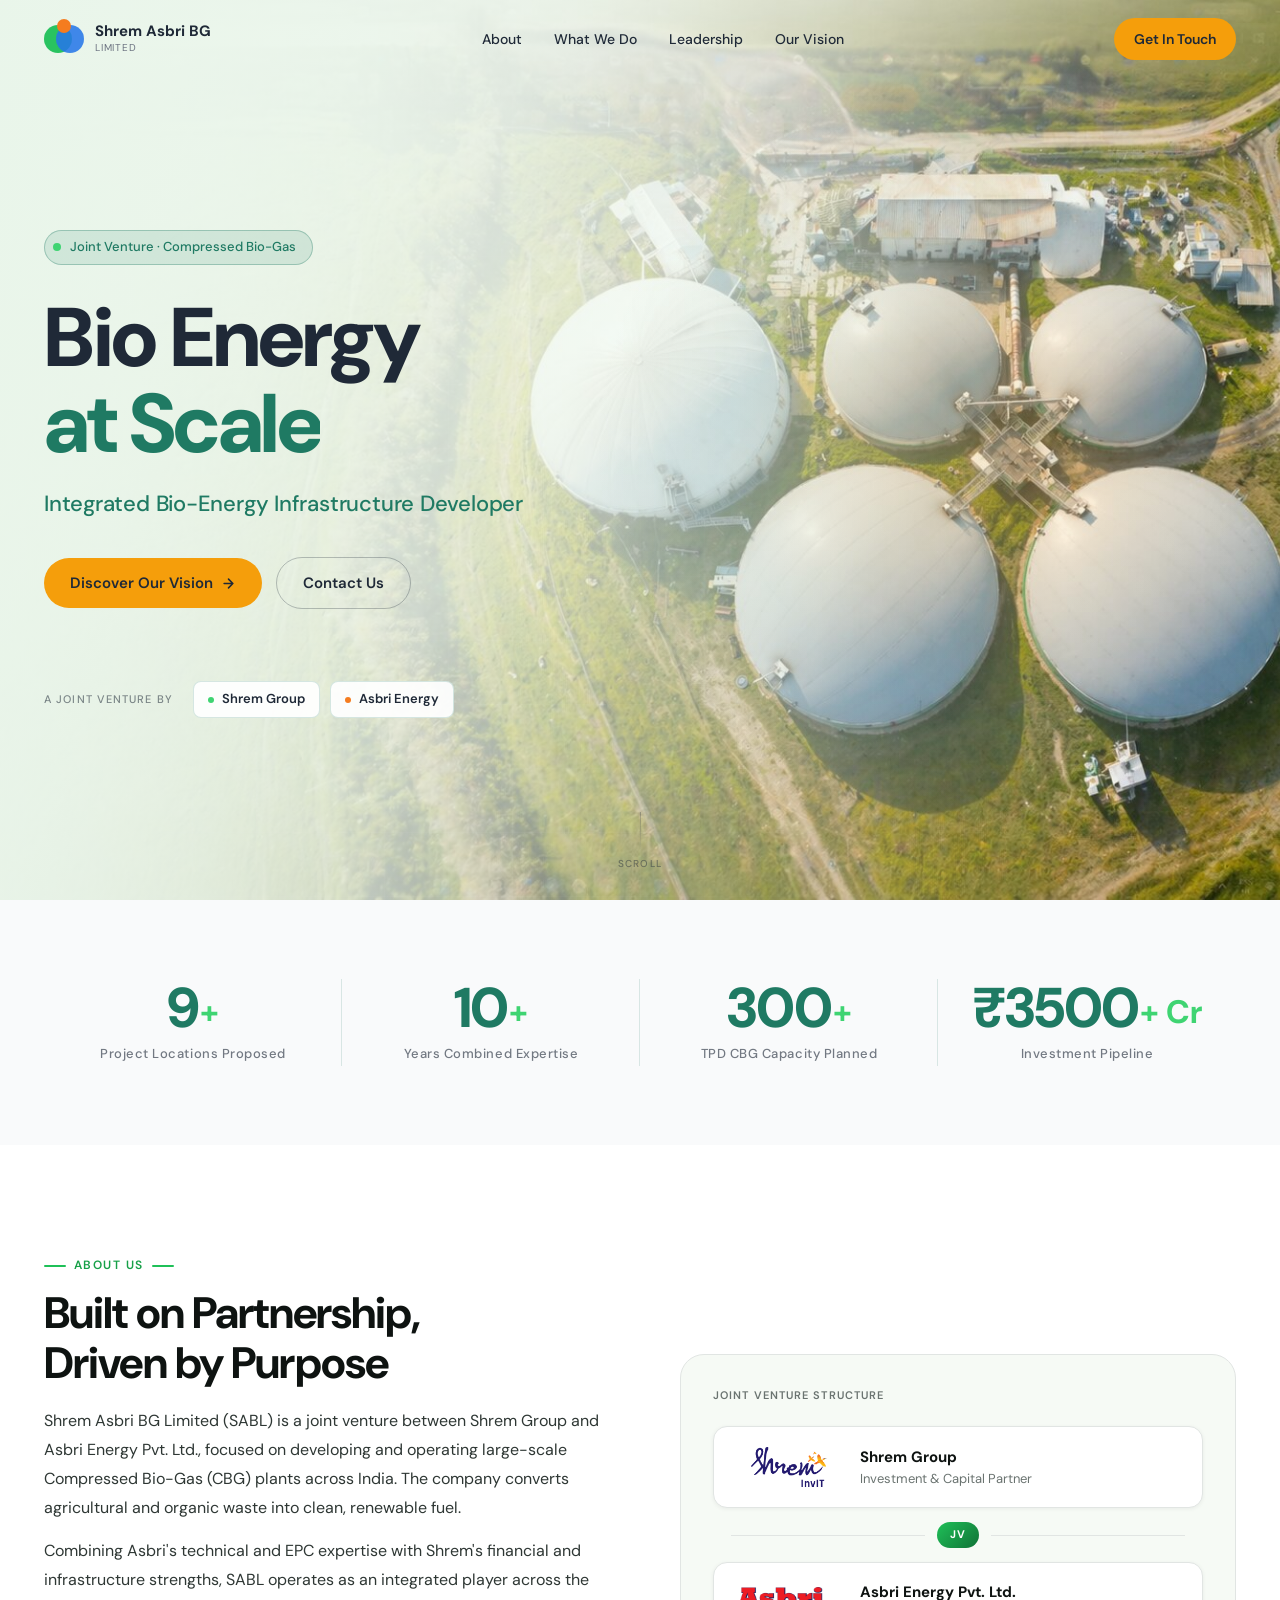
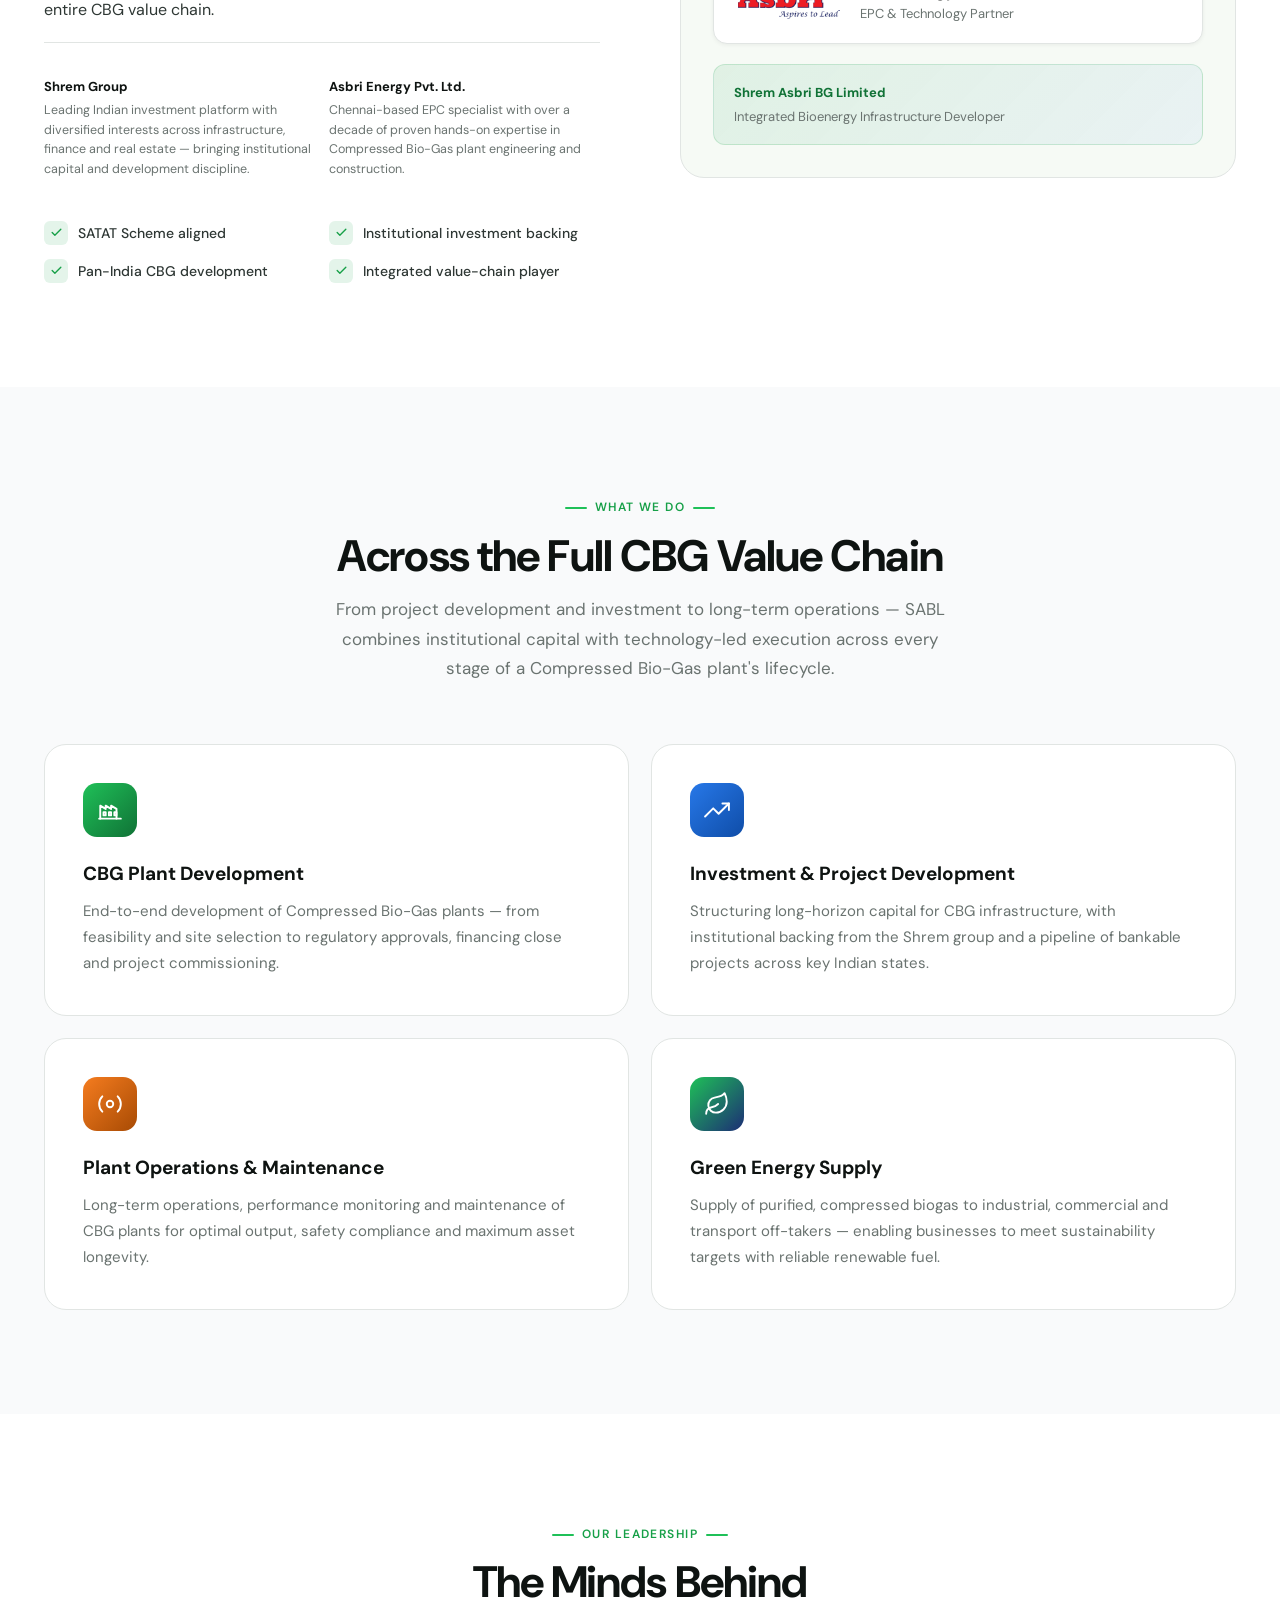
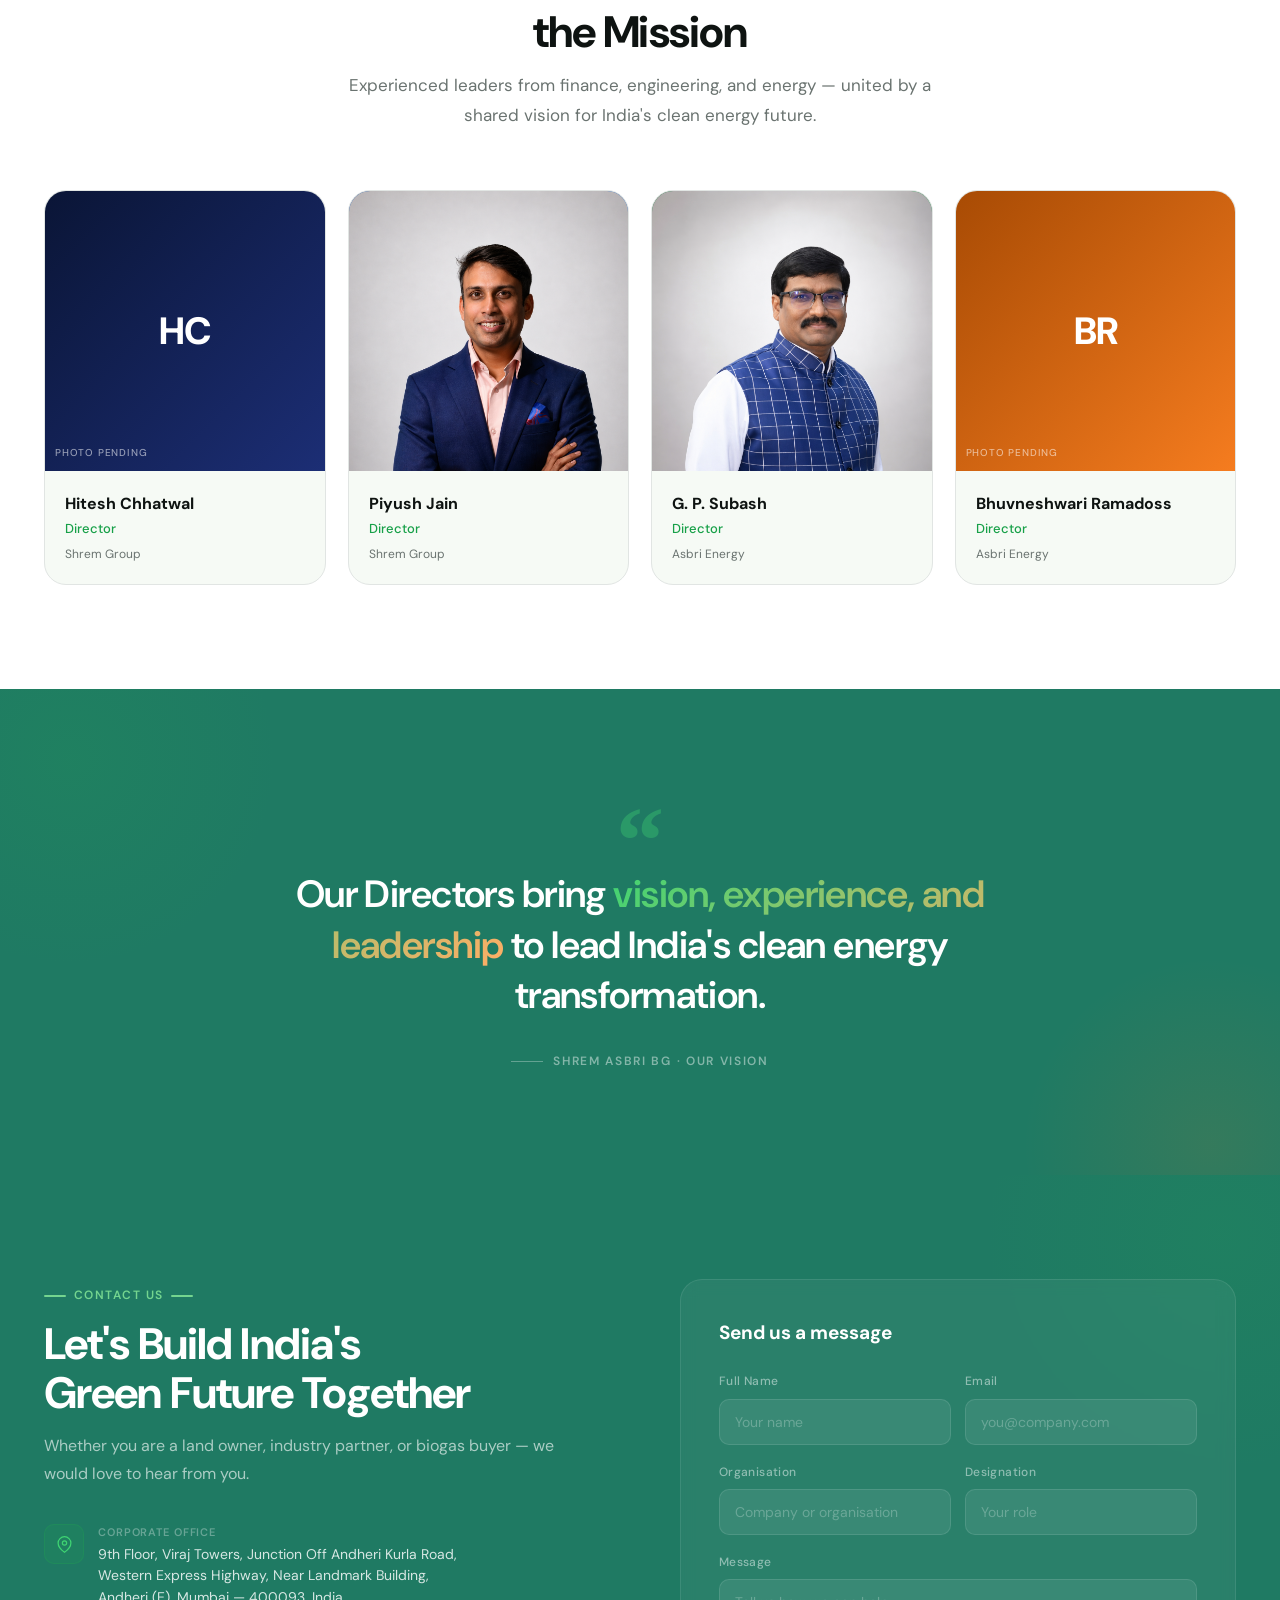
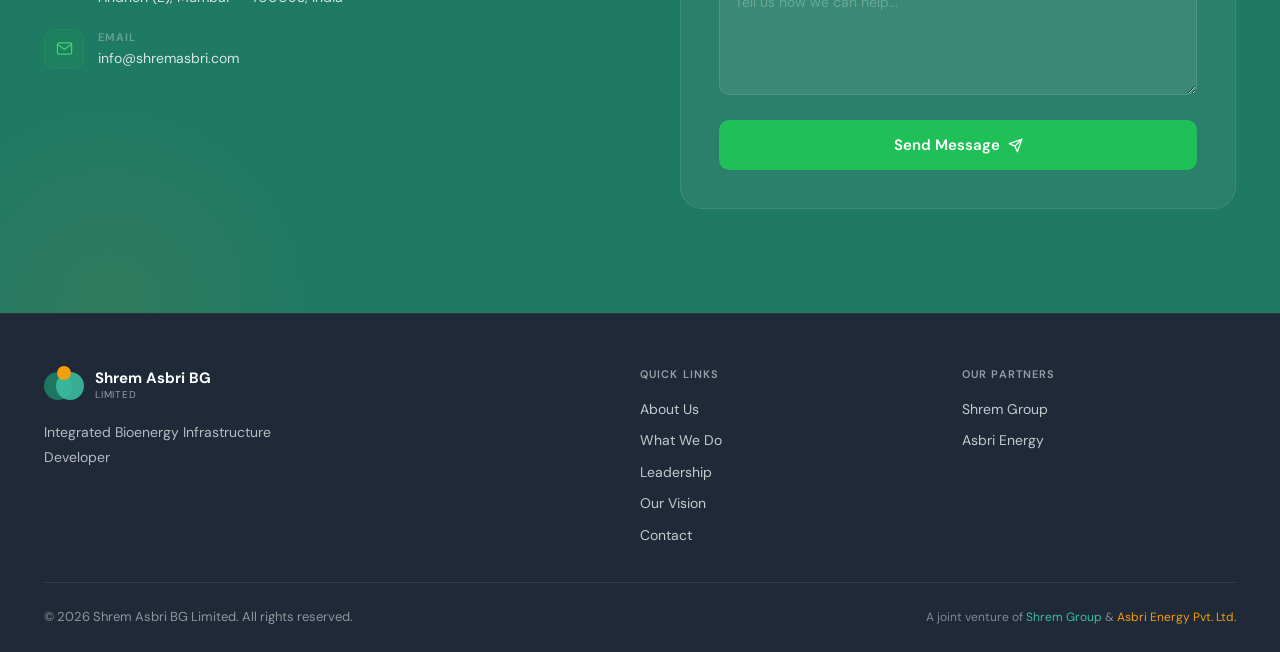
==== index.html @ 92711bdc "Redesign: SABL v2 — Natural Green theme, responsive fixes, director photos - Full site redesign with" ====
<!DOCTYPE html>
<html lang="en">
<head>
<meta charset="UTF-8">
<meta name="viewport" content="width=device-width, initial-scale=1.0">
<meta name="description" content="Shrem Asbri BG Limited — A joint venture developing Compressed Bio-Gas plants across India.">
<title>Shrem Asbri BG Limited | Bio Energy at Scale</title>
<link rel="stylesheet" href="./colors_and_type.css">
<style>
*,*::before,*::after{box-sizing:border-box;margin:0;padding:0}
html{scroll-behavior:smooth}
body{font-family:var(--font-sans);color:var(--fg-2);background:#fff;overflow-x:hidden;line-height:1.6}
a{text-decoration:none;color:inherit}
ul{list-style:none}
.container{width:100%;max-width:var(--container-max);margin:0 auto;padding:0 var(--container-pad)}

.reveal{opacity:0;transform:translateY(28px);transition:opacity .65s var(--ease-out-expo),transform .65s var(--ease-out-expo)}
.reveal.visible{opacity:1;transform:none}
.d1{transition-delay:.1s}.d2{transition-delay:.2s}.d3{transition-delay:.3s}.d4{transition-delay:.4s}

/* ---------- EYEBROW + HEADINGS ---------- */
.eyebrow{display:inline-flex;align-items:center;gap:8px;font-size:12px;font-weight:600;letter-spacing:.12em;text-transform:uppercase;color:var(--green-600);margin-bottom:14px}
.eyebrow::before,.eyebrow::after{content:'';display:block;width:22px;height:2px;background:var(--green-500);border-radius:2px}
.eyebrow.center{justify-content:center}
.eyebrow.light{color:var(--green-300)}
.eyebrow.light::before,.eyebrow.light::after{background:var(--green-300)}
.h2{font-size:clamp(28px,4vw,44px);font-weight:700;line-height:1.12;letter-spacing:-.02em;color:var(--fg-1)}
.h2.white{color:#fff}
.lead{font-size:17px;color:var(--fg-3);line-height:1.75}

/* ---------- BUTTONS ---------- */
.btn{display:inline-flex;align-items:center;gap:8px;padding:13px 26px;border-radius:50px;font-size:15px;font-weight:600;cursor:pointer;border:none;font-family:inherit;transition:all 200ms ease}
.btn-green{background:var(--green-500);color:#fff}
.btn-green:hover{background:var(--th-btn-primary-hover,var(--green-600));transform:translateY(-2px);box-shadow:var(--th-btn-shadow,var(--shadow-action))}
.btn-ghost{background:transparent;color:#fff;border:1.5px solid rgba(255,255,255,.35)}
.btn-ghost:hover{border-color:#fff;background:rgba(255,255,255,.07)}

/* ---------- NAV ---------- */
.nav{position:fixed;top:0;left:0;right:0;z-index:100;padding:18px 0;transition:all 300ms ease}
.nav.scrolled{background:rgba(10,21,54,.96);backdrop-filter:blur(14px);padding:12px 0;box-shadow:var(--shadow-nav)}
.nav-inner{display:flex;align-items:center;justify-content:space-between}
.logo{display:flex;align-items:center;gap:11px}
.logo-mark{width:40px;height:40px;border-radius:10px;flex-shrink:0;position:relative;display:flex;align-items:center;justify-content:center}
.logo-mark .c{position:absolute;border-radius:50%}
.logo-mark .c1{width:28px;height:28px;background:var(--green-500);left:0;top:6px;opacity:.95}
.logo-mark .c2{width:28px;height:28px;background:var(--blue-500);right:0;top:6px;opacity:.88}
.logo-mark .c3{width:14px;height:14px;background:var(--orange-500);left:50%;top:0;transform:translateX(-50%)}
.logo-name{font-size:15px;font-weight:700;color:#fff;line-height:1.2}
.logo-sub{font-size:10px;color:rgba(255,255,255,.5);letter-spacing:.08em;text-transform:uppercase}
.nav-links{display:flex;align-items:center;gap:32px}
.nav-links a{font-size:14px;font-weight:500;color:rgba(255,255,255,.7);transition:color 200ms}
.nav-links a:hover{color:#fff}
.hamburger{display:none;flex-direction:column;gap:5px;cursor:pointer;background:none;border:none;padding:4px}
.hamburger span{display:block;width:24px;height:2px;background:#fff;border-radius:2px}
.mob-nav{display:none;position:fixed;inset:0;background:var(--th-mob-nav-bg);z-index:99;padding:100px 32px 40px;flex-direction:column;gap:4px}
.mob-nav.open{display:flex}
.mob-nav a{font-size:22px;font-weight:600;color:var(--th-mob-nav-link);padding:14px 0;border-bottom:1px solid var(--th-mob-nav-border)}

/* ---------- HERO ---------- */
.hero{min-height:100vh;background:#0a1536;display:flex;align-items:center;position:relative;overflow:hidden}
.hero-bg{position:absolute;inset:0;background-image:url(./assets/hero-cbg-plant.jpg);background-size:cover;background-position:78% center;opacity:1}
.hero-overlay{position:absolute;inset:0;background:linear-gradient(100deg,rgba(6,14,42,.88) 0%,rgba(10,21,54,.80) 22%,rgba(10,21,54,.55) 45%,rgba(10,21,54,.20) 68%,rgba(10,21,54,0) 88%)}
.hero-glow{position:absolute;inset:0;background:radial-gradient(ellipse 38% 50% at 80% 55%,rgba(255,200,120,.18) 0%,rgba(255,170,80,.06) 50%,transparent 80%);opacity:1;pointer-events:none}
.hero-grid{position:absolute;inset:0;background-image:linear-gradient(rgba(255,255,255,.03) 1px,transparent 1px),linear-gradient(90deg,rgba(255,255,255,.03) 1px,transparent 1px);background-size:64px 64px;mask-image:linear-gradient(90deg,#000 0%,#000 40%,transparent 75%);-webkit-mask-image:linear-gradient(90deg,#000 0%,#000 40%,transparent 75%)}
.hero-content{position:relative;z-index:1;padding:148px 0 100px;max-width:780px}
.hero-content::before{content:'';display:none;position:absolute;inset:-28px -24px -24px -20px;background:var(--th-hero-content-scrim);border-radius:20px;z-index:-1;backdrop-filter:blur(6px);-webkit-backdrop-filter:blur(6px)}
.hero-badge{display:inline-flex;align-items:center;gap:9px;background:rgba(35,168,80,.15);border:1px solid rgba(35,168,80,.32);border-radius:50px;padding:6px 16px 6px 8px;margin-bottom:30px}
.hero-badge-dot{width:8px;height:8px;background:var(--green-400);border-radius:50%;animation:pulse 2s ease-in-out infinite}
@keyframes pulse{0%,100%{opacity:1;transform:scale(1)}50%{opacity:.55;transform:scale(.8)}}
.hero-badge-text{font-size:13px;font-weight:500;color:var(--green-300)}
.hero-title{font-size:clamp(44px,6.5vw,84px);font-weight:800;line-height:1.04;letter-spacing:-.03em;color:#fff;margin-bottom:18px}
.hero-title .accent{background:linear-gradient(135deg,var(--green-400),var(--green-300));-webkit-background-clip:text;-webkit-text-fill-color:transparent;background-clip:text}
.hero-subtagline{font-size:clamp(18px,2.3vw,22px);color:var(--orange-300);font-weight:500;letter-spacing:-.01em;margin-bottom:36px}
.hero-actions{display:flex;align-items:center;gap:14px;flex-wrap:wrap;margin-bottom:72px}
.hero-partners{display:flex;align-items:center;gap:20px;flex-wrap:wrap}
.hp-chips-row{display:flex;align-items:center;gap:10px;flex-wrap:wrap}
.hp-label{font-size:11px;font-weight:500;color:rgba(255,255,255,.35);letter-spacing:.1em;text-transform:uppercase}
.hp-chip{display:flex;align-items:center;gap:8px;background:rgba(255,255,255,.05);border:1px solid rgba(255,255,255,.1);border-radius:8px;padding:7px 14px}
.hp-chip-dot{width:6px;height:6px;border-radius:50%}
.hp-chips-row .hp-chip:nth-child(1) .hp-chip-dot{background:var(--green-400)}
.hp-chips-row .hp-chip:nth-child(2) .hp-chip-dot{background:var(--orange-500)}
.hp-chip span{font-size:13px;font-weight:600;color:rgba(255,255,255,.78)}
.scroll-hint{position:absolute;bottom:28px;left:50%;transform:translateX(-50%);display:flex;flex-direction:column;align-items:center;gap:6px;color:rgba(255,255,255,.3);font-size:10px;letter-spacing:.12em;text-transform:uppercase;font-weight:500}
.scroll-line{width:1px;height:38px;background:linear-gradient(to bottom,rgba(255,255,255,.3),transparent);animation:sline 1.6s ease-in-out infinite}
@keyframes sline{0%{transform:scaleY(0);transform-origin:top}49%{transform:scaleY(1);transform-origin:top}50%{transform:scaleY(1);transform-origin:bottom}100%{transform:scaleY(0);transform-origin:bottom}}

/* ---------- STATS ---------- */
.stats{background:var(--navy-950);padding:60px 0}
.stats-grid{display:grid;grid-template-columns:repeat(4,1fr)}
.stat{padding:20px 28px;text-align:center;position:relative}
.stat:not(:last-child)::after{content:'';position:absolute;right:0;top:15%;height:70%;width:1px;background:rgba(255,255,255,.07)}
.stat-num{font-size:clamp(38px,4.5vw,56px);font-weight:800;color:#fff;line-height:1;letter-spacing:-.03em;margin-bottom:8px;white-space:nowrap}
.stat-num .sfx{color:var(--green-400);font-size:.58em;font-weight:700;letter-spacing:0;margin-left:2px;vertical-align:.12em}
.stat-lbl{font-size:13px;font-weight:500;color:rgba(255,255,255,.45);letter-spacing:.04em;white-space:nowrap}

/* ---------- ABOUT ---------- */
.about{padding:104px 0;background:#fff}
.about-grid{display:grid;grid-template-columns:1fr 1fr;gap:80px;align-items:center}
.about-text{font-size:16px;color:var(--fg-2);line-height:1.82;margin-bottom:14px}
.partners-intro{display:grid;grid-template-columns:1fr 1fr;gap:14px;margin-top:18px;padding-top:20px;border-top:1px solid var(--gray-200)}
.partner-mini{padding:14px 0}
.partner-mini-name{font-size:13px;font-weight:700;color:var(--fg-1);margin-bottom:4px}
.partner-mini-desc{font-size:12.5px;color:var(--fg-3);line-height:1.55}
.checks{display:grid;grid-template-columns:1fr 1fr;gap:14px;margin-top:28px}
.check{display:flex;align-items:center;gap:10px;font-size:14px;font-weight:500;color:var(--fg-2)}
.check-icon{width:24px;height:24px;flex-shrink:0;border-radius:6px;background:rgba(35,168,80,.12);display:flex;align-items:center;justify-content:center}
.check-icon svg{width:13px;height:13px;stroke:var(--green-600);fill:none;stroke-width:2.5;stroke-linecap:round;stroke-linejoin:round}
.jv-card{background:var(--off-white);border-radius:24px;padding:32px;border:1px solid var(--gray-200)}
.jv-card-title{font-size:11px;font-weight:600;letter-spacing:.1em;text-transform:uppercase;color:var(--fg-3);margin-bottom:22px}
.jv-company{display:flex;align-items:center;gap:16px;background:#fff;border-radius:14px;padding:16px 20px;border:1px solid var(--gray-200);box-shadow:var(--shadow-e1);transition:all 200ms ease;cursor:pointer}
.jv-company:hover{border-color:var(--green-300);box-shadow:var(--shadow-e2);transform:translateY(-2px)}
.jv-logo-wrap{width:110px;height:48px;flex-shrink:0;display:flex;align-items:center;justify-content:center;background:#fff;border-radius:8px;padding:4px}
.jv-logo-wrap img{max-width:100%;max-height:100%;width:auto;height:auto;object-fit:contain;display:block}
.jv-cname{font-size:15px;font-weight:700;color:var(--fg-1)}
.jv-crole{font-size:13px;color:var(--fg-3)}
.jv-divider{display:flex;align-items:center;gap:12px;padding:4px 18px;margin:10px 0}
.jv-line{flex:1;height:1px;background:var(--gray-200)}
.jv-badge{background:linear-gradient(135deg,var(--green-500),var(--green-700));color:#fff;font-size:11px;font-weight:700;padding:4px 13px;border-radius:50px;letter-spacing:.05em}
.jv-result{margin-top:20px;padding:18px 20px;background:linear-gradient(135deg,rgba(35,168,80,.1),rgba(39,120,232,.06));border-radius:12px;border:1px solid rgba(35,168,80,.18)}
.jv-result-name{font-size:13px;font-weight:700;color:var(--green-700);margin-bottom:3px}
.jv-result-desc{font-size:13px;color:var(--fg-3);line-height:1.5}

/* ---------- SERVICES ---------- */
.services{padding:104px 0;background:var(--off-white)}
.section-header{text-align:center;margin-bottom:60px}
.section-header .lead{max-width:620px;margin:14px auto 0}
.srv-grid{display:grid;grid-template-columns:repeat(2,1fr);gap:22px}
.srv-card{background:#fff;border-radius:22px;padding:38px;border:1px solid var(--gray-200);transition:all 240ms ease;cursor:default}
.srv-card:hover{transform:translateY(-5px);box-shadow:var(--shadow-e3);border-color:transparent}
.srv-icon{width:54px;height:54px;border-radius:14px;margin-bottom:22px;background:linear-gradient(135deg,var(--green-500),var(--green-700));display:flex;align-items:center;justify-content:center}
.srv-card:nth-child(2) .srv-icon{background:linear-gradient(135deg,var(--blue-500),var(--blue-700))}
.srv-card:nth-child(3) .srv-icon{background:linear-gradient(135deg,var(--orange-500),var(--orange-700))}
.srv-card:nth-child(4) .srv-icon{background:linear-gradient(135deg,var(--green-500),var(--navy-700))}
.srv-icon svg{width:26px;height:26px;stroke:#fff;fill:none;stroke-width:1.75;stroke-linecap:round;stroke-linejoin:round}
.srv-name{font-size:19px;font-weight:700;color:var(--fg-1);margin-bottom:10px}
.srv-desc{font-size:15px;color:var(--fg-3);line-height:1.72}
.srv-link{display:inline-flex;align-items:center;gap:6px;margin-top:18px;font-size:13px;font-weight:600;color:var(--green-500);transition:gap 200ms}
.srv-link:hover{gap:10px}
.srv-card:nth-child(2) .srv-link{color:var(--blue-500)}
.srv-card:nth-child(3) .srv-link{color:var(--orange-500)}
.srv-link svg{width:13px;height:13px;stroke:currentColor;fill:none;stroke-width:2.5;stroke-linecap:round;stroke-linejoin:round}

/* ---------- TEAM ---------- */
.team{padding:104px 0;background:#fff}
.team-grid{display:grid;grid-template-columns:repeat(4,1fr);gap:22px}
.team-card{background:var(--off-white);border-radius:22px;overflow:hidden;border:1px solid var(--gray-200);transition:all 240ms ease}
.team-card:hover{transform:translateY(-5px);box-shadow:var(--shadow-e3)}
.team-photo{aspect-ratio:1;display:flex;align-items:center;justify-content:center;font-size:38px;font-weight:800;color:#fff;letter-spacing:-1px;position:relative}
.team-photo::after{content:'Photo pending';position:absolute;bottom:10px;left:10px;right:10px;font-size:10px;font-weight:500;letter-spacing:.08em;text-transform:uppercase;opacity:.55;text-align:left}
.team-photo--img::after{display:none}
.team-photo--img img{width:100%;height:100%;object-fit:cover;object-position:top center;display:block}
.team-card:nth-child(1) .team-photo{background:linear-gradient(135deg,var(--navy-900),var(--navy-700))}
.team-card:nth-child(2) .team-photo{background:linear-gradient(135deg,var(--blue-700),var(--blue-500))}
.team-card:nth-child(3) .team-photo{background:linear-gradient(135deg,var(--green-700),var(--green-500))}
.team-card:nth-child(4) .team-photo{background:linear-gradient(135deg,var(--orange-700),var(--orange-500))}
.team-info{padding:20px}
.team-name{font-size:16px;font-weight:700;color:var(--fg-1);margin-bottom:3px}
.team-role{font-size:13px;color:var(--green-600);font-weight:500;margin-bottom:5px}
.team-co{font-size:12px;color:var(--fg-3)}

/* ---------- VISION ---------- */
.lead-quote{padding:104px 0;background:var(--navy-900);position:relative;overflow:hidden}
.lead-quote::before{content:'';position:absolute;top:-140px;left:-140px;width:420px;height:420px;border-radius:50%;background:radial-gradient(circle,rgba(35,168,80,.14) 0%,transparent 70%)}
.lead-quote::after{content:'';position:absolute;bottom:-160px;right:-120px;width:380px;height:380px;border-radius:50%;background:radial-gradient(circle,rgba(245,124,31,.10) 0%,transparent 70%)}
.lq-inner{position:relative;z-index:1;max-width:860px;margin:0 auto;text-align:center;padding:0 20px}
.lq-mark{font-family:Georgia,serif;font-size:96px;line-height:1;color:var(--green-400);opacity:.35;margin-bottom:-20px;font-weight:700}
.lq-text{font-size:clamp(24px,3.2vw,38px);font-weight:600;line-height:1.32;letter-spacing:-.015em;color:#fff;margin-bottom:24px}
.lq-text .hl{background:linear-gradient(135deg,var(--green-400),var(--orange-300));-webkit-background-clip:text;-webkit-text-fill-color:transparent;background-clip:text}
.lq-attr{display:inline-flex;align-items:center;gap:10px;font-size:12px;font-weight:600;letter-spacing:.14em;text-transform:uppercase;color:rgba(255,255,255,.45)}
.lq-attr::before{content:'';display:block;width:32px;height:1px;background:rgba(255,255,255,.3)}

/* ---------- CONTACT ---------- */
.contact{padding:104px 0;background:var(--navy-900);position:relative;overflow:hidden}
.contact::before{content:'';position:absolute;top:-180px;right:-180px;width:480px;height:480px;border-radius:50%;background:radial-gradient(circle,rgba(35,168,80,.12) 0%,transparent 70%)}
.contact::after{content:'';position:absolute;bottom:-200px;left:-100px;width:420px;height:420px;border-radius:50%;background:radial-gradient(circle,rgba(245,124,31,.08) 0%,transparent 70%)}
.contact-grid{display:grid;grid-template-columns:1fr 1fr;gap:80px;position:relative;z-index:1}
.contact-desc{font-size:16px;color:rgba(255,255,255,.62);line-height:1.75;margin:14px 0 36px}
.cdetails{display:flex;flex-direction:column;gap:20px}
.cdetail{display:flex;align-items:flex-start;gap:14px}
.cdetail-icon{width:40px;height:40px;flex-shrink:0;background:rgba(35,168,80,.14);border:1px solid rgba(35,168,80,.25);border-radius:10px;display:flex;align-items:center;justify-content:center}
.cdetail-icon svg{width:17px;height:17px;stroke:var(--green-400);fill:none;stroke-width:1.75;stroke-linecap:round;stroke-linejoin:round}
.cdetail-lbl{font-size:11px;font-weight:600;letter-spacing:.08em;text-transform:uppercase;color:rgba(255,255,255,.32);margin-bottom:2px}
.cdetail-val{font-size:14px;color:rgba(255,255,255,.82);line-height:1.55}
.contact-form{background:rgba(255,255,255,.05);border:1px solid rgba(255,255,255,.09);border-radius:22px;padding:38px;backdrop-filter:blur(8px)}
.form-title{font-size:19px;font-weight:700;color:#fff;margin-bottom:24px}
.fg{margin-bottom:18px}
.fg label{display:block;font-size:12px;font-weight:500;color:rgba(255,255,255,.48);margin-bottom:7px;letter-spacing:.03em}
.fi,.ft{width:100%;background:rgba(255,255,255,.07);border:1px solid rgba(255,255,255,.11);border-radius:10px;padding:13px 15px;font-size:14px;color:#fff;font-family:inherit;outline:none;transition:border-color 200ms}
.fi::placeholder,.ft::placeholder{color:rgba(255,255,255,.25)}
.fi:focus,.ft:focus{border-color:var(--green-400);background:rgba(255,255,255,.09)}
.ft{resize:vertical;min-height:116px}
.form-row{display:grid;grid-template-columns:1fr 1fr;gap:14px}
.btn-send{width:100%;background:var(--green-500);color:#fff;border:none;padding:15px;border-radius:10px;font-size:15px;font-weight:600;cursor:pointer;font-family:inherit;transition:all 200ms;display:flex;align-items:center;justify-content:center;gap:8px}
.btn-send:hover{background:var(--green-600);transform:translateY(-2px);box-shadow:var(--shadow-action)}
.btn-send svg{width:15px;height:15px;stroke:#fff;fill:none;stroke-width:2;stroke-linecap:round;stroke-linejoin:round}

/* ---------- FOOTER ---------- */
.footer{background:var(--navy-950);padding:52px 0 24px;border-top:1px solid rgba(255,255,255,.05)}
.footer-top{display:grid;grid-template-columns:2fr 1fr 1fr;gap:48px;padding-bottom:36px;border-bottom:1px solid rgba(255,255,255,.05);margin-bottom:24px}
.footer-desc{font-size:14px;color:rgba(255,255,255,.42);line-height:1.75;max-width:280px;margin-top:14px}
.fcol-title{font-size:11px;font-weight:600;letter-spacing:.1em;text-transform:uppercase;color:rgba(255,255,255,.38);margin-bottom:14px}
.flinks{display:flex;flex-direction:column;gap:9px}
.flinks a{font-size:14px;color:rgba(255,255,255,.55);transition:color 200ms}
.flinks a:hover{color:#fff}
.footer-bottom{display:flex;align-items:center;justify-content:space-between;flex-wrap:wrap;gap:8px}
.footer-copy{font-size:13px;color:rgba(255,255,255,.32)}
.footer-jv{font-size:12px;color:rgba(255,255,255,.28)}
.footer-jv span{color:var(--green-400)}
.footer-jv span.o{color:var(--orange-400,#FFB067)}

/* ---------- RESPONSIVE ---------- */
@media(max-width:1024px){.team-grid{grid-template-columns:repeat(2,1fr)}.about-grid{gap:48px}}
@media(max-width:768px){
  .nav-links,.nav-links+.btn{display:none}
  .hamburger{display:flex}
  .about-grid,.contact-grid,.footer-top{grid-template-columns:1fr;gap:40px}
  .srv-grid{grid-template-columns:1fr}
  .stats-grid{grid-template-columns:repeat(2,1fr)}
  .stat{padding:20px 16px}
  .stat-num{font-size:clamp(28px,7vw,40px);white-space:normal}
  .stat-num .sfx{font-size:.6em}
  .stat-lbl{font-size:12px;white-space:normal;line-height:1.35}
  .stat:nth-child(2)::after,.stat:nth-child(4)::after{display:none}
  .stat:nth-child(1),.stat:nth-child(2){border-bottom:1px solid rgba(255,255,255,.07)}
  .form-row{grid-template-columns:1fr}
  .hero-content::before{display:block}
  .jv-company{flex-direction:column;align-items:center;text-align:center;padding:20px 16px;gap:12px}
  .jv-logo-wrap{width:120px;height:52px}
  .jv-cname{font-size:14px}
  .jv-crole{font-size:12px}
  .checks,.partners-intro{grid-template-columns:1fr}
}
@media(max-width:480px){
  .team-grid{grid-template-columns:repeat(2,1fr)}
  .hero-actions{flex-direction:column;align-items:stretch}
  .hero-actions .btn{justify-content:center}
  .hero-partners{flex-direction:column;align-items:flex-start;gap:12px}
  .hero-partners .hp-chips-row{display:flex;gap:10px;flex-wrap:wrap}
}

/* ---------- TWEAKS PANEL ---------- */
#tweaks-panel{position:fixed;bottom:20px;right:20px;z-index:9999;width:320px;background:#fff;border:1px solid #E1E5E3;border-radius:14px;box-shadow:0 16px 48px rgba(0,0,0,.14);padding:16px 18px;font-family:var(--font-sans);display:none}
#tweaks-panel.open{display:block}
#tweaks-panel .tp-title{font-size:11px;font-weight:700;letter-spacing:.14em;text-transform:uppercase;color:#0E1311;margin-bottom:12px;display:flex;align-items:center;justify-content:space-between}
#tweaks-panel .tp-dot{width:7px;height:7px;border-radius:50%;background:#1FC058}
#tweaks-panel label{display:block;font-size:11px;font-weight:600;color:#4A5450;letter-spacing:.04em;margin:10px 0 6px;text-transform:uppercase}
#tweaks-panel textarea{width:100%;min-height:76px;border:1px solid #E1E5E3;border-radius:8px;padding:9px 11px;font-family:inherit;font-size:13px;line-height:1.5;color:#0E1311;resize:vertical;outline:none}
#tweaks-panel textarea:focus{border-color:#1FC058}
#tweaks-panel .tp-hint{font-size:11px;color:#6A7370;margin-top:4px;line-height:1.4}
#tweaks-panel .tp-hint code{background:#F3F5F4;padding:1px 5px;border-radius:4px;font-size:10.5px}
#tweaks-panel .tp-row{display:flex;align-items:center;justify-content:space-between;padding:9px 0;border-top:1px solid #F3F5F4}
#tweaks-panel .tp-row .tp-lbl{font-size:12.5px;font-weight:500;color:#0E1311}
#tweaks-panel .tp-switch{width:36px;height:20px;border-radius:10px;background:#CBD1CE;position:relative;cursor:pointer;transition:background 180ms;border:none;padding:0;flex-shrink:0}
#tweaks-panel .tp-switch.on{background:#1FC058}
#tweaks-panel .tp-switch::after{content:'';position:absolute;top:2px;left:2px;width:16px;height:16px;border-radius:50%;background:#fff;transition:transform 180ms;box-shadow:0 1px 3px rgba(0,0,0,.2)}
#tweaks-panel .tp-switch.on::after{transform:translateX(16px)}
#tweaks-panel .tp-themes{display:grid;grid-template-columns:1fr 1fr;gap:6px;margin-bottom:4px}
#tweaks-panel .tp-theme{display:flex;flex-direction:column;align-items:center;gap:6px;padding:8px 4px;background:#fff;border:1.5px solid #E1E5E3;border-radius:8px;cursor:pointer;font-family:inherit;font-size:11px;font-weight:600;color:#2E3734;transition:all 180ms}
#tweaks-panel .tp-theme:hover{border-color:#CBD1CE}
#tweaks-panel .tp-theme.active{border-color:#1FC058;background:#F6FAF5}
#tweaks-panel .tp-sw{width:100%;height:24px;border-radius:5px;display:block}
</style>

<style id="theme-bridge">
:root{
  --th-nav-bg:rgba(10,21,54,.96); --th-nav-link:rgba(255,255,255,.75); --th-nav-link-h:#fff;
  --th-logo-name:#fff; --th-logo-sub:rgba(255,255,255,.5);
  --th-hero-base:#0a1536;
  --th-hero-overlay:linear-gradient(100deg,rgba(6,14,42,.88) 0%,rgba(10,21,54,.80) 22%,rgba(10,21,54,.55) 45%,rgba(10,21,54,.20) 68%,rgba(10,21,54,0) 88%);
  --th-hero-glow:radial-gradient(ellipse 38% 50% at 80% 55%,rgba(255,200,120,.18) 0%,rgba(255,170,80,.06) 50%,transparent 80%);
  --th-hero-title:#fff; --th-hero-accent:linear-gradient(135deg,#3FD472,#FFAE66);
  --th-hero-subtag:#FFAE66;
  --th-badge-bg:rgba(35,168,80,.15); --th-badge-bd:rgba(35,168,80,.32); --th-badge-txt:#74D58F;
  --th-hero-chip-bg:rgba(255,255,255,.05); --th-hero-chip-bd:rgba(255,255,255,.1); --th-hero-chip-tx:rgba(255,255,255,.78);
  --th-hero-hp-lbl:rgba(255,255,255,.35);
  --th-ghost-color:#fff; --th-ghost-border:rgba(255,255,255,.35); --th-ghost-hover-bg:rgba(255,255,255,.07); --th-ghost-hover-border:#fff;
  --th-stats-bg:#040A20; --th-stats-num:#fff; --th-stats-lbl:rgba(255,255,255,.45); --th-stats-sep:rgba(255,255,255,.07);
  --th-sec-alt:#F6FAF5; --th-vision-bg:#0A1536; --th-vision-txt:#fff; --th-contact-bg:#0A1536;
  --th-btn-primary-bg:#1FC058; --th-btn-primary-tx:#fff; --th-btn-shadow:0 8px 24px rgba(31,192,88,.35);
  --th-mob-nav-bg:#122052; --th-mob-nav-link:#fff; --th-mob-nav-border:rgba(255,255,255,.07);
  --th-hero-content-scrim:transparent;
  --th-footer-bg:#040A20; --th-footer-border:rgba(255,255,255,.06);
  --th-footer-desc:rgba(255,255,255,.55); --th-footer-title:rgba(255,255,255,.45);
  --th-footer-link:rgba(255,255,255,.65); --th-footer-link-h:#fff;
  --th-footer-copy:rgba(255,255,255,.4); --th-footer-jv:rgba(255,255,255,.35);
  --th-footer-logo-name:#fff; --th-footer-logo-sub:rgba(255,255,255,.5);
}
.nav.scrolled{background:var(--th-nav-bg) !important}
.nav-links a{color:var(--th-nav-link) !important}
.nav-links a:hover{color:var(--th-nav-link-h) !important}
.logo-name{color:var(--th-logo-name) !important}
.logo-sub{color:var(--th-logo-sub) !important}
.hero{background:var(--th-hero-base) !important}
.hero-overlay{background:var(--th-hero-overlay) !important}
.hero-glow{background:var(--th-hero-glow) !important}
.hero-title{color:var(--th-hero-title) !important}
.hero-title .accent{background-image:var(--th-hero-accent) !important;background-clip:text !important;-webkit-background-clip:text !important;-webkit-text-fill-color:transparent !important;color:transparent !important;display:inline}
.hero-subtagline{color:var(--th-hero-subtag) !important}
.hero-badge{background:var(--th-badge-bg) !important;border-color:var(--th-badge-bd) !important}
.hero-badge-text{color:var(--th-badge-txt) !important}
.hp-chip{background:var(--th-hero-chip-bg) !important;border-color:var(--th-hero-chip-bd) !important}
.hp-chip span{color:var(--th-hero-chip-tx) !important}
.hp-label{color:var(--th-hero-hp-lbl) !important}
.btn-ghost{color:var(--th-ghost-color) !important;border-color:var(--th-ghost-border) !important}
.btn-ghost:hover{background:var(--th-ghost-hover-bg) !important;border-color:var(--th-ghost-hover-border) !important}
.btn-green{background:var(--th-btn-primary-bg) !important;color:var(--th-btn-primary-tx) !important}
.btn-green:hover{box-shadow:var(--th-btn-shadow) !important}
.stats{background:var(--th-stats-bg) !important}
.stat-num{color:var(--th-stats-num) !important}
.stat-lbl{color:var(--th-stats-lbl) !important}
.stat:not(:last-child)::after{background:var(--th-stats-sep) !important}
.services{background:var(--th-sec-alt) !important}
.lead-quote{background:var(--th-vision-bg) !important}
.lq-text{color:var(--th-vision-txt) !important}
.contact{background:var(--th-contact-bg) !important}
.footer{background:var(--th-footer-bg) !important}
.footer-top{border-bottom-color:var(--th-footer-border) !important}
.footer-desc{color:var(--th-footer-desc) !important}
.fcol-title{color:var(--th-footer-title) !important}
.flinks a{color:var(--th-footer-link) !important}
.flinks a:hover{color:var(--th-footer-link-h) !important}
.footer-copy{color:var(--th-footer-copy) !important}
.footer-jv{color:var(--th-footer-jv) !important}
.footer .logo-name{color:var(--th-footer-logo-name) !important}
.footer .logo-sub{color:var(--th-footer-logo-sub) !important}
/* Natural — footer logo mark & JV line accents */
body[data-theme="natural"] .footer-jv span{color:#3CBFA0 !important}
body[data-theme="natural"] .footer-jv span.o{color:#F59E0B !important}
body[data-theme="natural"] .footer .logo-mark .c1{background:#1F7A63 !important}
body[data-theme="natural"] .footer .logo-mark .c2{background:#3CBFA0 !important}
body[data-theme="natural"] .footer .logo-mark .c3{background:#F59E0B !important}
/* Cream */
body[data-theme="cream"] .footer-jv span{color:#FFAE66 !important}
body[data-theme="cream"] .footer-jv span.o{color:#F57C1F !important}
/* Saffron */
body[data-theme="saffron"] .footer-jv span{color:#2FA05A !important}
body[data-theme="saffron"] .footer-jv span.o{color:#F57C1F !important}
/* Light-hero scroll hints */
body[data-theme="natural"] .scroll-hint{color:rgba(31,41,55,.45) !important}
body[data-theme="natural"] .scroll-line{background:linear-gradient(to bottom,rgba(31,41,55,.3),transparent) !important}
body[data-theme="cream"] .scroll-hint,body[data-theme="saffron"] .scroll-hint{color:rgba(74,55,32,.5) !important}
body[data-theme="cream"] .scroll-line,body[data-theme="saffron"] .scroll-line{background:linear-gradient(to bottom,rgba(74,55,32,.3),transparent) !important}
body[data-theme="cream"] .hero-grid,body[data-theme="saffron"] .hero-grid{opacity:.3}
/* Light-hero hamburger */
body[data-theme="natural"] .hamburger span{background:#1F2937 !important}
body[data-theme="cream"] .hamburger span{background:#251200 !important}
body[data-theme="saffron"] .hamburger span{background:#0E1311 !important}
</style>
</head>
<body>

<!-- NAV -->
<nav class="nav" id="nav">
  <div class="container">
    <div class="nav-inner">
      <a href="#" class="logo">
        <div class="logo-mark" aria-hidden="true">
          <span class="c c1"></span><span class="c c2"></span><span class="c c3"></span>
        </div>
        <div>
          <div class="logo-name">Shrem Asbri BG</div>
          <div class="logo-sub">Limited</div>
        </div>
      </a>
      <ul class="nav-links">
        <li><a href="#about">About</a></li>
        <li><a href="#services">What We Do</a></li>
        <li><a href="#team">Leadership</a></li>
        <li><a href="#vision">Our Vision</a></li>
      </ul>
      <a href="#contact" class="btn btn-green" style="padding:10px 20px;font-size:14px;">Get In Touch</a>
      <button class="hamburger" id="hbg" aria-label="Open menu">
        <span></span><span></span><span></span>
      </button>
    </div>
  </div>
</nav>
<div class="mob-nav" id="mob-nav" role="navigation">
  <a href="#about" onclick="closeMob()">About</a>
  <a href="#services" onclick="closeMob()">What We Do</a>
  <a href="#team" onclick="closeMob()">Leadership</a>
  <a href="#vision" onclick="closeMob()">Our Vision</a>
</div>

<!-- HERO -->
<section class="hero" aria-label="Hero">
  <div class="hero-bg" aria-hidden="true"></div>
  <div class="hero-overlay" aria-hidden="true"></div>
  <div class="hero-grid" aria-hidden="true"></div>
  <div class="hero-glow" aria-hidden="true"></div>
  <div class="container">
    <div class="hero-content">
      <div class="hero-badge reveal">
        <div class="hero-badge-dot" aria-hidden="true"></div>
        <span class="hero-badge-text">Joint Venture &middot; Compressed Bio-Gas</span>
      </div>
      <h1 class="hero-title reveal d1">
        Bio Energy<br>
        <span class="accent">at Scale</span>
      </h1>
      <p class="hero-subtagline reveal d2">Integrated Bio-Energy Infrastructure Developer</p>
      <div class="hero-actions reveal d3">
        <a href="#about" class="btn btn-green">
          Discover Our Vision
          <svg width="15" height="15" viewBox="0 0 24 24" fill="none" stroke="currentColor" stroke-width="2.5" stroke-linecap="round" stroke-linejoin="round"><path d="M5 12h14M12 5l7 7-7 7"/></svg>
        </a>
        <a href="#contact" class="btn btn-ghost">Contact Us</a>
      </div>
      <div class="hero-partners reveal d4">
        <span class="hp-label">A joint venture by</span>
        <div class="hp-chips-row">
          <div class="hp-chip"><div class="hp-chip-dot"></div><span>Shrem Group</span></div>
          <div class="hp-chip"><div class="hp-chip-dot"></div><span>Asbri Energy</span></div>
        </div>
      </div>
    </div>
  </div>
  <div class="scroll-hint" aria-hidden="true">
    <div class="scroll-line"></div>
    <span>Scroll</span>
  </div>
</section>

<!-- STATS -->
<section class="stats" aria-label="Key figures">
  <div class="container">
    <div class="stats-grid">
      <div class="stat reveal"><div class="stat-num">9<span class="sfx">+</span></div><div class="stat-lbl">Project Locations Proposed</div></div>
      <div class="stat reveal d1"><div class="stat-num">10<span class="sfx">+</span></div><div class="stat-lbl">Years Combined Expertise</div></div>
      <div class="stat reveal d2"><div class="stat-num">300<span class="sfx">+</span></div><div class="stat-lbl">TPD CBG Capacity Planned</div></div>
      <div class="stat reveal d3"><div class="stat-num">&#x20B9;3500<span class="sfx">+ Cr</span></div><div class="stat-lbl">Investment Pipeline</div></div>
    </div>
  </div>
</section>

<!-- ABOUT -->
<section class="about" id="about">
  <div class="container">
    <div class="about-grid">
      <div class="reveal">
        <div class="eyebrow">About Us</div>
        <h2 class="h2" style="margin-bottom:18px;">Built on Partnership,<br>Driven by Purpose</h2>
        <p class="about-text">Shrem Asbri BG Limited (SABL) is a joint venture between Shrem Group and Asbri Energy Pvt. Ltd., focused on developing and operating large-scale Compressed Bio-Gas (CBG) plants across India. The company converts agricultural and organic waste into clean, renewable fuel.</p>
        <p class="about-text">Combining Asbri's technical and EPC expertise with Shrem's financial and infrastructure strengths, SABL operates as an integrated player across the entire CBG value chain.</p>
        <div class="partners-intro">
          <div class="partner-mini">
            <div class="partner-mini-name">Shrem Group</div>
            <div class="partner-mini-desc">Leading Indian investment platform with diversified interests across infrastructure, finance and real estate — bringing institutional capital and development discipline.</div>
          </div>
          <div class="partner-mini">
            <div class="partner-mini-name">Asbri Energy Pvt. Ltd.</div>
            <div class="partner-mini-desc">Chennai-based EPC specialist with over a decade of proven hands-on expertise in Compressed Bio-Gas plant engineering and construction.</div>
          </div>
        </div>
        <div class="checks">
          <div class="check"><div class="check-icon"><svg viewBox="0 0 24 24"><polyline points="20 6 9 17 4 12"/></svg></div>SATAT Scheme aligned</div>
          <div class="check"><div class="check-icon"><svg viewBox="0 0 24 24"><polyline points="20 6 9 17 4 12"/></svg></div>Institutional investment backing</div>
          <div class="check"><div class="check-icon"><svg viewBox="0 0 24 24"><polyline points="20 6 9 17 4 12"/></svg></div>Pan-India CBG development</div>
          <div class="check"><div class="check-icon"><svg viewBox="0 0 24 24"><polyline points="20 6 9 17 4 12"/></svg></div>Integrated value-chain player</div>
        </div>
      </div>
      <div class="reveal d2">
        <div class="jv-card">
          <div class="jv-card-title">Joint Venture Structure</div>
          <a href="https://www.shrem.in" target="_blank" rel="noopener" class="jv-company">
            <div class="jv-logo-wrap">
              <img src="./assets/logo-shrem-actual.png" alt="Shrem Group">
            </div>
            <div>
              <div class="jv-cname">Shrem Group</div>
              <div class="jv-crole">Investment &amp; Capital Partner</div>
            </div>
          </a>
          <div class="jv-divider"><div class="jv-line"></div><div class="jv-badge">JV</div><div class="jv-line"></div></div>
          <a href="https://asbritech.com" target="_blank" rel="noopener" class="jv-company">
            <div class="jv-logo-wrap">
              <img src="./assets/logo-asbri-actual.png" alt="Asbri Energy">
            </div>
            <div>
              <div class="jv-cname">Asbri Energy Pvt. Ltd.</div>
              <div class="jv-crole">EPC &amp; Technology Partner</div>
            </div>
          </a>
          <div class="jv-result">
            <div class="jv-result-name">Shrem Asbri BG Limited</div>
            <div class="jv-result-desc">Integrated Bioenergy Infrastructure Developer</div>
          </div>
        </div>
      </div>
    </div>
  </div>
</section>

<!-- SERVICES -->
<section class="services" id="services">
  <div class="container">
    <div class="section-header reveal">
      <div class="eyebrow center">What We Do</div>
      <h2 class="h2">Across the Full CBG Value Chain</h2>
      <p class="lead">From project development and investment to long-term operations — SABL combines institutional capital with technology-led execution across every stage of a Compressed Bio-Gas plant's lifecycle.</p>
    </div>
    <div class="srv-grid">
      <div class="srv-card reveal">
        <div class="srv-icon"><svg viewBox="0 0 24 24"><path d="M2 20h20"/><path d="M3 20V8l5 3V8l5 3V8l5 3v9"/><rect x="6" y="14" width="2" height="3"/><rect x="11" y="14" width="2" height="3"/><rect x="16" y="14" width="2" height="3"/></svg></div>
        <div class="srv-name">CBG Plant Development</div>
        <p class="srv-desc">End-to-end development of Compressed Bio-Gas plants — from feasibility and site selection to regulatory approvals, financing close and project commissioning.</p>
      </div>
      <div class="srv-card reveal d1">
        <div class="srv-icon"><svg viewBox="0 0 24 24"><polyline points="23 6 13.5 15.5 8.5 10.5 1 18"/><polyline points="17 6 23 6 23 12"/></svg></div>
        <div class="srv-name">Investment &amp; Project Development</div>
        <p class="srv-desc">Structuring long-horizon capital for CBG infrastructure, with institutional backing from the Shrem group and a pipeline of bankable projects across key Indian states.</p>
      </div>
      <div class="srv-card reveal d2">
        <div class="srv-icon"><svg viewBox="0 0 24 24"><circle cx="12" cy="12" r="3"/><path d="M19.07 4.93a10 10 0 0 1 0 14.14M4.93 4.93a10 10 0 0 0 0 14.14"/></svg></div>
        <div class="srv-name">Plant Operations &amp; Maintenance</div>
        <p class="srv-desc">Long-term operations, performance monitoring and maintenance of CBG plants for optimal output, safety compliance and maximum asset longevity.</p>
      </div>
      <div class="srv-card reveal d3">
        <div class="srv-icon"><svg viewBox="0 0 24 24"><path d="M11 20A7 7 0 0 1 9.8 6.1C15.5 5 17 4.48 19 2c1 2 2 4.18 2 8 0 5.5-4.78 10-10 10z"/><path d="M2 21c0-3 1.85-5.36 5.08-6C9.5 14.52 12 13 13 12"/></svg></div>
        <div class="srv-name">Green Energy Supply</div>
        <p class="srv-desc">Supply of purified, compressed biogas to industrial, commercial and transport off-takers — enabling businesses to meet sustainability targets with reliable renewable fuel.</p>
      </div>
    </div>
  </div>
</section>

<!-- TEAM -->
<section class="team" id="team">
  <div class="container">
    <div class="section-header reveal">
      <div class="eyebrow center">Our Leadership</div>
      <h2 class="h2">The Minds Behind<br>the Mission</h2>
      <p class="lead">Experienced leaders from finance, engineering, and energy — united by a shared vision for India's clean energy future.</p>
    </div>
    <div class="team-grid">
      <div class="team-card reveal">
        <div class="team-photo">HC</div>
        <div class="team-info">
          <div class="team-name">Hitesh Chhatwal</div>
          <div class="team-role">Director</div>
          <div class="team-co">Shrem Group</div>
        </div>
      </div>
      <div class="team-card reveal d1">
        <div class="team-photo team-photo--img">
          <img src="./assets/director-piyush.png" alt="Piyush Jain">
        </div>
        <div class="team-info">
          <div class="team-name">Piyush Jain</div>
          <div class="team-role">Director</div>
          <div class="team-co">Shrem Group</div>
        </div>
      </div>
      <div class="team-card reveal d2">
        <div class="team-photo team-photo--img">
          <img src="./assets/director-subash.png" alt="G. P. Subash">
        </div>
        <div class="team-info">
          <div class="team-name">G. P. Subash</div>
          <div class="team-role">Director</div>
          <div class="team-co">Asbri Energy</div>
        </div>
      </div>
      <div class="team-card reveal d3">
        <div class="team-photo">BR</div>
        <div class="team-info">
          <div class="team-name">Bhuvneshwari Ramadoss</div>
          <div class="team-role">Director</div>
          <div class="team-co">Asbri Energy</div>
        </div>
      </div>
    </div>
  </div>
</section>

<!-- VISION -->
<section class="lead-quote" id="vision">
  <div class="lq-inner reveal">
    <div class="lq-mark" aria-hidden="true">&ldquo;</div>
    <p class="lq-text" id="lq-text">Our Directors bring <span class="hl">vision, experience, and leadership</span> to lead India's clean energy transformation.</p>
    <div class="lq-attr">Shrem Asbri BG &middot; Our Vision</div>
  </div>
</section>

<!-- CONTACT -->
<section class="contact" id="contact">
  <div class="container">
    <div class="contact-grid">
      <div class="reveal">
        <div class="eyebrow light">Contact Us</div>
        <h2 class="h2 white" style="margin-bottom:0;">Let's Build India's<br>Green Future Together</h2>
        <p class="contact-desc">Whether you are a land owner, industry partner, or biogas buyer — we would love to hear from you.</p>
        <div class="cdetails">
          <div class="cdetail">
            <div class="cdetail-icon"><svg viewBox="0 0 24 24"><path d="M21 10c0 7-9 13-9 13s-9-6-9-13a9 9 0 0 1 18 0z"/><circle cx="12" cy="10" r="3"/></svg></div>
            <div>
              <div class="cdetail-lbl">Corporate Office</div>
              <div class="cdetail-val">9th Floor, Viraj Towers, Junction Off Andheri Kurla Road,<br>Western Express Highway, Near Landmark Building,<br>Andheri (E), Mumbai &mdash; 400093, India</div>
            </div>
          </div>

          <div class="cdetail">
            <div class="cdetail-icon"><svg viewBox="0 0 24 24"><path d="M4 4h16c1.1 0 2 .9 2 2v12c0 1.1-.9 2-2 2H4c-1.1 0-2-.9-2-2V6c0-1.1.9-2 2-2z"/><polyline points="22,6 12,13 2,6"/></svg></div>
            <div>
              <div class="cdetail-lbl">Email</div>
              <div class="cdetail-val">info@shremasbri.com</div>
            </div>
          </div>
        </div>
      </div>
      <div class="contact-form reveal d2">
        <div class="form-title">Send us a message</div>
        <form id="contact-form" novalidate>
          <div class="form-row">
            <div class="fg"><label for="fn">Full Name</label><input class="fi" id="fn" type="text" placeholder="Your name" required></div>
            <div class="fg"><label for="em">Email</label><input class="fi" id="em" type="email" placeholder="you@company.com" required></div>
          </div>
          <div class="form-row">
            <div class="fg"><label for="org">Organisation</label><input class="fi" id="org" type="text" placeholder="Company or organisation"></div>
            <div class="fg"><label for="des">Designation</label><input class="fi" id="des" type="text" placeholder="Your role"></div>
          </div>
          <div class="fg"><label for="msg">Message</label><textarea class="ft" id="msg" placeholder="Tell us how we can help..." required></textarea></div>
          <button type="submit" class="btn-send" id="send-btn">
            <span id="send-txt">Send Message</span>
            <svg id="send-ico" viewBox="0 0 24 24"><line x1="22" y1="2" x2="11" y2="13"/><polygon points="22 2 15 22 11 13 2 9 22 2"/></svg>
          </button>
        </form>
      </div>
    </div>
  </div>
</section>

<!-- FOOTER -->
<footer class="footer">
  <div class="container">
    <div class="footer-top">
      <div>
        <div class="logo">
          <div class="logo-mark"><span class="c c1"></span><span class="c c2"></span><span class="c c3"></span></div>
          <div>
            <div class="logo-name">Shrem Asbri BG</div>
            <div class="logo-sub">Limited</div>
          </div>
        </div>
        <p class="footer-desc">Integrated Bioenergy Infrastructure Developer</p>
      </div>
      <div>
        <div class="fcol-title">Quick Links</div>
        <nav class="flinks" aria-label="Footer navigation">
          <a href="#about">About Us</a>
          <a href="#services">What We Do</a>
          <a href="#team">Leadership</a>
          <a href="#vision">Our Vision</a>
          <a href="#contact">Contact</a>
        </nav>
      </div>
      <div>
        <div class="fcol-title">Our Partners</div>
        <div class="flinks">
          <a href="https://www.shrem.in" target="_blank" rel="noopener">Shrem Group</a>
          <a href="https://asbritech.com" target="_blank" rel="noopener">Asbri Energy</a>
        </div>
      </div>
    </div>
    <div class="footer-bottom">
      <div class="footer-copy">&copy; 2026 Shrem Asbri BG Limited. All rights reserved.</div>
      <div class="footer-jv">A joint venture of <span>Shrem Group</span> &amp; <span class="o">Asbri Energy Pvt. Ltd.</span></div>
    </div>
  </div>
</footer>

<!-- TWEAKS PANEL — shown only when Claude Design sends __activate_edit_mode -->
<div id="tweaks-panel" role="region" aria-label="Tweaks">
  <div class="tp-title"><span>Tweaks <span class="tp-dot" style="display:inline-block;margin-left:4px;vertical-align:middle"></span></span></div>
  <label>Theme</label>
  <div class="tp-themes">
    <button data-theme-btn="navy" class="tp-theme" title="Dark Navy"><span class="tp-sw" style="background:linear-gradient(135deg,#0A1536,#1FC058)"></span><span>Dark Navy</span></button>
    <button data-theme-btn="cream" class="tp-theme" title="Warm Cream"><span class="tp-sw" style="background:linear-gradient(135deg,#FDF7EB,#F57C1F)"></span><span>Warm Cream</span></button>
    <button data-theme-btn="saffron" class="tp-theme" title="Bright Saffron"><span class="tp-sw" style="background:linear-gradient(135deg,#FFF9F0,#F57C1F,#107236)"></span><span>Bright Saffron</span></button>
    <button data-theme-btn="natural" class="tp-theme" title="Natural Green"><span class="tp-sw" style="background:linear-gradient(135deg,#FFFFFF,#1F7A63,#F59E0B)"></span><span>Natural Green</span></button>
  </div>
  <label for="tk-quote">Leadership quote</label>
  <textarea id="tk-quote" spellcheck="true"></textarea>
  <div class="tp-hint">Wrap highlighted words in <code>**two asterisks**</code> to apply the gradient.</div>
  <div class="tp-row">
    <span class="tp-lbl">Show quote section</span>
    <button class="tp-switch on" id="tk-show" aria-label="Toggle quote visibility"></button>
  </div>
</div>

<script>
  // --- NAV + MOBILE ---
  var navEl = document.getElementById('nav');
  window.addEventListener('scroll', function(){ navEl.classList.toggle('scrolled', window.scrollY > 40); }, { passive: true });
  document.getElementById('hbg').addEventListener('click', function(){ document.getElementById('mob-nav').classList.toggle('open'); });
  function closeMob() { document.getElementById('mob-nav').classList.remove('open'); }

  // --- SCROLL REVEALS ---
  var revealObs = new IntersectionObserver(function(entries){
    entries.forEach(function(e){ if (e.isIntersecting){ e.target.classList.add('visible'); revealObs.unobserve(e.target); } });
  }, { threshold: 0.1 });
  document.querySelectorAll('.reveal').forEach(function(el){ revealObs.observe(el); });
  window.addEventListener('DOMContentLoaded', function(){
    setTimeout(function(){ document.querySelectorAll('.hero .reveal').forEach(function(el){ el.classList.add('visible'); }); }, 80);
  });

  // --- CONTACT FORM ---
  document.getElementById('contact-form').addEventListener('submit', function(e){
    e.preventDefault();
    var btn = document.getElementById('send-btn');
    var txt = document.getElementById('send-txt');
    var ico = document.getElementById('send-ico');
    txt.textContent = '\u2713 Message Sent';
    ico.style.display = 'none';
    btn.style.background = 'var(--green-700)';
    var self = this;
    setTimeout(function(){
      txt.textContent = 'Send Message';
      ico.style.display = '';
      btn.style.background = '';
      self.reset();
    }, 3000);
  });

  // --- THEME SYSTEM ---
  var TWEAK_DEFAULTS = /*EDITMODE-BEGIN*/{
    "theme": "natural",
    "leadershipQuote": "Our Directors bring **vision, experience, and leadership** to lead India's clean energy transformation.",
    "showQuoteSection": true
  }/*EDITMODE-END*/;

  var THEMES = {
    navy: { vars: {
      '--th-nav-bg':'rgba(10,21,54,.96)','--th-nav-link':'rgba(255,255,255,.75)','--th-nav-link-h':'#fff',
      '--th-logo-name':'#fff','--th-logo-sub':'rgba(255,255,255,.5)',
      '--th-hero-base':'#0a1536',
      '--th-hero-overlay':'linear-gradient(100deg,rgba(6,14,42,.88) 0%,rgba(10,21,54,.80) 22%,rgba(10,21,54,.55) 45%,rgba(10,21,54,.20) 68%,rgba(10,21,54,0) 88%)',
      '--th-hero-glow':'radial-gradient(ellipse 38% 50% at 80% 55%,rgba(255,200,120,.18) 0%,rgba(255,170,80,.06) 50%,transparent 80%)',
      '--th-hero-title':'#fff','--th-hero-accent':'linear-gradient(135deg,#3FD472,#FFAE66)',
      '--th-hero-subtag':'#FFAE66',
      '--th-badge-bg':'rgba(35,168,80,.15)','--th-badge-bd':'rgba(35,168,80,.32)','--th-badge-txt':'#74D58F',
      '--th-hero-chip-bg':'rgba(255,255,255,.05)','--th-hero-chip-bd':'rgba(255,255,255,.1)','--th-hero-chip-tx':'rgba(255,255,255,.78)',
      '--th-hero-hp-lbl':'rgba(255,255,255,.35)',
      '--th-ghost-color':'#fff','--th-ghost-border':'rgba(255,255,255,.35)','--th-ghost-hover-bg':'rgba(255,255,255,.07)','--th-ghost-hover-border':'#fff',
      '--th-stats-bg':'#040A20','--th-stats-num':'#fff','--th-stats-lbl':'rgba(255,255,255,.45)','--th-stats-sep':'rgba(255,255,255,.07)',
      '--th-sec-alt':'#F6FAF5','--th-vision-bg':'#0A1536','--th-vision-txt':'#fff','--th-contact-bg':'#0A1536',
      '--th-btn-primary-bg':'#1FC058','--th-btn-primary-tx':'#fff','--th-btn-shadow':'0 8px 24px rgba(31,192,88,.35)',
      '--th-mob-nav-bg':'#122052','--th-mob-nav-link':'#fff','--th-mob-nav-border':'rgba(255,255,255,.07)',
      '--th-hero-content-scrim':'transparent',
      '--th-footer-bg':'#040A20','--th-footer-border':'rgba(255,255,255,.06)',
      '--th-footer-desc':'rgba(255,255,255,.55)','--th-footer-title':'rgba(255,255,255,.45)',
      '--th-footer-link':'rgba(255,255,255,.65)','--th-footer-link-h':'#fff',
      '--th-footer-copy':'rgba(255,255,255,.4)','--th-footer-jv':'rgba(255,255,255,.35)',
      '--th-footer-logo-name':'#fff','--th-footer-logo-sub':'rgba(255,255,255,.5)'
    }},
    cream: { vars: {
      '--th-nav-bg':'rgba(253,247,235,.96)','--th-nav-link':'#3A2A14','--th-nav-link-h':'#0E1311',
      '--th-logo-name':'#1a0f00','--th-logo-sub':'#7A5F3A',
      '--th-hero-base':'#F5E9CE',
      '--th-hero-overlay':'linear-gradient(100deg,rgba(250,241,222,.94) 0%,rgba(250,241,222,.82) 28%,rgba(250,241,222,.50) 55%,rgba(250,241,222,.15) 80%,rgba(250,241,222,0) 95%)',
      '--th-hero-glow':'radial-gradient(ellipse 40% 55% at 80% 55%,rgba(245,124,31,.20) 0%,rgba(255,180,80,.08) 50%,transparent 80%)',
      '--th-hero-title':'#1a0f00','--th-hero-accent':'linear-gradient(135deg,#A84B04,#D66308)',
      '--th-hero-subtag':'#A84B04',
      '--th-badge-bg':'rgba(168,75,4,.12)','--th-badge-bd':'rgba(168,75,4,.35)','--th-badge-txt':'#A84B04',
      '--th-hero-chip-bg':'rgba(255,255,255,.75)','--th-hero-chip-bd':'rgba(74,55,32,.22)','--th-hero-chip-tx':'#3A2A14',
      '--th-hero-hp-lbl':'rgba(74,55,32,.65)',
      '--th-ghost-color':'#1a0f00','--th-ghost-border':'rgba(26,15,0,.30)','--th-ghost-hover-bg':'rgba(26,15,0,.06)','--th-ghost-hover-border':'rgba(26,15,0,.55)',
      '--th-stats-bg':'#1a0f00','--th-stats-num':'#FFAE66','--th-stats-lbl':'rgba(255,220,176,.65)','--th-stats-sep':'rgba(255,174,102,.15)',
      '--th-sec-alt':'#FDF7EB','--th-vision-bg':'#1a0f00','--th-vision-txt':'#FFF8ED','--th-contact-bg':'#1a0f00',
      '--th-btn-primary-bg':'#F57C1F','--th-btn-primary-tx':'#fff','--th-btn-shadow':'0 8px 24px rgba(245,124,31,.38)',
      '--th-mob-nav-bg':'#FDF7EB','--th-mob-nav-link':'#3D2500','--th-mob-nav-border':'rgba(61,37,0,.10)',
      '--th-hero-content-scrim':'rgba(255,248,235,.55)',
      '--th-footer-bg':'#1a0f00','--th-footer-border':'rgba(255,220,176,.10)',
      '--th-footer-desc':'rgba(255,232,200,.70)','--th-footer-title':'rgba(255,220,176,.55)',
      '--th-footer-link':'rgba(255,232,200,.78)','--th-footer-link-h':'#FFAE66',
      '--th-footer-copy':'rgba(255,232,200,.5)','--th-footer-jv':'rgba(255,232,200,.45)',
      '--th-footer-logo-name':'#FFF8ED','--th-footer-logo-sub':'rgba(255,232,200,.55)'
    }},
    saffron: { vars: {
      '--th-nav-bg':'rgba(255,255,255,.96)','--th-nav-link':'#2E3734','--th-nav-link-h':'#0E1311',
      '--th-logo-name':'#0E1311','--th-logo-sub':'#6A7370',
      '--th-hero-base':'#FFF9F0',
      '--th-hero-overlay':'linear-gradient(100deg,rgba(255,241,224,.92) 0%,rgba(255,219,175,.72) 28%,rgba(255,200,140,.35) 55%,rgba(255,174,102,.10) 78%,rgba(255,174,102,0) 95%)',
      '--th-hero-glow':'radial-gradient(ellipse 45% 55% at 80% 50%,rgba(255,174,102,.25) 0%,rgba(255,138,31,.08) 55%,transparent 80%)',
      '--th-hero-title':'#0E1311','--th-hero-accent':'linear-gradient(135deg,#A84B04,#D66308)',
      '--th-hero-subtag':'#107236',
      '--th-badge-bg':'rgba(16,114,54,.14)','--th-badge-bd':'rgba(16,114,54,.35)','--th-badge-txt':'#107236',
      '--th-hero-chip-bg':'rgba(255,255,255,.9)','--th-hero-chip-bd':'rgba(14,19,17,.14)','--th-hero-chip-tx':'#2E3734',
      '--th-hero-hp-lbl':'rgba(46,55,52,.65)',
      '--th-ghost-color':'#0E1311','--th-ghost-border':'rgba(14,19,17,.30)','--th-ghost-hover-bg':'rgba(14,19,17,.06)','--th-ghost-hover-border':'rgba(14,19,17,.55)',
      '--th-stats-bg':'#0E1311','--th-stats-num':'#FFAE66','--th-stats-lbl':'rgba(255,220,176,.6)','--th-stats-sep':'rgba(255,174,102,.12)',
      '--th-sec-alt':'#FFF9F0','--th-vision-bg':'#0E1311','--th-vision-txt':'#FFF8ED','--th-contact-bg':'#0E1311',
      '--th-btn-primary-bg':'#F57C1F','--th-btn-primary-tx':'#fff','--th-btn-shadow':'0 8px 24px rgba(245,124,31,.38)',
      '--th-mob-nav-bg':'#0E1311','--th-mob-nav-link':'#FFF8ED','--th-mob-nav-border':'rgba(255,174,102,.12)',
      '--th-hero-content-scrim':'transparent',
      '--th-footer-bg':'#0E1311','--th-footer-border':'rgba(255,174,102,.10)',
      '--th-footer-desc':'rgba(255,232,200,.68)','--th-footer-title':'rgba(255,220,176,.55)',
      '--th-footer-link':'rgba(255,232,200,.75)','--th-footer-link-h':'#FFAE66',
      '--th-footer-copy':'rgba(255,232,200,.48)','--th-footer-jv':'rgba(255,232,200,.42)',
      '--th-footer-logo-name':'#FFF8ED','--th-footer-logo-sub':'rgba(255,232,200,.55)'
    }},
    natural: { vars: {
      '--th-nav-bg':'rgba(255,255,255,.96)','--th-nav-link':'#1F2937','--th-nav-link-h':'#1F7A63',
      '--th-logo-name':'#1F2937','--th-logo-sub':'#6B7280',
      '--th-hero-base':'#FFFFFF',
      '--th-hero-overlay':'linear-gradient(100deg,rgba(232,245,233,.95) 0%,rgba(232,245,233,.78) 25%,rgba(232,245,233,.45) 50%,rgba(255,255,255,.15) 78%,rgba(255,255,255,0) 95%)',
      '--th-hero-glow':'radial-gradient(ellipse 42% 55% at 80% 50%,rgba(245,158,11,.18) 0%,rgba(31,122,99,.06) 55%,transparent 80%)',
      '--th-hero-title':'#1F2937','--th-hero-accent':'linear-gradient(135deg,#1F7A63,#1F7A63)',
      '--th-hero-subtag':'#1F7A63',
      '--th-badge-bg':'rgba(31,122,99,.12)','--th-badge-bd':'rgba(31,122,99,.32)','--th-badge-txt':'#1F7A63',
      '--th-hero-chip-bg':'rgba(255,255,255,.92)','--th-hero-chip-bd':'rgba(31,122,99,.18)','--th-hero-chip-tx':'#1F2937',
      '--th-hero-hp-lbl':'rgba(31,41,55,.55)',
      '--th-ghost-color':'#1F2937','--th-ghost-border':'rgba(31,41,55,.28)','--th-ghost-hover-bg':'rgba(31,41,55,.06)','--th-ghost-hover-border':'rgba(31,41,55,.55)',
      '--th-stats-bg':'#F9FAFB','--th-stats-num':'#1F7A63','--th-stats-lbl':'rgba(31,41,55,.62)','--th-stats-sep':'rgba(31,122,99,.15)',
      '--th-sec-alt':'#F9FAFB','--th-vision-bg':'#1F7A63','--th-vision-txt':'#FFFFFF','--th-contact-bg':'#1F7A63',
      '--th-btn-primary-bg':'#F59E0B','--th-btn-primary-tx':'#1F2937','--th-btn-shadow':'0 8px 24px rgba(245,158,11,.42)',
      '--th-mob-nav-bg':'#FFFFFF','--th-mob-nav-link':'#1F2937','--th-mob-nav-border':'rgba(31,41,55,.10)',
      '--th-hero-content-scrim':'rgba(255,255,255,.52)',
      '--th-footer-bg':'#1F2937','--th-footer-border':'rgba(255,255,255,.08)',
      '--th-footer-desc':'rgba(255,255,255,.68)','--th-footer-title':'rgba(255,255,255,.55)',
      '--th-footer-link':'rgba(255,255,255,.75)','--th-footer-link-h':'#F59E0B',
      '--th-footer-copy':'rgba(255,255,255,.5)','--th-footer-jv':'rgba(255,255,255,.45)',
      '--th-footer-logo-name':'#FFFFFF','--th-footer-logo-sub':'rgba(255,255,255,.55)'
    }}
  };

  function applyTheme(name) {
    var theme = THEMES[name] || THEMES.natural;
    var r = document.documentElement;
    Object.keys(theme.vars).forEach(function(k){ r.style.setProperty(k, theme.vars[k]); });
    document.body.dataset.theme = name;
    document.querySelectorAll('[data-theme-btn]').forEach(function(b){
      b.classList.toggle('active', b.dataset.themeBtn === name);
    });
    localStorage.setItem('sabl-theme', name);
  }

  function renderQuote(str) {
    var p = document.getElementById('lq-text');
    if (!p) return;
    while (p.firstChild) p.removeChild(p.firstChild);
    String(str).split(/\*\*([^*]+)\*\*/g).forEach(function(part, i) {
      if (i % 2 === 1) {
        var span = document.createElement('span');
        span.className = 'hl';
        span.textContent = part;
        p.appendChild(span);
      } else if (part) {
        p.appendChild(document.createTextNode(part));
      }
    });
  }

  var tweaks = { theme: TWEAK_DEFAULTS.theme, leadershipQuote: TWEAK_DEFAULTS.leadershipQuote, showQuoteSection: TWEAK_DEFAULTS.showQuoteSection };
  var saved = localStorage.getItem('sabl-theme');
  if (saved && THEMES[saved]) tweaks.theme = saved;

  function applyTweaks() {
    applyTheme(tweaks.theme);
    renderQuote(tweaks.leadershipQuote);
    var sec = document.getElementById('vision');
    if (sec) sec.style.display = tweaks.showQuoteSection ? '' : 'none';
  }

  applyTweaks();

  var panel = document.getElementById('tweaks-panel');
  var input = document.getElementById('tk-quote');
  var sw    = document.getElementById('tk-show');
  input.value = tweaks.leadershipQuote;
  sw.classList.toggle('on', !!tweaks.showQuoteSection);

  document.querySelectorAll('[data-theme-btn]').forEach(function(b) {
    b.addEventListener('click', function() {
      tweaks.theme = b.dataset.themeBtn;
      applyTweaks();
      try { window.parent.postMessage({ type: '__edit_mode_set_keys', edits: { theme: tweaks.theme } }, '*'); } catch(x) {}
    });
  });

  input.addEventListener('input', function() {
    tweaks.leadershipQuote = input.value;
    applyTweaks();
    try { window.parent.postMessage({ type: '__edit_mode_set_keys', edits: { leadershipQuote: input.value } }, '*'); } catch(x) {}
  });

  sw.addEventListener('click', function() {
    tweaks.showQuoteSection = !tweaks.showQuoteSection;
    sw.classList.toggle('on', tweaks.showQuoteSection);
    applyTweaks();
    try { window.parent.postMessage({ type: '__edit_mode_set_keys', edits: { showQuoteSection: tweaks.showQuoteSection } }, '*'); } catch(x) {}
  });

  window.addEventListener('message', function(ev) {
    var d = ev.data || {};
    if (d.type === '__activate_edit_mode')   panel.classList.add('open');
    if (d.type === '__deactivate_edit_mode') panel.classList.remove('open');
  });
  try { window.parent.postMessage({ type: '__edit_mode_available' }, '*'); } catch(x) {}
</script>
</body>
</html>
---- colors_and_type.css ----
/* ============================================================
   SABL — Colors & Type
   Shrem Asbri BG Limited design-system tokens.
   Brighter Shrem-inspired palette: vivid blue, fresh green,
   saffron orange. Type: DM Sans (Google Fonts).
   ============================================================ */

@import url('https://fonts.googleapis.com/css2?family=DM+Sans:opsz,wght@9..40,300;9..40,400;9..40,500;9..40,600;9..40,700;9..40,800&display=swap');

:root {
    /* ---------- NEUTRALS ---------- */
    --white:      #FFFFFF;
    --off-white:  #F6FAF5;   /* subtly green-tinged */
    --paper:      #FAFBFA;
    --gray-50:    #F3F5F4;
    --gray-100:   #E9ECEA;
    --gray-200:   #E1E5E3;
    --gray-300:   #CBD1CE;
    --gray-400:   #9AA3A0;
    --gray-500:   #6A7370;
    --gray-600:   #4A5450;
    --gray-700:   #2E3734;
    --gray-800:   #1B211F;
    --gray-900:   #0E1311;

    /* ---------- NAVY (primary dark, Shrem-inspired) ---------- */
    --navy-950:   #040A20;
    --navy-900:   #0A1536;
    --navy-800:   #122052;
    --navy-700:   #1C2E75;
    --navy-600:   #243C95;

    /* ---------- BLUE (institutional trust accent) ---------- */
    --blue-50:    #EAF3FF;
    --blue-100:   #CCE2FF;
    --blue-300:   #6BA8FF;
    --blue-500:   #2778E8;    /* brighter — brand mid-blue */
    --blue-600:   #1460D1;
    --blue-700:   #0F4DA8;

    /* ---------- GREEN (primary eco action color) ---------- */
    --green-50:   #E7FBEE;
    --green-100:  #C5F3D4;
    --green-300:  #74D58F;
    --green-400:  #3FD472;
    --green-500:  #1FC058;    /* brighter fresh green — primary CTA */
    --green-600:  #17A048;
    --green-700:  #107236;

    /* ---------- ORANGE (saffron energy accent, from SABL logo) ---------- */
    --orange-50:  #FFF1E0;
    --orange-100: #FFDCB0;
    --orange-300: #FFAE66;
    --orange-400: #FB952E;
    --orange-500: #F57C1F;    /* logo saffron — brand accent */
    --orange-600: #D66308;
    --orange-700: #A84B04;

    /* ---------- SEMANTIC FOREGROUND ---------- */
    --fg-1:         var(--gray-900);   /* headings */
    --fg-2:         var(--gray-700);   /* body */
    --fg-3:         var(--gray-500);   /* muted / lead / captions */
    --fg-4:         var(--gray-400);   /* placeholder, disabled */
    --fg-on-dark-1: #FFFFFF;
    --fg-on-dark-2: rgba(255,255,255,0.70);
    --fg-on-dark-3: rgba(255,255,255,0.45);
    --fg-on-dark-4: rgba(255,255,255,0.28);

    /* ---------- SEMANTIC BACKGROUND ---------- */
    --bg-page:      var(--white);
    --bg-subtle:    var(--off-white);
    --bg-dark:      var(--navy-900);
    --bg-dark-2:    var(--navy-950);
    --bg-card:      var(--white);
    --bg-card-dark: rgba(255,255,255,0.05);

    /* ---------- SEMANTIC BORDERS ---------- */
    --border-light:      var(--gray-200);
    --border-subtle:     var(--gray-100);
    --border-on-dark-1:  rgba(255,255,255,0.10);
    --border-on-dark-2:  rgba(255,255,255,0.05);

    /* ---------- BRAND ACTIONS ---------- */
    --action-primary:       var(--green-500);
    --action-primary-hover: var(--green-600);
    --action-secondary:     var(--blue-500);
    --action-secondary-hover:var(--blue-600);
    --action-accent:        var(--orange-500);
    --action-accent-hover:  var(--orange-600);

    /* ---------- TYPE ---------- */
    --font-sans: 'DM Sans', system-ui, -apple-system, 'Segoe UI', Roboto, sans-serif;
    --font-display: 'DM Sans', system-ui, sans-serif;
    --font-mono: ui-monospace, 'SF Mono', Menlo, Consolas, monospace;

    /* Fluid display sizes (clamp: min, preferred, max) */
    --text-display-xl: clamp(44px, 6.5vw, 80px);   /* hero title */
    --text-display-l:  clamp(36px, 5vw,   60px);   /* h1 page */
    --text-h2:         clamp(28px, 4vw,   44px);
    --text-h3:         clamp(22px, 2.6vw, 28px);
    --text-h4:         19px;
    --text-lead:       17px;
    --text-body:       16px;
    --text-small:      14px;
    --text-caption:    13px;
    --text-eyebrow:    12px;
    --text-micro:      11px;

    --leading-tight:  1.06;
    --leading-snug:   1.2;
    --leading-normal: 1.6;
    --leading-relaxed:1.75;
    --leading-loose:  1.85;

    --tracking-display: -0.03em;
    --tracking-h2:      -0.02em;
    --tracking-h3:      -0.01em;
    --tracking-body:    0;
    --tracking-eyebrow: 0.12em;
    --tracking-micro:   0.08em;

    --weight-regular:  400;
    --weight-medium:   500;
    --weight-semi:     600;
    --weight-bold:     700;
    --weight-black:    800;

    /* ---------- SPACING SCALE ---------- */
    --space-1:   4px;
    --space-2:   8px;
    --space-3:   12px;
    --space-4:   16px;
    --space-5:   20px;
    --space-6:   24px;
    --space-8:   32px;
    --space-10:  40px;
    --space-12:  48px;
    --space-16:  64px;
    --space-20:  80px;
    --space-24:  104px;   /* section vertical rhythm */
    --space-section:      104px;
    --space-section-sm:    72px;
    --container-max:     1240px;
    --container-pad:       24px;

    /* ---------- RADII ---------- */
    --radius-xs:  6px;
    --radius-sm:  8px;
    --radius-md:  10px;
    --radius-lg:  14px;
    --radius-xl:  22px;
    --radius-2xl: 24px;
    --radius-pill:50px;
    --radius-logo:10px;

    /* ---------- SHADOWS ---------- */
    --shadow-e1:       0 1px 4px   rgba(0,0,0,0.06);
    --shadow-e2:       0 4px 16px  rgba(0,0,0,0.07);
    --shadow-e3:       0 16px 48px rgba(0,0,0,0.10);
    --shadow-action:   0 8px 24px  rgba(35,168,80,0.35);
    --shadow-action-b: 0 8px 24px  rgba(39,120,232,0.32);
    --shadow-action-o: 0 8px 24px  rgba(245,124,31,0.32);
    --shadow-nav:      0 4px 24px  rgba(0,0,0,0.25);

    /* ---------- MOTION ---------- */
    --ease-ui:      cubic-bezier(0.4, 0, 0.2, 1);
    --ease-out-expo:cubic-bezier(0.22, 1, 0.36, 1);
    --dur-xs:  120ms;
    --dur-sm:  200ms;
    --dur-md:  240ms;
    --dur-lg:  400ms;
    --dur-xl:  650ms;
}

/* ============================================================
   SEMANTIC TYPE CLASSES
   ============================================================ */

.t-eyebrow {
    font-family: var(--font-sans);
    font-size: var(--text-eyebrow);
    font-weight: var(--weight-semi);
    letter-spacing: var(--tracking-eyebrow);
    text-transform: uppercase;
    color: var(--green-600);
    line-height: 1;
}

.t-display-xl {
    font-family: var(--font-display);
    font-size: var(--text-display-xl);
    font-weight: var(--weight-black);
    line-height: var(--leading-tight);
    letter-spacing: var(--tracking-display);
    color: var(--fg-1);
}

.t-display-l {
    font-family: var(--font-display);
    font-size: var(--text-display-l);
    font-weight: var(--weight-black);
    line-height: 1.08;
    letter-spacing: var(--tracking-display);
    color: var(--fg-1);
}

.t-h2 {
    font-family: var(--font-display);
    font-size: var(--text-h2);
    font-weight: var(--weight-bold);
    line-height: 1.12;
    letter-spacing: var(--tracking-h2);
    color: var(--fg-1);
}

.t-h3 {
    font-family: var(--font-display);
    font-size: var(--text-h3);
    font-weight: var(--weight-bold);
    line-height: 1.18;
    letter-spacing: var(--tracking-h3);
    color: var(--fg-1);
}

.t-h4 {
    font-family: var(--font-sans);
    font-size: var(--text-h4);
    font-weight: var(--weight-bold);
    line-height: 1.3;
    color: var(--fg-1);
}

.t-lead {
    font-family: var(--font-sans);
    font-size: var(--text-lead);
    font-weight: var(--weight-regular);
    line-height: var(--leading-relaxed);
    color: var(--fg-3);
}

.t-body {
    font-family: var(--font-sans);
    font-size: var(--text-body);
    font-weight: var(--weight-regular);
    line-height: var(--leading-relaxed);
    color: var(--fg-2);
}

.t-small {
    font-family: var(--font-sans);
    font-size: var(--text-small);
    font-weight: var(--weight-regular);
    line-height: var(--leading-normal);
    color: var(--fg-2);
}

.t-caption {
    font-family: var(--font-sans);
    font-size: var(--text-caption);
    font-weight: var(--weight-medium);
    line-height: 1.5;
    color: var(--fg-3);
}

.t-micro {
    font-family: var(--font-sans);
    font-size: var(--text-micro);
    font-weight: var(--weight-semi);
    letter-spacing: var(--tracking-micro);
    text-transform: uppercase;
    color: var(--fg-3);
}

/* Accent span used inside headings — e.g. "Powering India's <span class='t-accent-green'>Green Energy</span> Future" */
.t-accent-green   { color: var(--green-500); }
.t-accent-blue    { color: var(--blue-500); }
.t-accent-orange  { color: var(--orange-500); }

/* Gradient accent for hero title highlight */
.t-gradient-green {
    background: linear-gradient(135deg, var(--green-400), var(--green-300));
    -webkit-background-clip: text;
    -webkit-text-fill-color: transparent;
    background-clip: text;
    color: transparent;
}
.t-gradient-saffron {
    background: linear-gradient(135deg, var(--orange-500), #FFB067);
    -webkit-background-clip: text;
    -webkit-text-fill-color: transparent;
    background-clip: text;
    color: transparent;
}

/* ============================================================
   THEME: WARM CREAM
   Dark sections shift from cold navy to warm dark brown.
   Light sections use warm cream instead of pure white.
   ============================================================ */
[data-theme="cream"] {
    --navy-950:  #140800;
    --navy-900:  #251200;
    --navy-800:  #352000;
    --navy-700:  #4A2E00;
    --navy-600:  #6A4400;
    --off-white: #FFF5E8;
    --bg-page:   #FFFBF4;
    --bg-subtle: #FFF5E8;
    --bg-dark:   #251200;
    --bg-dark-2: #140800;
    --shadow-nav: 0 4px 24px rgba(60,20,0,0.22);
}

/* ============================================================
   THEME: BRIGHT SAFFRON
   Orange/saffron becomes primary action color.
   Dark sections keep the deep navy; accents shift orange.
   ============================================================ */
[data-theme="saffron"] {
    --action-primary:        var(--orange-500);
    --action-primary-hover:  var(--orange-600);
    --shadow-action:         0 8px 24px rgba(245,124,31,0.40);
    --off-white: #FFF9F0;
    --bg-subtle: #FFF9F0;
}

/* On-dark variants */
.on-dark .t-display-xl,
.on-dark .t-display-l,
.on-dark .t-h2,
.on-dark .t-h3,
.on-dark .t-h4 { color: var(--fg-on-dark-1); }
.on-dark .t-lead,
.on-dark .t-body { color: var(--fg-on-dark-2); }
.on-dark .t-caption,
.on-dark .t-small { color: var(--fg-on-dark-3); }
.on-dark .t-eyebrow { color: var(--green-300); }
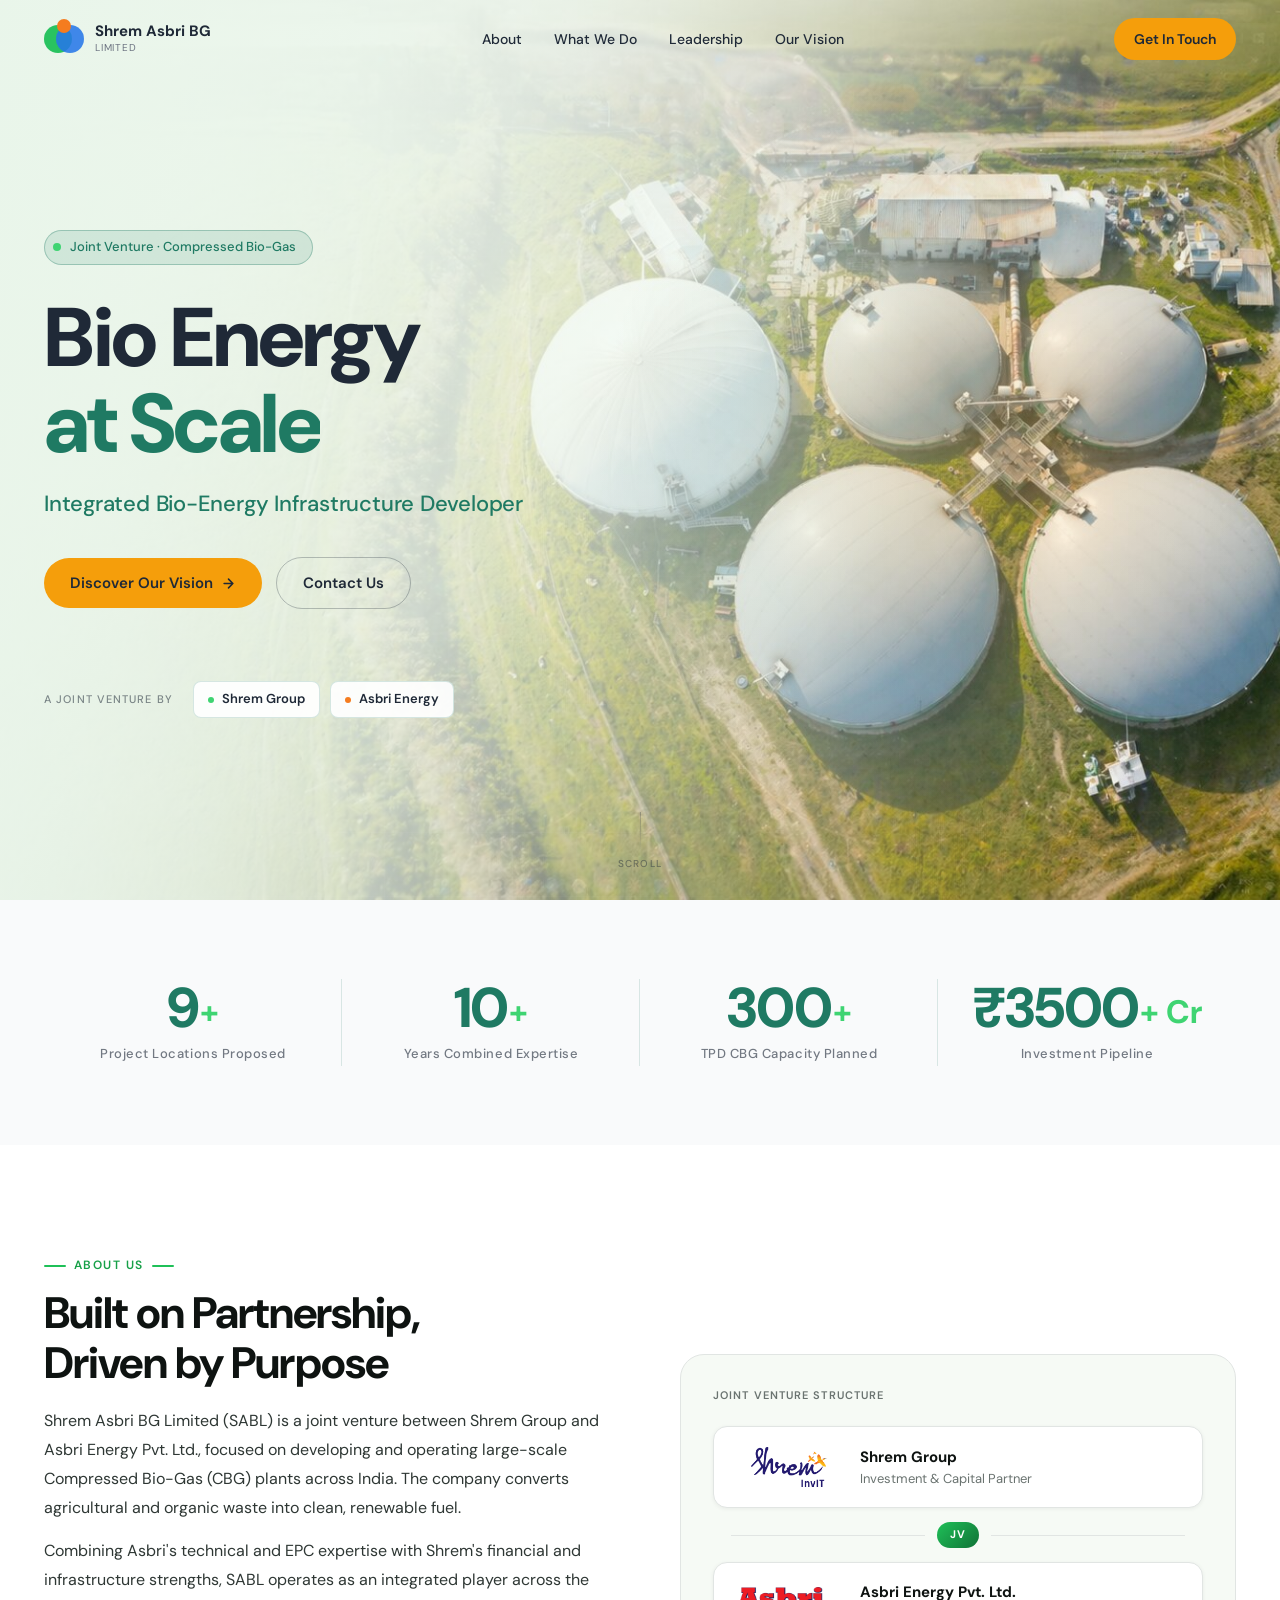
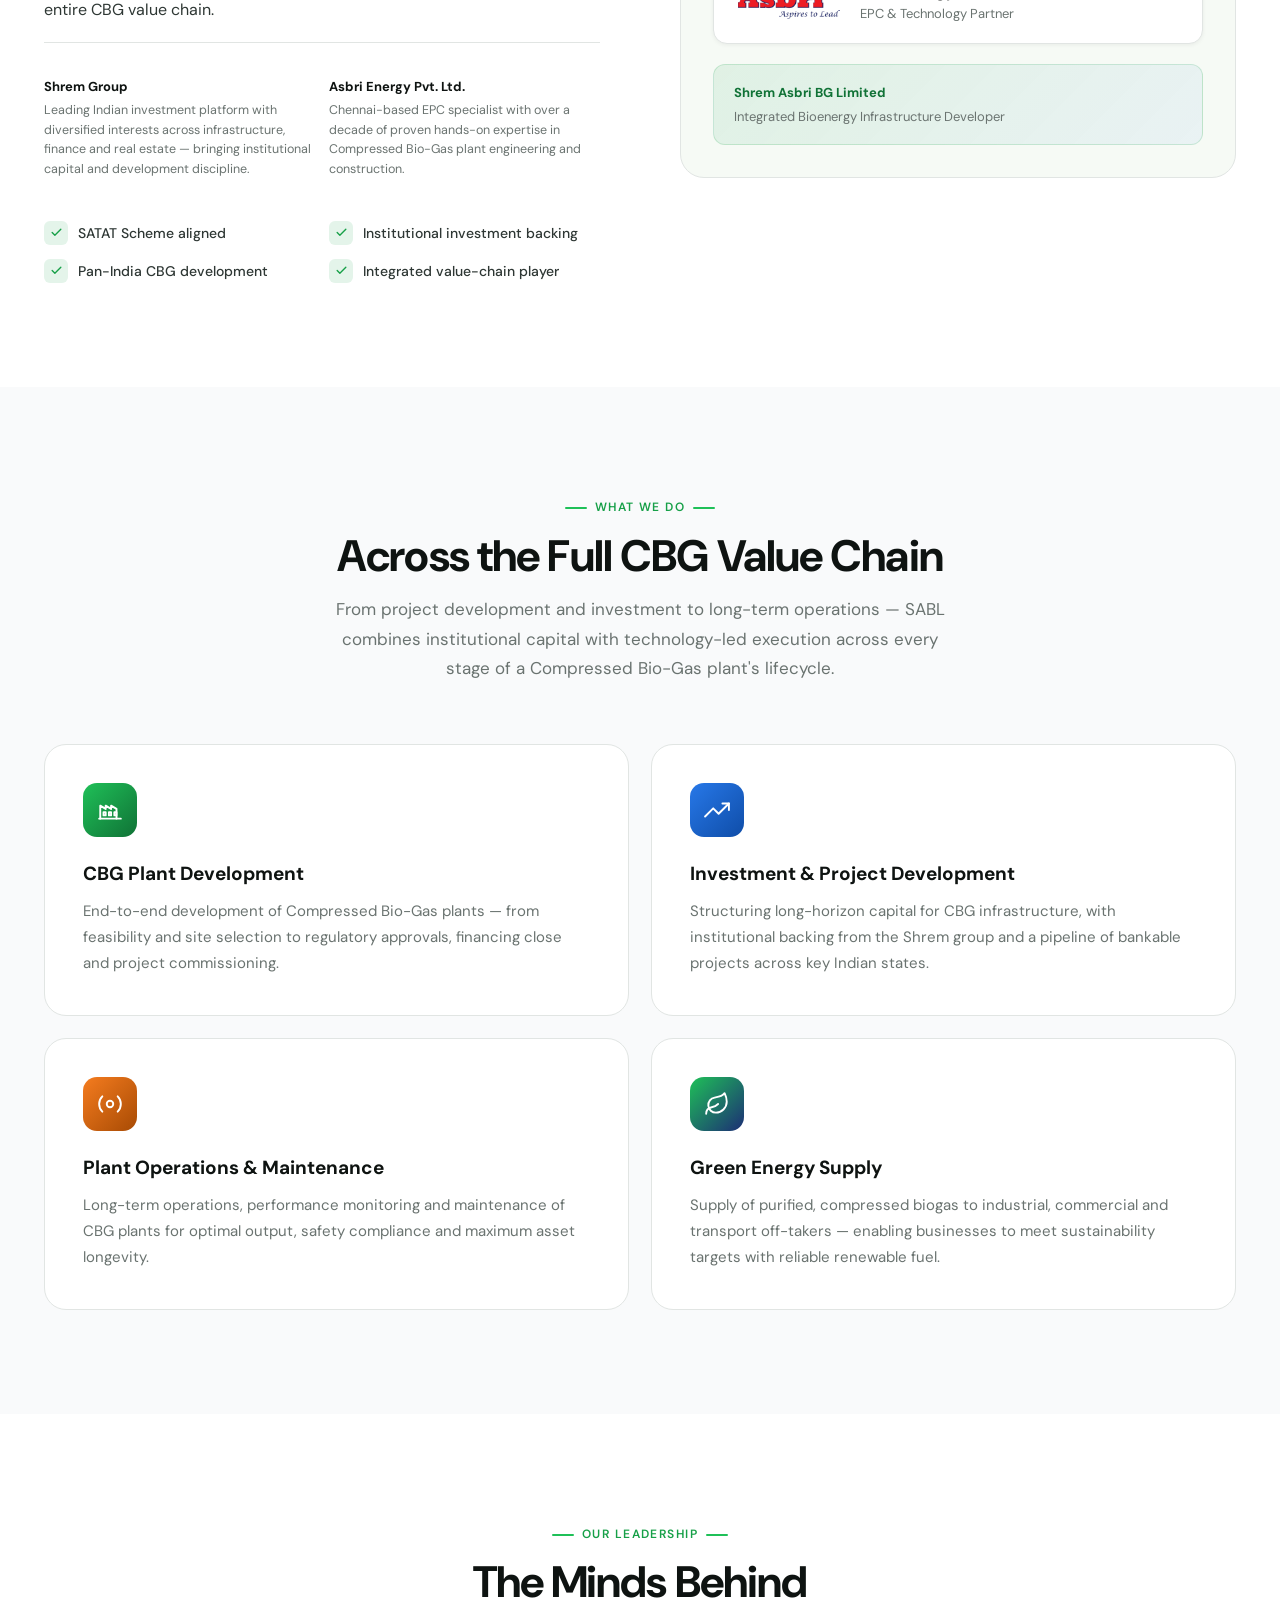
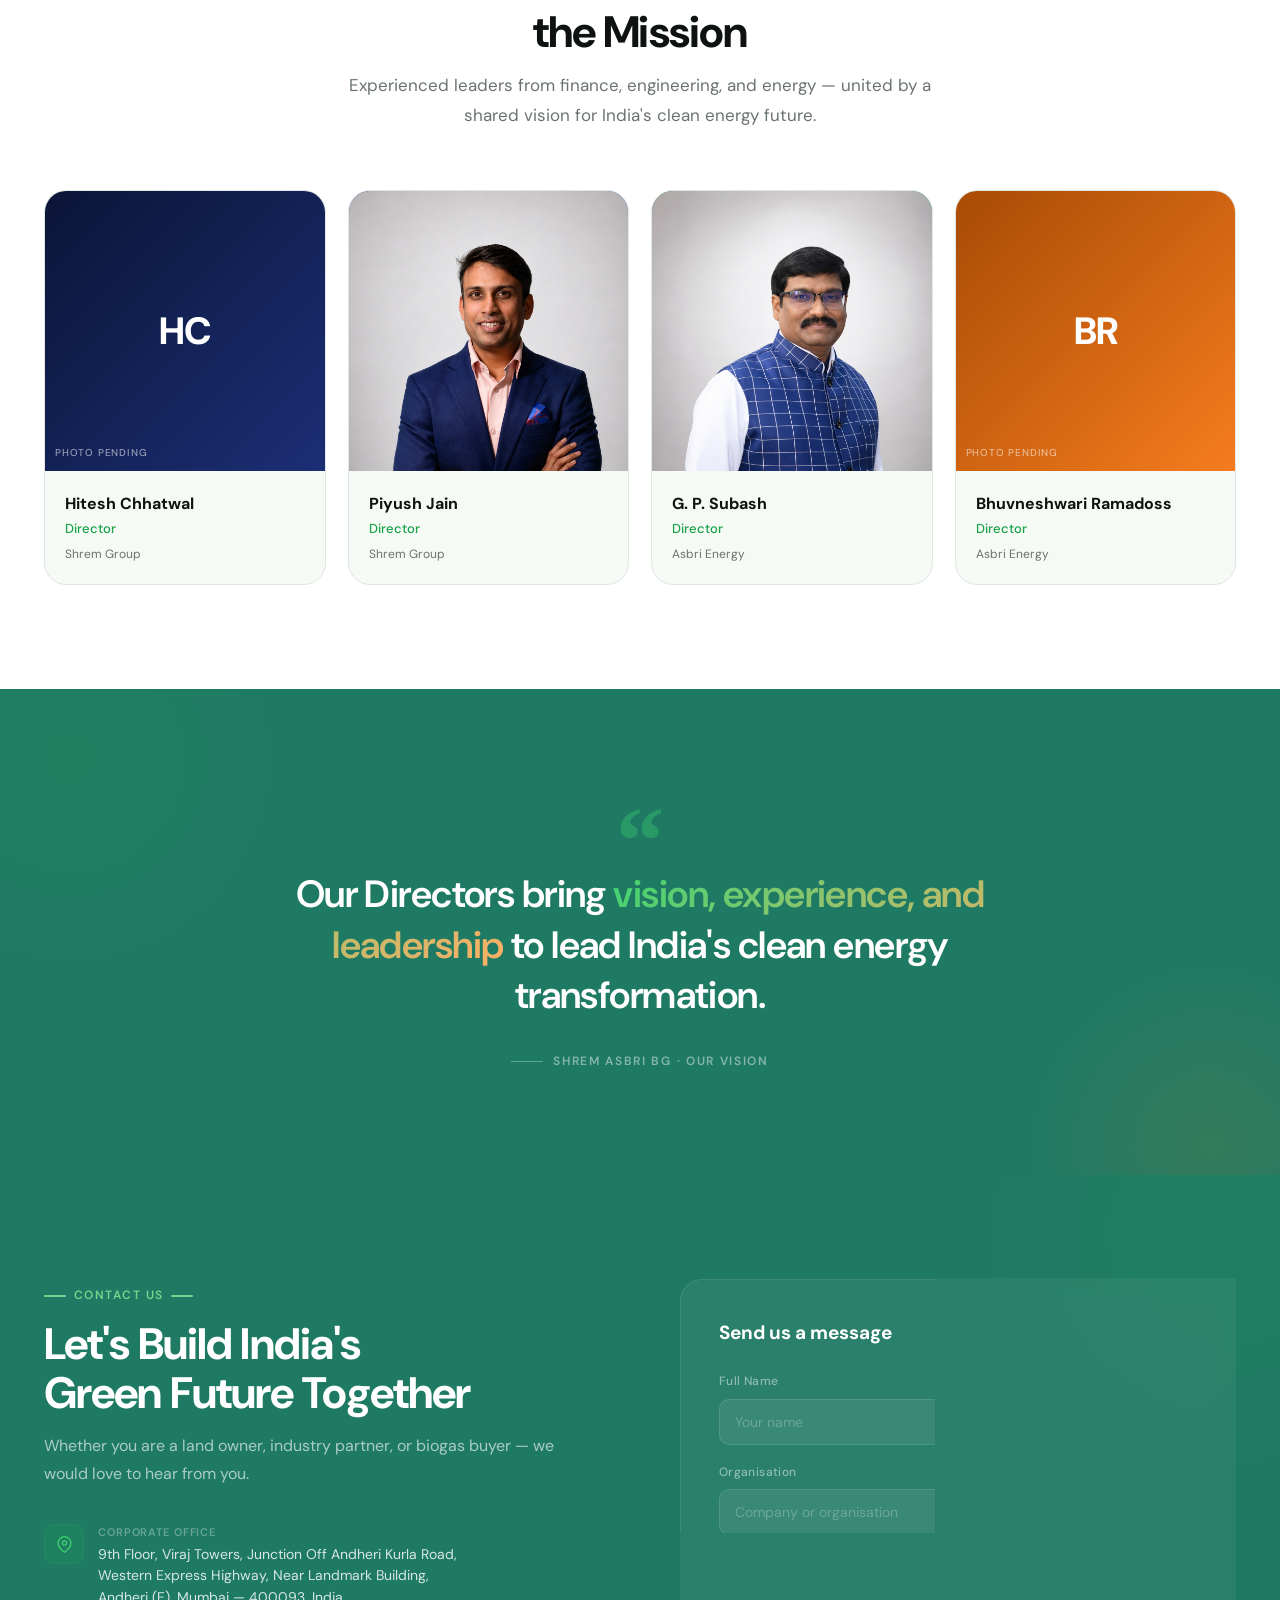
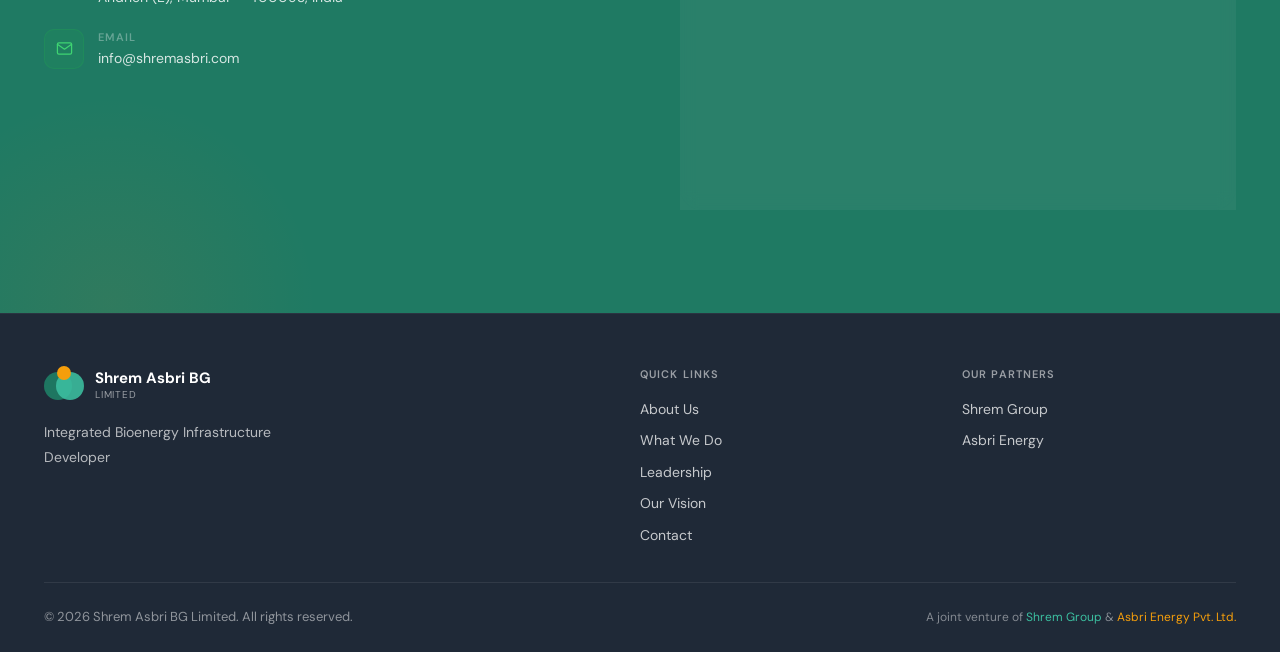
==== commit 6bf351e2: "Fix mobile hero scrim: full-coverage overlay, reduce blur to 1.5px - Replace hero-content::before sc" ====
--- a/index.html
+++ b/index.html
@@ -63,7 +63,7 @@
 .hero-glow{position:absolute;inset:0;background:radial-gradient(ellipse 38% 50% at 80% 55%,rgba(255,200,120,.18) 0%,rgba(255,170,80,.06) 50%,transparent 80%);opacity:1;pointer-events:none}
 .hero-grid{position:absolute;inset:0;background-image:linear-gradient(rgba(255,255,255,.03) 1px,transparent 1px),linear-gradient(90deg,rgba(255,255,255,.03) 1px,transparent 1px);background-size:64px 64px;mask-image:linear-gradient(90deg,#000 0%,#000 40%,transparent 75%);-webkit-mask-image:linear-gradient(90deg,#000 0%,#000 40%,transparent 75%)}
 .hero-content{position:relative;z-index:1;padding:148px 0 100px;max-width:780px}
-.hero-content::before{content:'';display:none;position:absolute;inset:-28px -24px -24px -20px;background:var(--th-hero-content-scrim);border-radius:20px;z-index:-1;backdrop-filter:blur(6px);-webkit-backdrop-filter:blur(6px)}
+.hero-mob-scrim{display:none;position:absolute;inset:0;pointer-events:none;z-index:0}
 .hero-badge{display:inline-flex;align-items:center;gap:9px;background:rgba(35,168,80,.15);border:1px solid rgba(35,168,80,.32);border-radius:50px;padding:6px 16px 6px 8px;margin-bottom:30px}
 .hero-badge-dot{width:8px;height:8px;background:var(--green-400);border-radius:50%;animation:pulse 2s ease-in-out infinite}
 @keyframes pulse{0%,100%{opacity:1;transform:scale(1)}50%{opacity:.55;transform:scale(.8)}}
@@ -80,7 +80,7 @@
 .hp-chips-row .hp-chip:nth-child(1) .hp-chip-dot{background:var(--green-400)}
 .hp-chips-row .hp-chip:nth-child(2) .hp-chip-dot{background:var(--orange-500)}
 .hp-chip span{font-size:13px;font-weight:600;color:rgba(255,255,255,.78)}
-.scroll-hint{position:absolute;bottom:28px;left:50%;transform:translateX(-50%);display:flex;flex-direction:column;align-items:center;gap:6px;color:rgba(255,255,255,.3);font-size:10px;letter-spacing:.12em;text-transform:uppercase;font-weight:500}
+.scroll-hint{position:absolute;bottom:28px;left:50%;transform:translateX(-50%);display:flex;flex-direction:column;align-items:center;gap:6px;color:rgba(255,255,255,.3);font-size:10px;letter-spacing:.12em;text-transform:uppercase;font-weight:500;z-index:1}
 .scroll-line{width:1px;height:38px;background:linear-gradient(to bottom,rgba(255,255,255,.3),transparent);animation:sline 1.6s ease-in-out infinite}
 @keyframes sline{0%{transform:scaleY(0);transform-origin:top}49%{transform:scaleY(1);transform-origin:top}50%{transform:scaleY(1);transform-origin:bottom}100%{transform:scaleY(0);transform-origin:bottom}}
 
@@ -223,7 +223,7 @@
   .stat:nth-child(2)::after,.stat:nth-child(4)::after{display:none}
   .stat:nth-child(1),.stat:nth-child(2){border-bottom:1px solid rgba(255,255,255,.07)}
   .form-row{grid-template-columns:1fr}
-  .hero-content::before{display:block}
+  .hero-mob-scrim{display:block;background:var(--th-hero-content-scrim);backdrop-filter:blur(1.5px);-webkit-backdrop-filter:blur(1.5px)}
   .jv-company{flex-direction:column;align-items:center;text-align:center;padding:20px 16px;gap:12px}
   .jv-logo-wrap{width:120px;height:52px}
   .jv-cname{font-size:14px}
@@ -388,6 +388,7 @@
   <div class="hero-overlay" aria-hidden="true"></div>
   <div class="hero-grid" aria-hidden="true"></div>
   <div class="hero-glow" aria-hidden="true"></div>
+  <div class="hero-mob-scrim" aria-hidden="true"></div>
   <div class="container">
     <div class="hero-content">
       <div class="hero-badge reveal">
@@ -815,7 +816,7 @@
       '--th-sec-alt':'#F9FAFB','--th-vision-bg':'#1F7A63','--th-vision-txt':'#FFFFFF','--th-contact-bg':'#1F7A63',
       '--th-btn-primary-bg':'#F59E0B','--th-btn-primary-tx':'#1F2937','--th-btn-shadow':'0 8px 24px rgba(245,158,11,.42)',
       '--th-mob-nav-bg':'#FFFFFF','--th-mob-nav-link':'#1F2937','--th-mob-nav-border':'rgba(31,41,55,.10)',
-      '--th-hero-content-scrim':'rgba(255,255,255,.52)',
+      '--th-hero-content-scrim':'rgba(255,255,255,.28)',
       '--th-footer-bg':'#1F2937','--th-footer-border':'rgba(255,255,255,.08)',
       '--th-footer-desc':'rgba(255,255,255,.68)','--th-footer-title':'rgba(255,255,255,.55)',
       '--th-footer-link':'rgba(255,255,255,.75)','--th-footer-link-h':'#F59E0B',
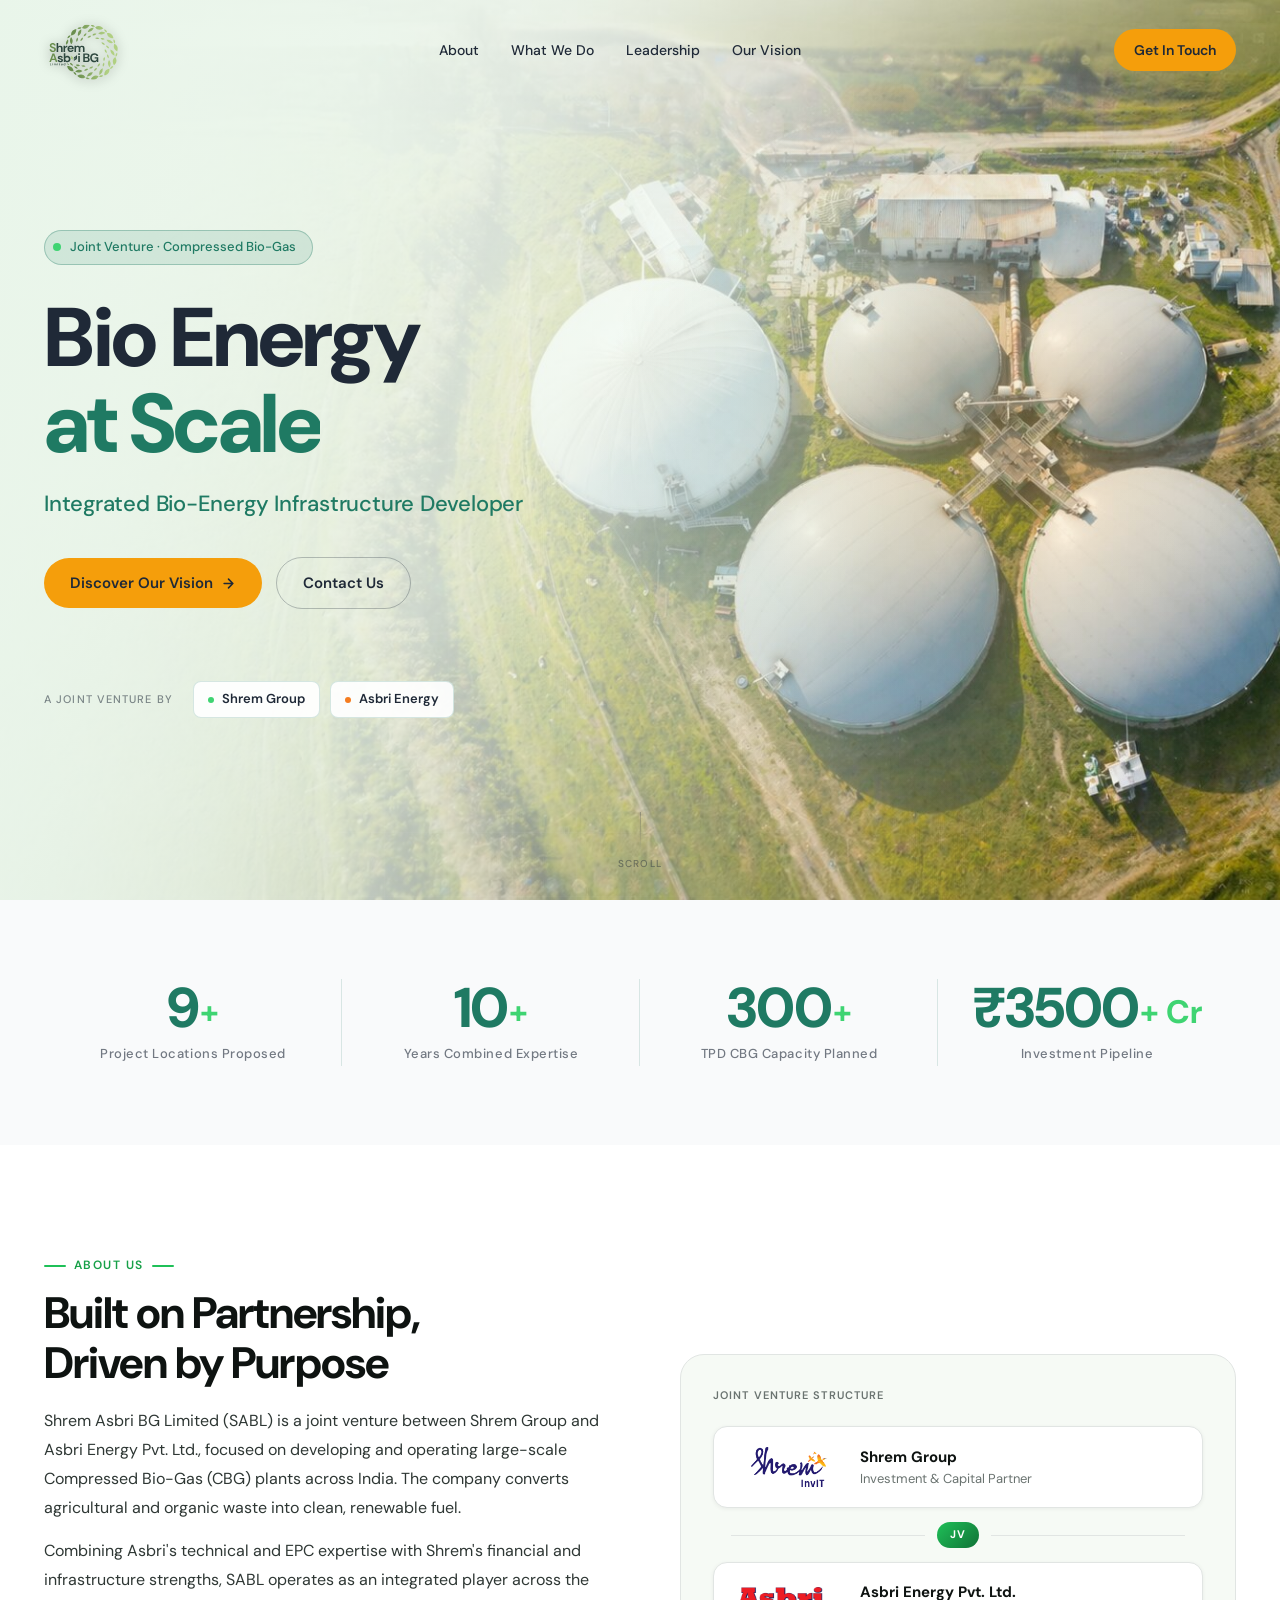
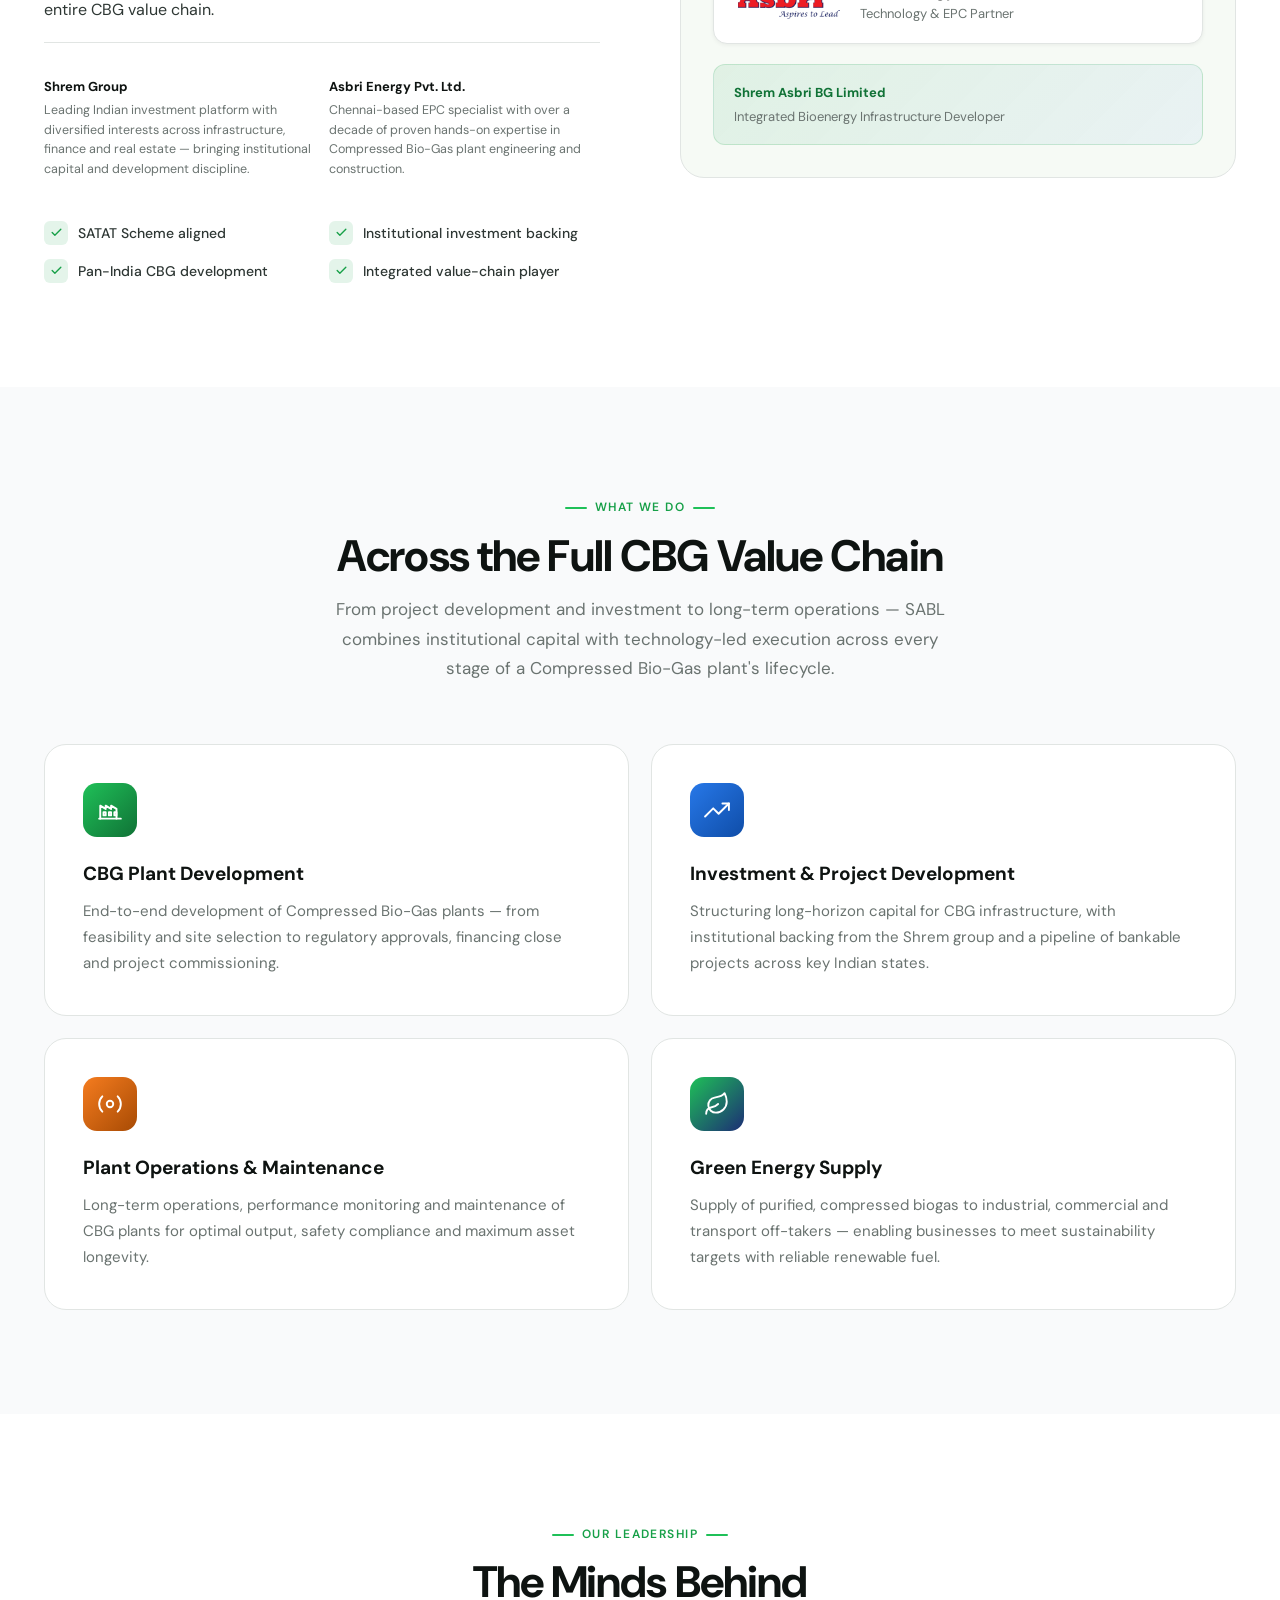
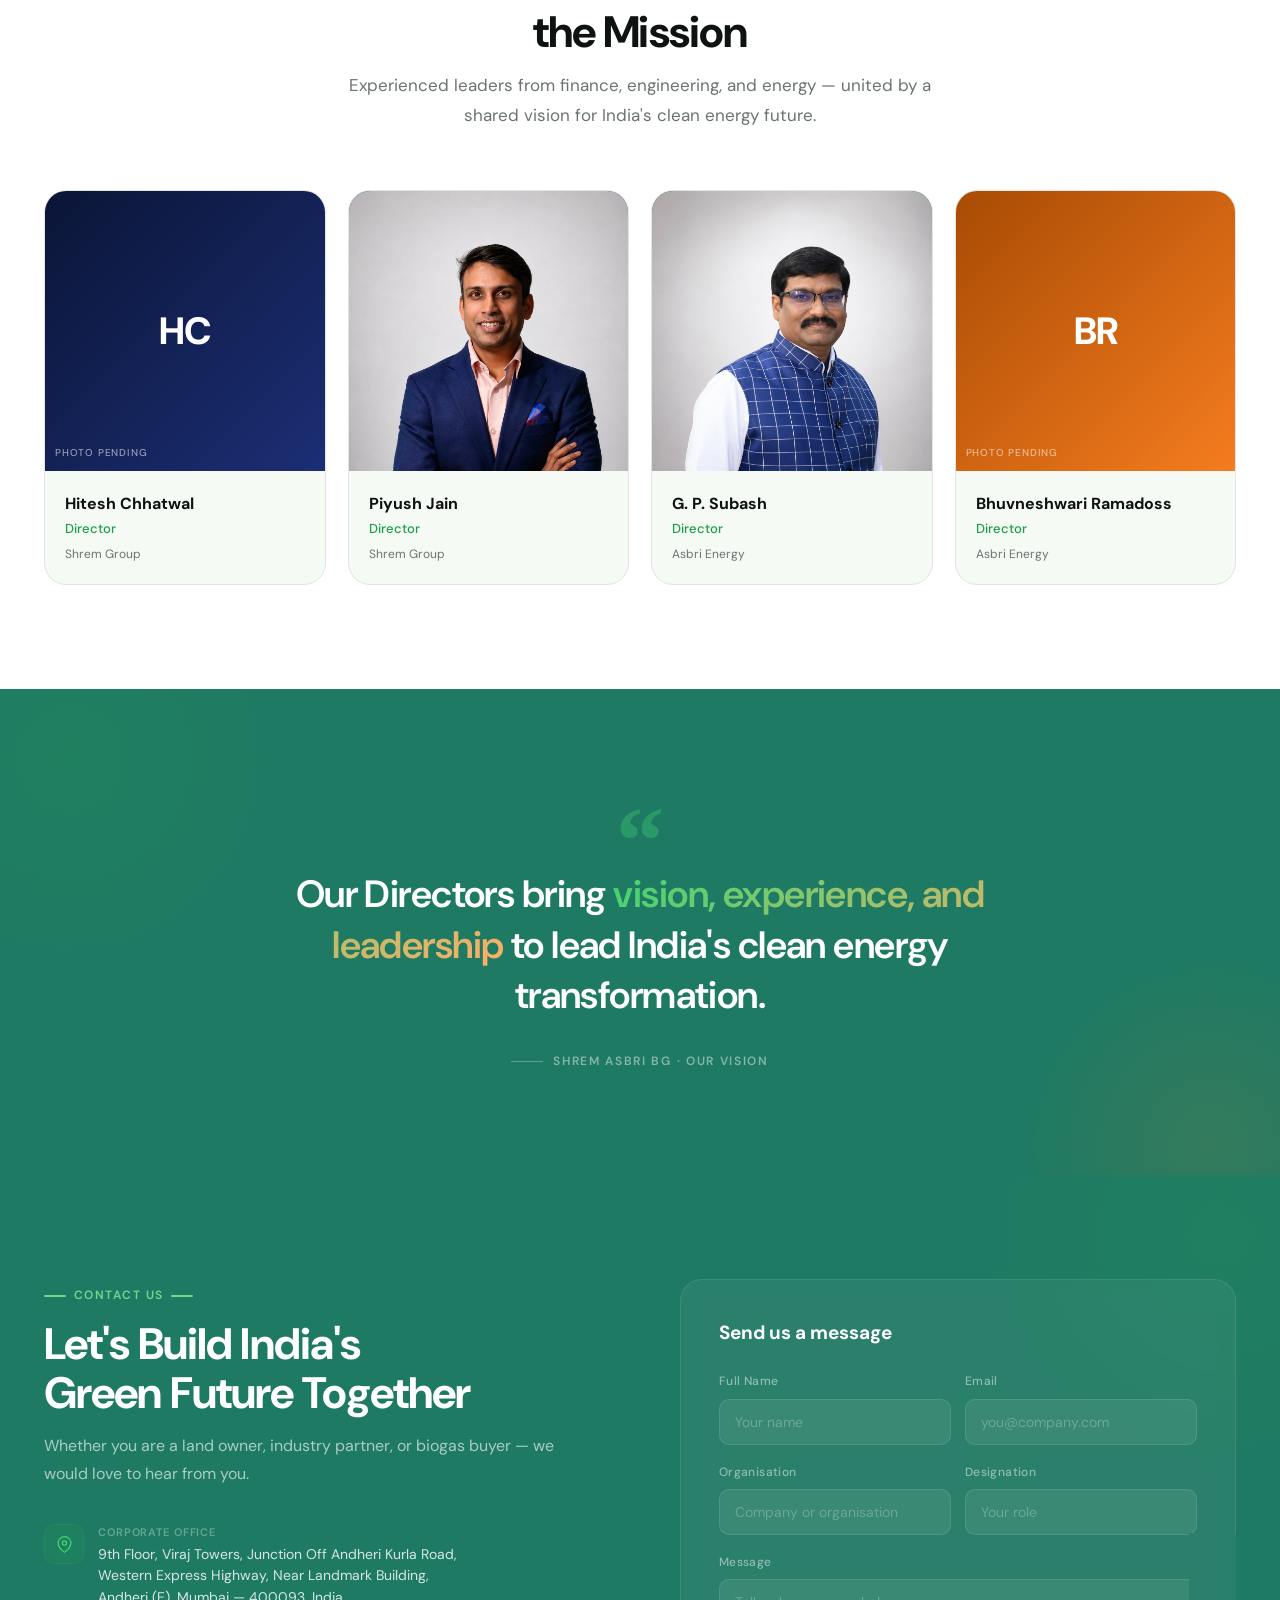
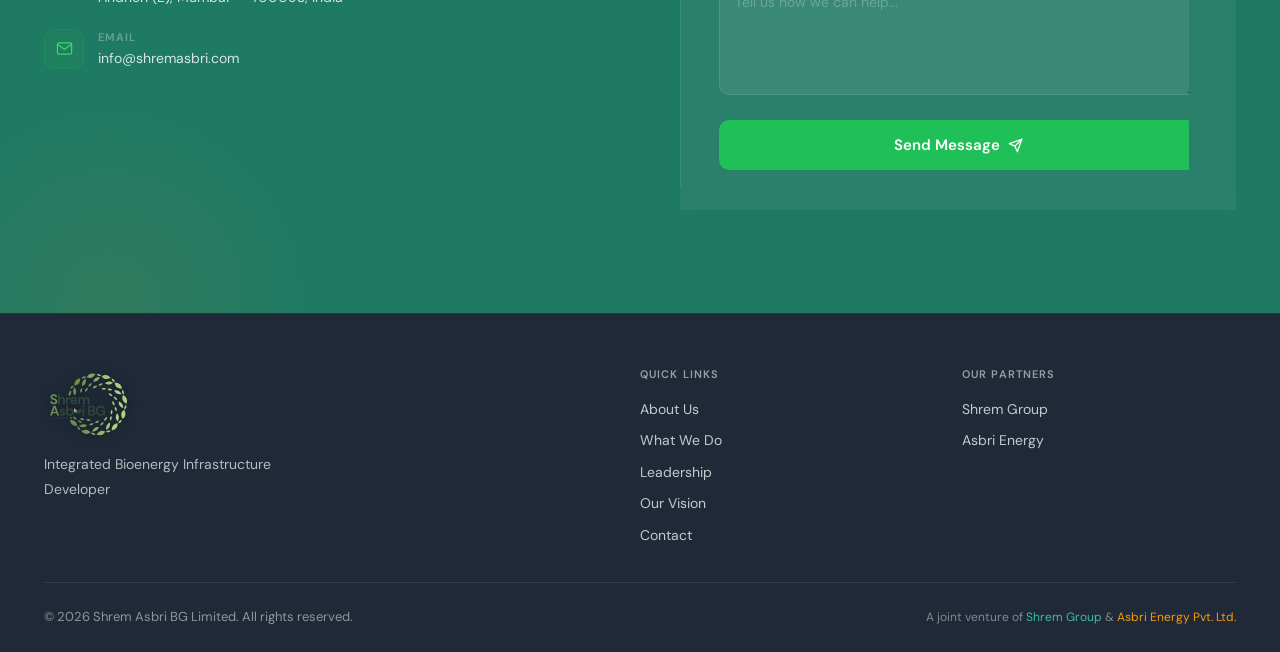
==== commit 567b9e3e: "feat: replace dummy logo with SABL brand SVG, update Asbri role text - Swap placeholder CSS circles " ====
--- a/index.html
+++ b/index.html
@@ -39,14 +39,9 @@
 .nav{position:fixed;top:0;left:0;right:0;z-index:100;padding:18px 0;transition:all 300ms ease}
 .nav.scrolled{background:rgba(10,21,54,.96);backdrop-filter:blur(14px);padding:12px 0;box-shadow:var(--shadow-nav)}
 .nav-inner{display:flex;align-items:center;justify-content:space-between}
-.logo{display:flex;align-items:center;gap:11px}
-.logo-mark{width:40px;height:40px;border-radius:10px;flex-shrink:0;position:relative;display:flex;align-items:center;justify-content:center}
-.logo-mark .c{position:absolute;border-radius:50%}
-.logo-mark .c1{width:28px;height:28px;background:var(--green-500);left:0;top:6px;opacity:.95}
-.logo-mark .c2{width:28px;height:28px;background:var(--blue-500);right:0;top:6px;opacity:.88}
-.logo-mark .c3{width:14px;height:14px;background:var(--orange-500);left:50%;top:0;transform:translateX(-50%)}
-.logo-name{font-size:15px;font-weight:700;color:#fff;line-height:1.2}
-.logo-sub{font-size:10px;color:rgba(255,255,255,.5);letter-spacing:.08em;text-transform:uppercase}
+.logo{display:flex;align-items:center}
+.logo-img{height:64px;width:auto;display:block;object-fit:contain;filter:drop-shadow(0 1px 6px rgba(0,0,0,0.35))}
+.footer .logo-img{height:72px}
 .nav-links{display:flex;align-items:center;gap:32px}
 .nav-links a{font-size:14px;font-weight:500;color:rgba(255,255,255,.7);transition:color 200ms}
 .nav-links a:hover{color:#fff}
@@ -354,13 +349,7 @@
   <div class="container">
     <div class="nav-inner">
       <a href="#" class="logo">
-        <div class="logo-mark" aria-hidden="true">
-          <span class="c c1"></span><span class="c c2"></span><span class="c c3"></span>
-        </div>
-        <div>
-          <div class="logo-name">Shrem Asbri BG</div>
-          <div class="logo-sub">Limited</div>
-        </div>
+        <img src="./assets/logo-sabl.svg" alt="Shrem Asbri BG Limited" class="logo-img">
       </a>
       <ul class="nav-links">
         <li><a href="#about">About</a></li>
@@ -479,7 +468,7 @@
             </div>
             <div>
               <div class="jv-cname">Asbri Energy Pvt. Ltd.</div>
-              <div class="jv-crole">EPC &amp; Technology Partner</div>
+              <div class="jv-crole">Technology &amp; EPC Partner</div>
             </div>
           </a>
           <div class="jv-result">
@@ -637,11 +626,7 @@
     <div class="footer-top">
       <div>
         <div class="logo">
-          <div class="logo-mark"><span class="c c1"></span><span class="c c2"></span><span class="c c3"></span></div>
-          <div>
-            <div class="logo-name">Shrem Asbri BG</div>
-            <div class="logo-sub">Limited</div>
-          </div>
+          <img src="./assets/logo-sabl.svg" alt="Shrem Asbri BG Limited" class="logo-img">
         </div>
         <p class="footer-desc">Integrated Bioenergy Infrastructure Developer</p>
       </div>
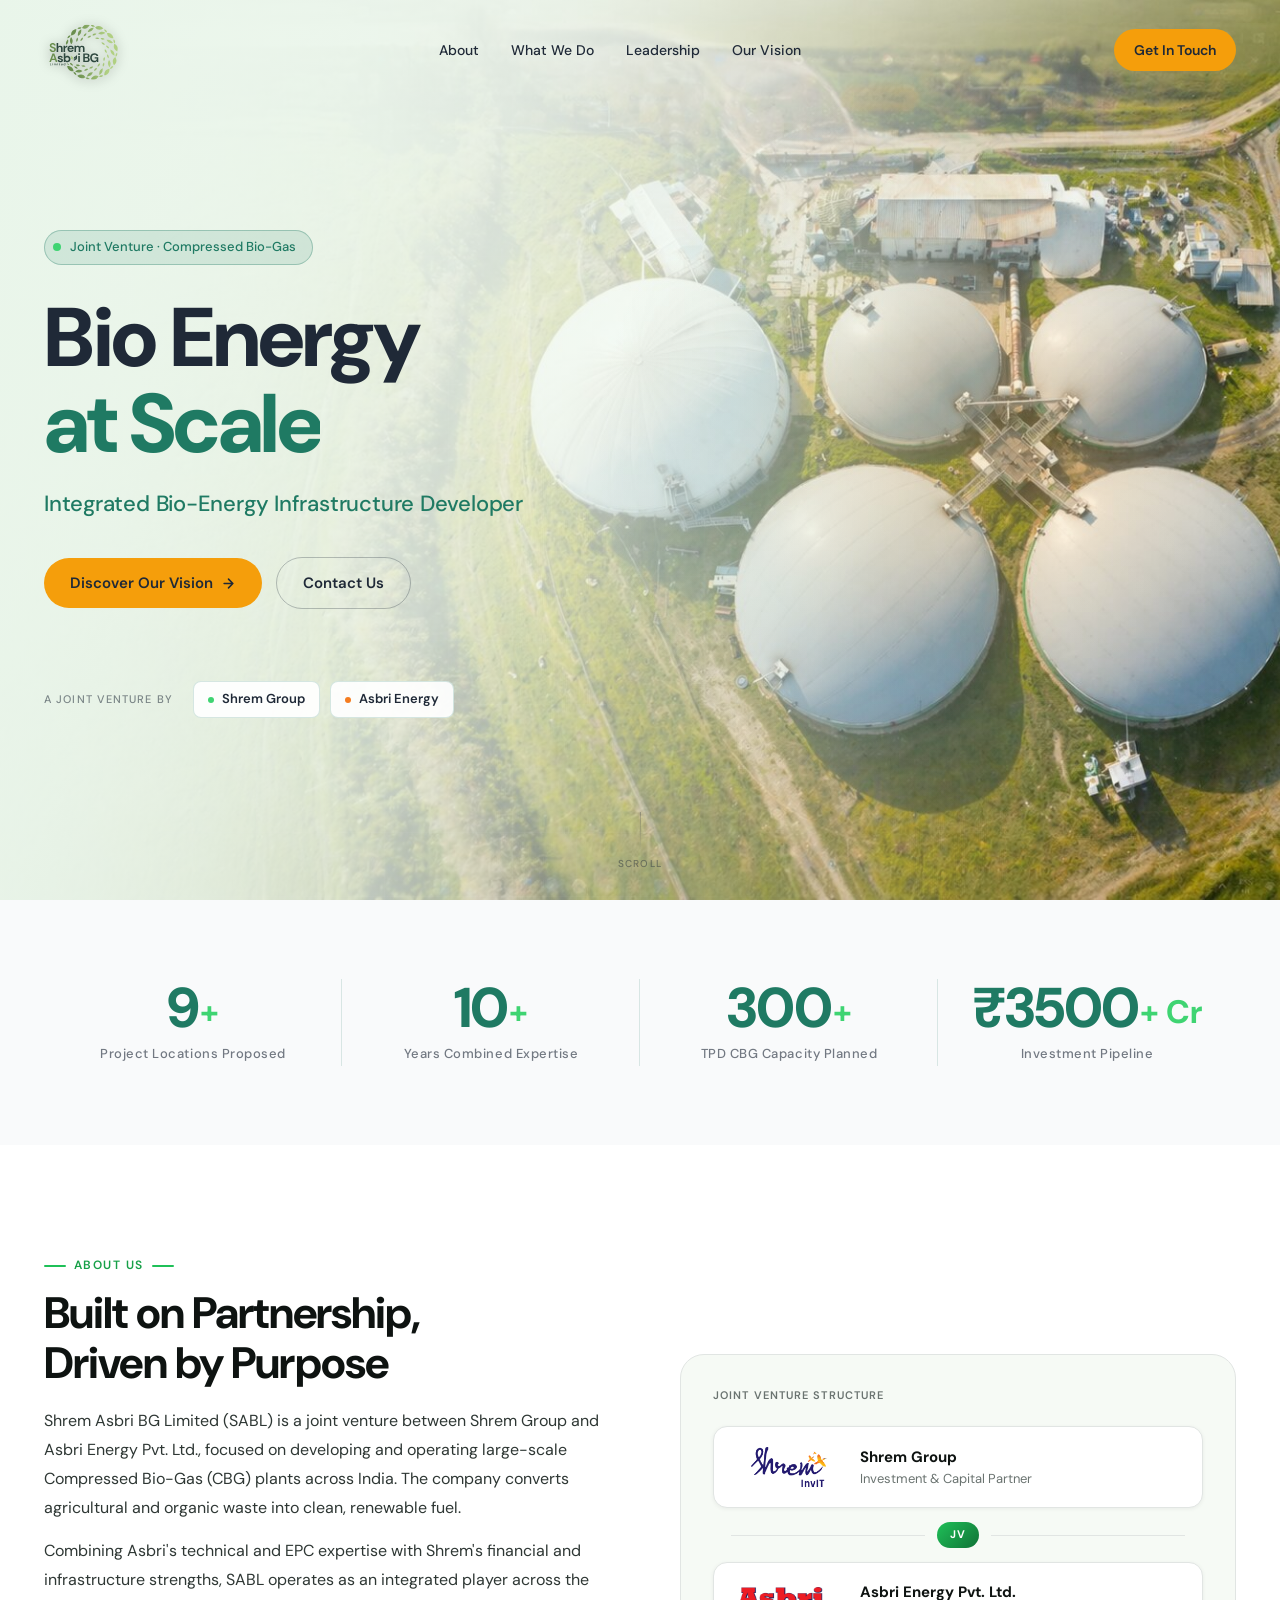
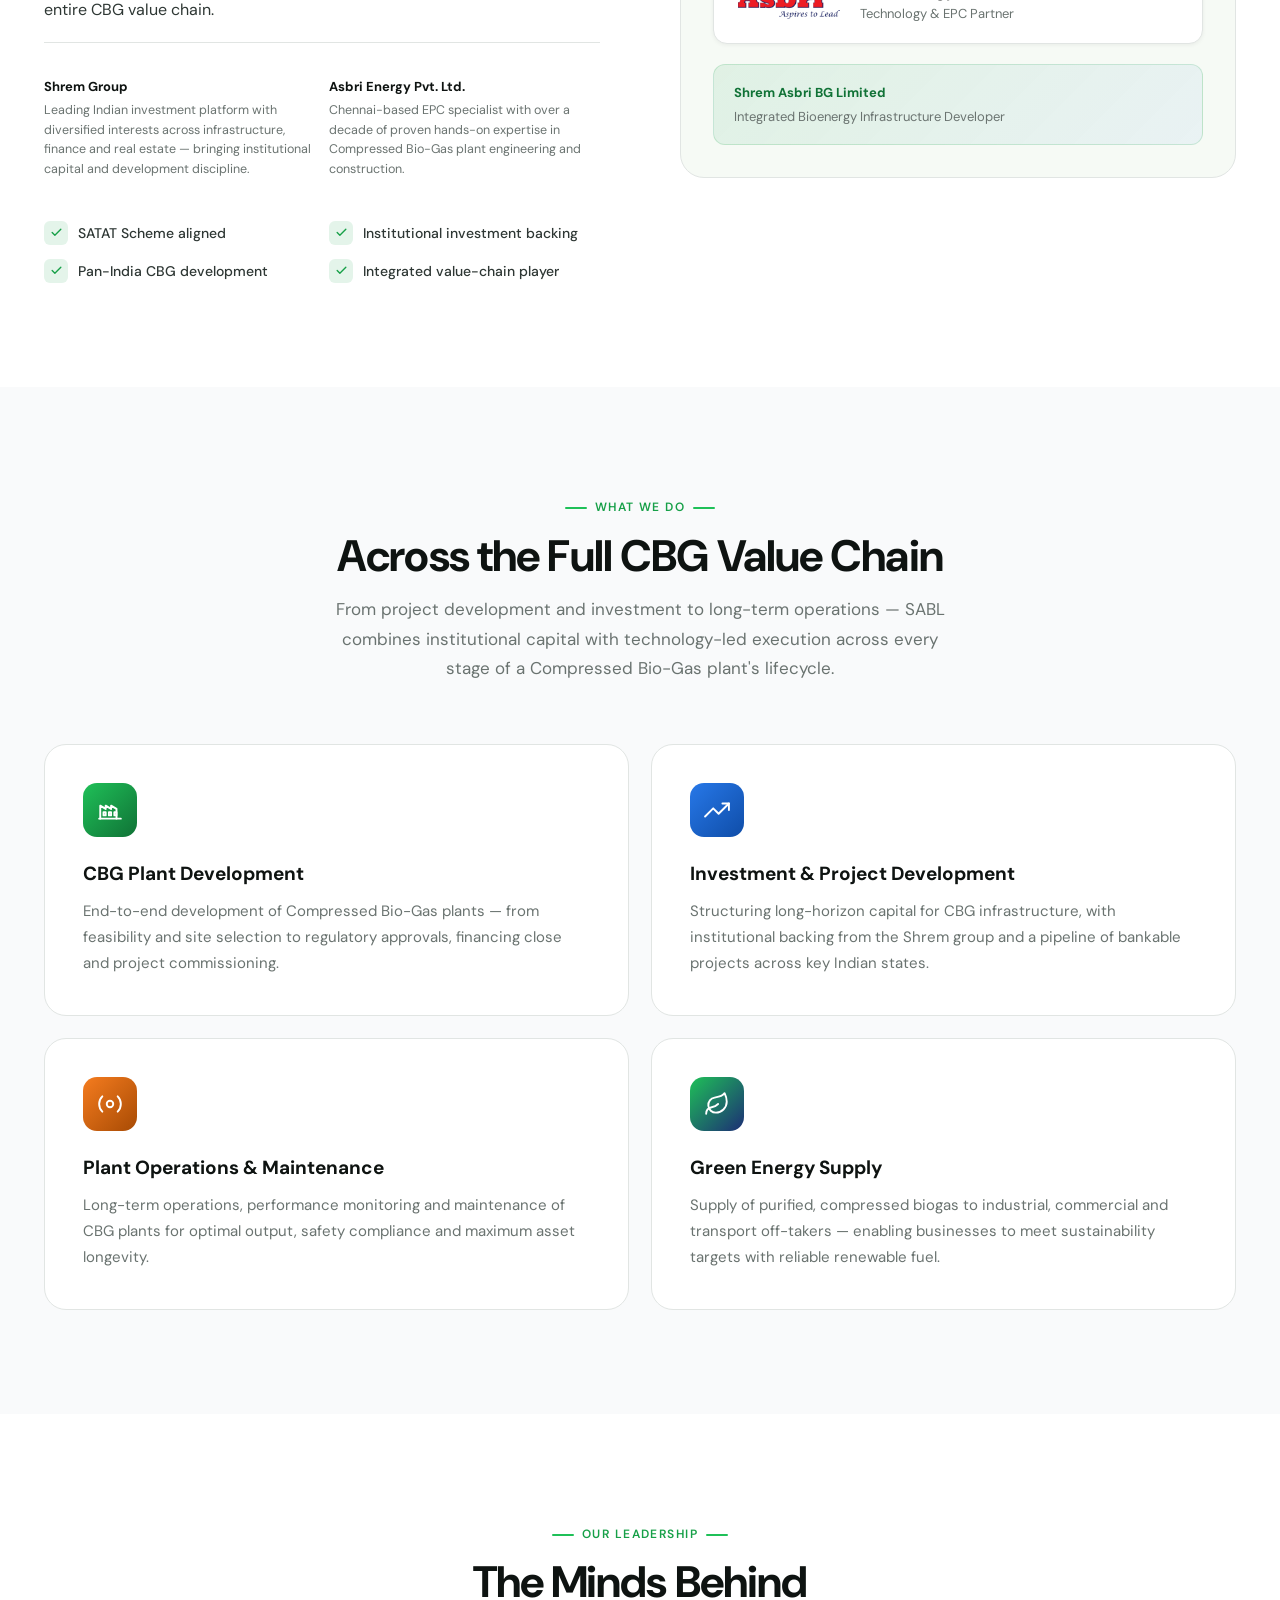
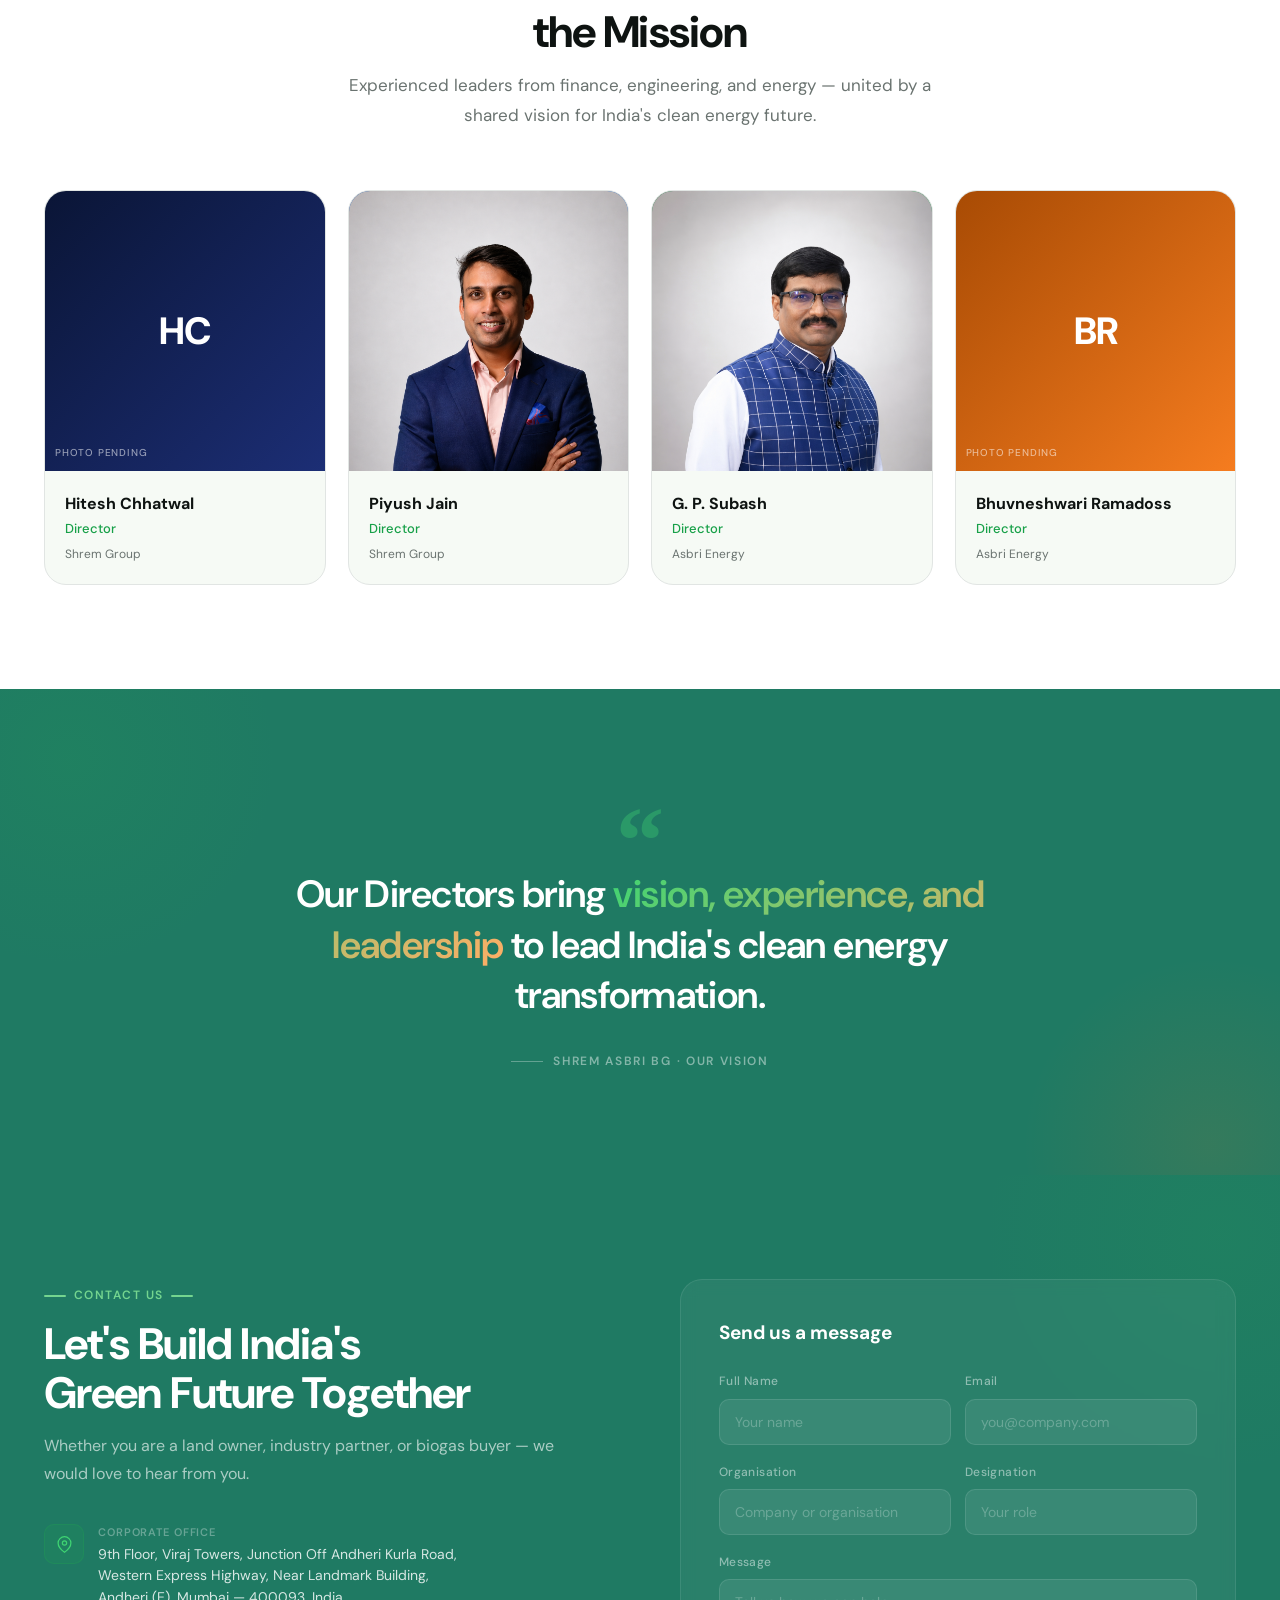
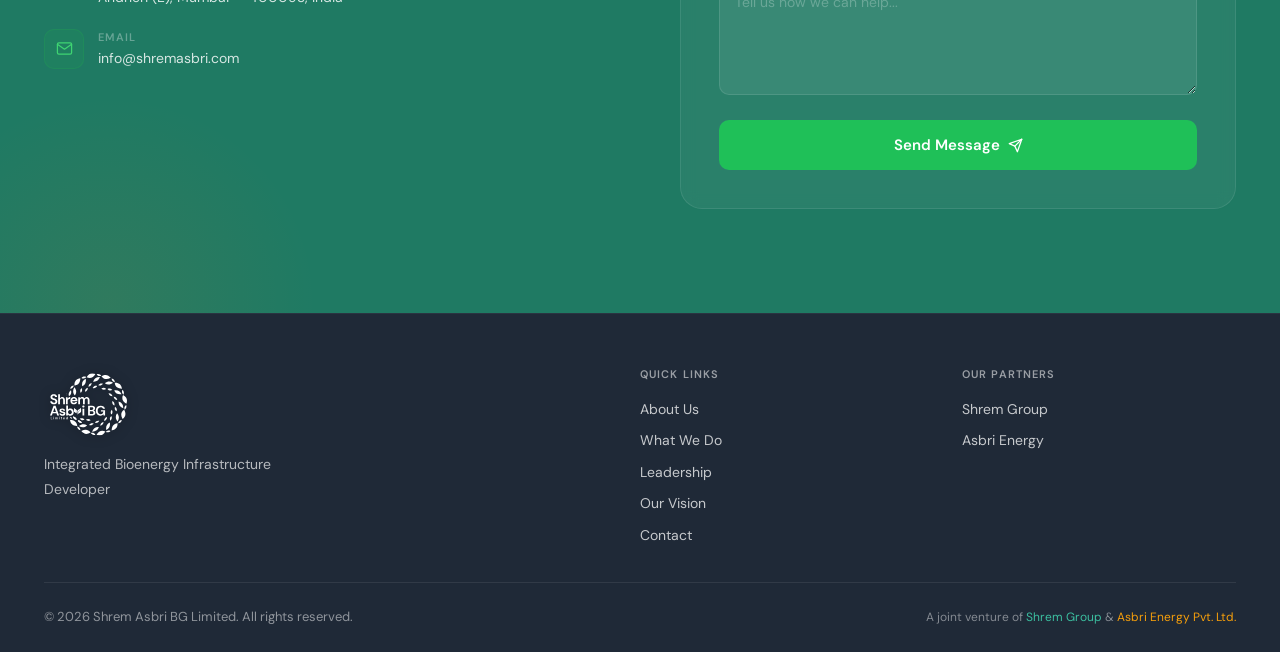
==== commit 75fca249: "feat: use white logo in footer, remove black background from SVG Co-Authored-By: Claude Sonnet 4.6 <" ====
--- a/index.html
+++ b/index.html
@@ -626,7 +626,7 @@
     <div class="footer-top">
       <div>
         <div class="logo">
-          <img src="./assets/logo-sabl.svg" alt="Shrem Asbri BG Limited" class="logo-img">
+          <img src="./assets/logo-sabl-white.svg" alt="Shrem Asbri BG Limited" class="logo-img">
         </div>
         <p class="footer-desc">Integrated Bioenergy Infrastructure Developer</p>
       </div>
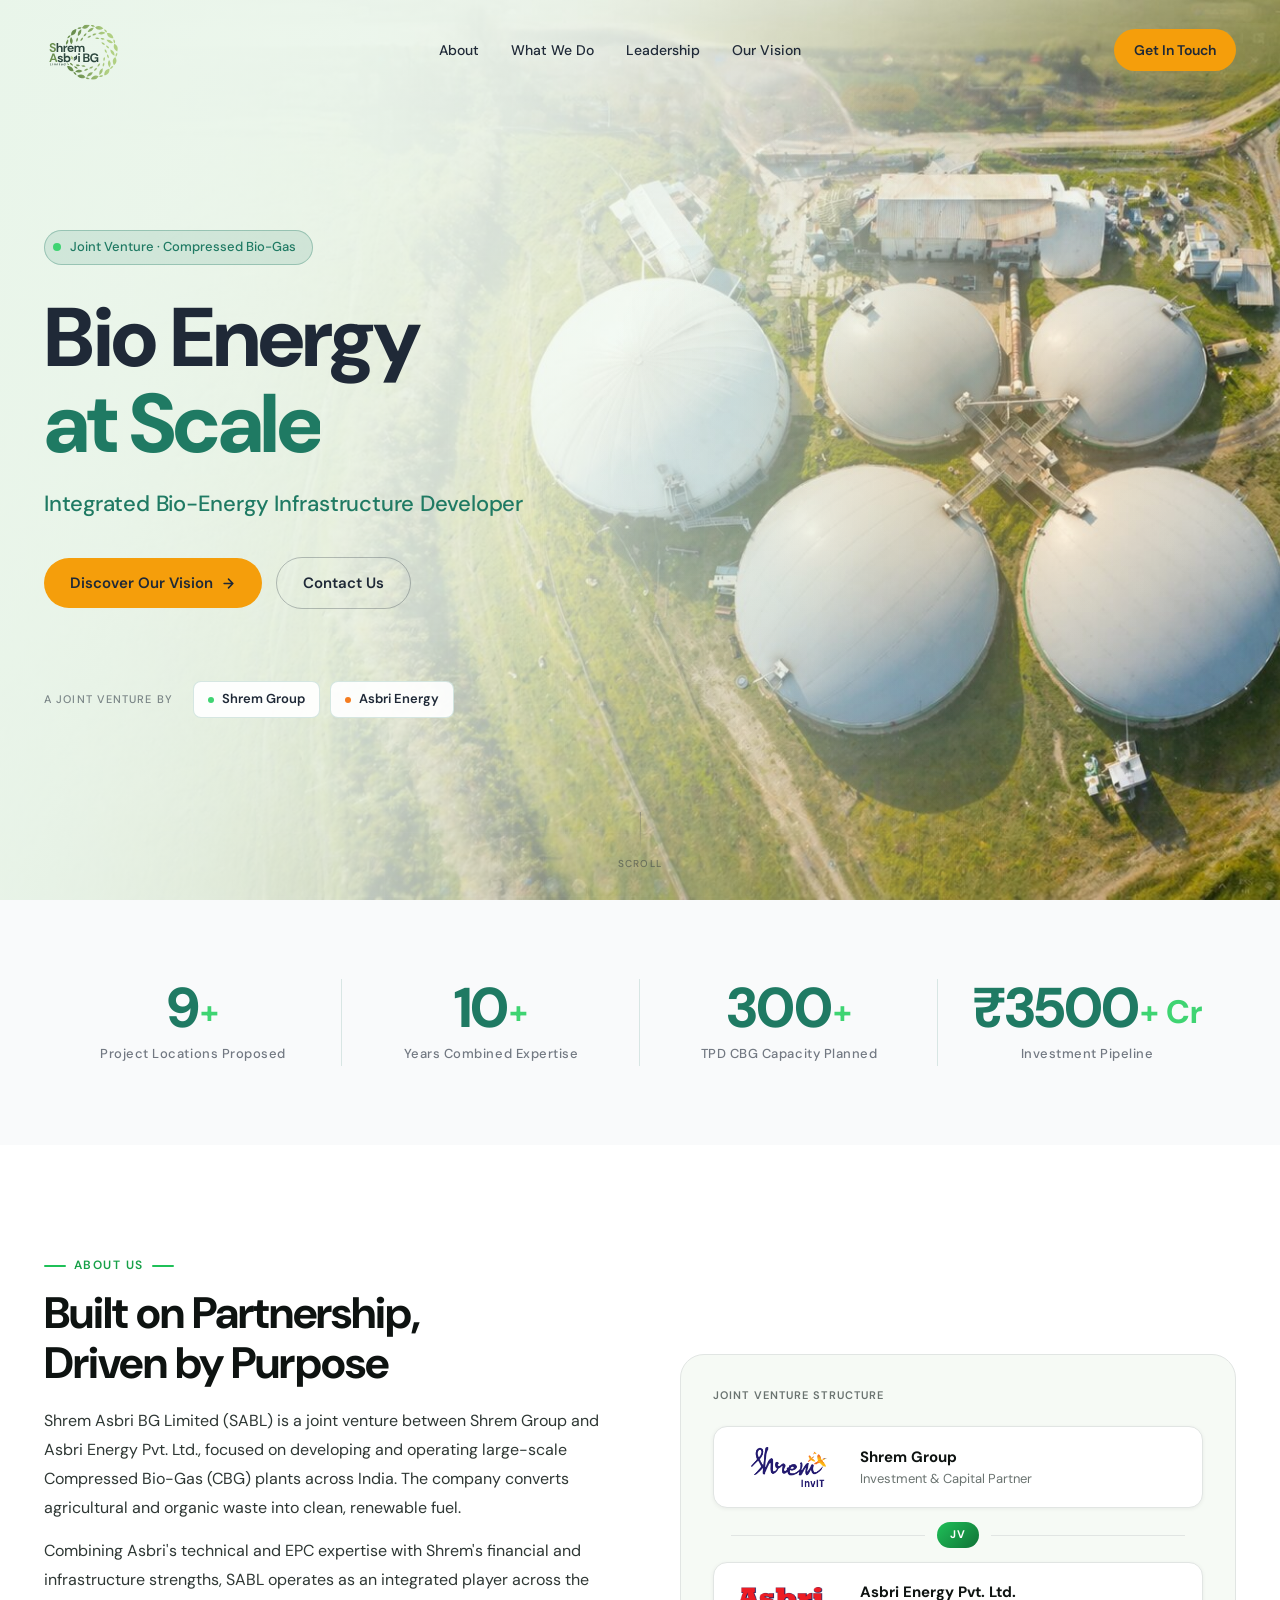
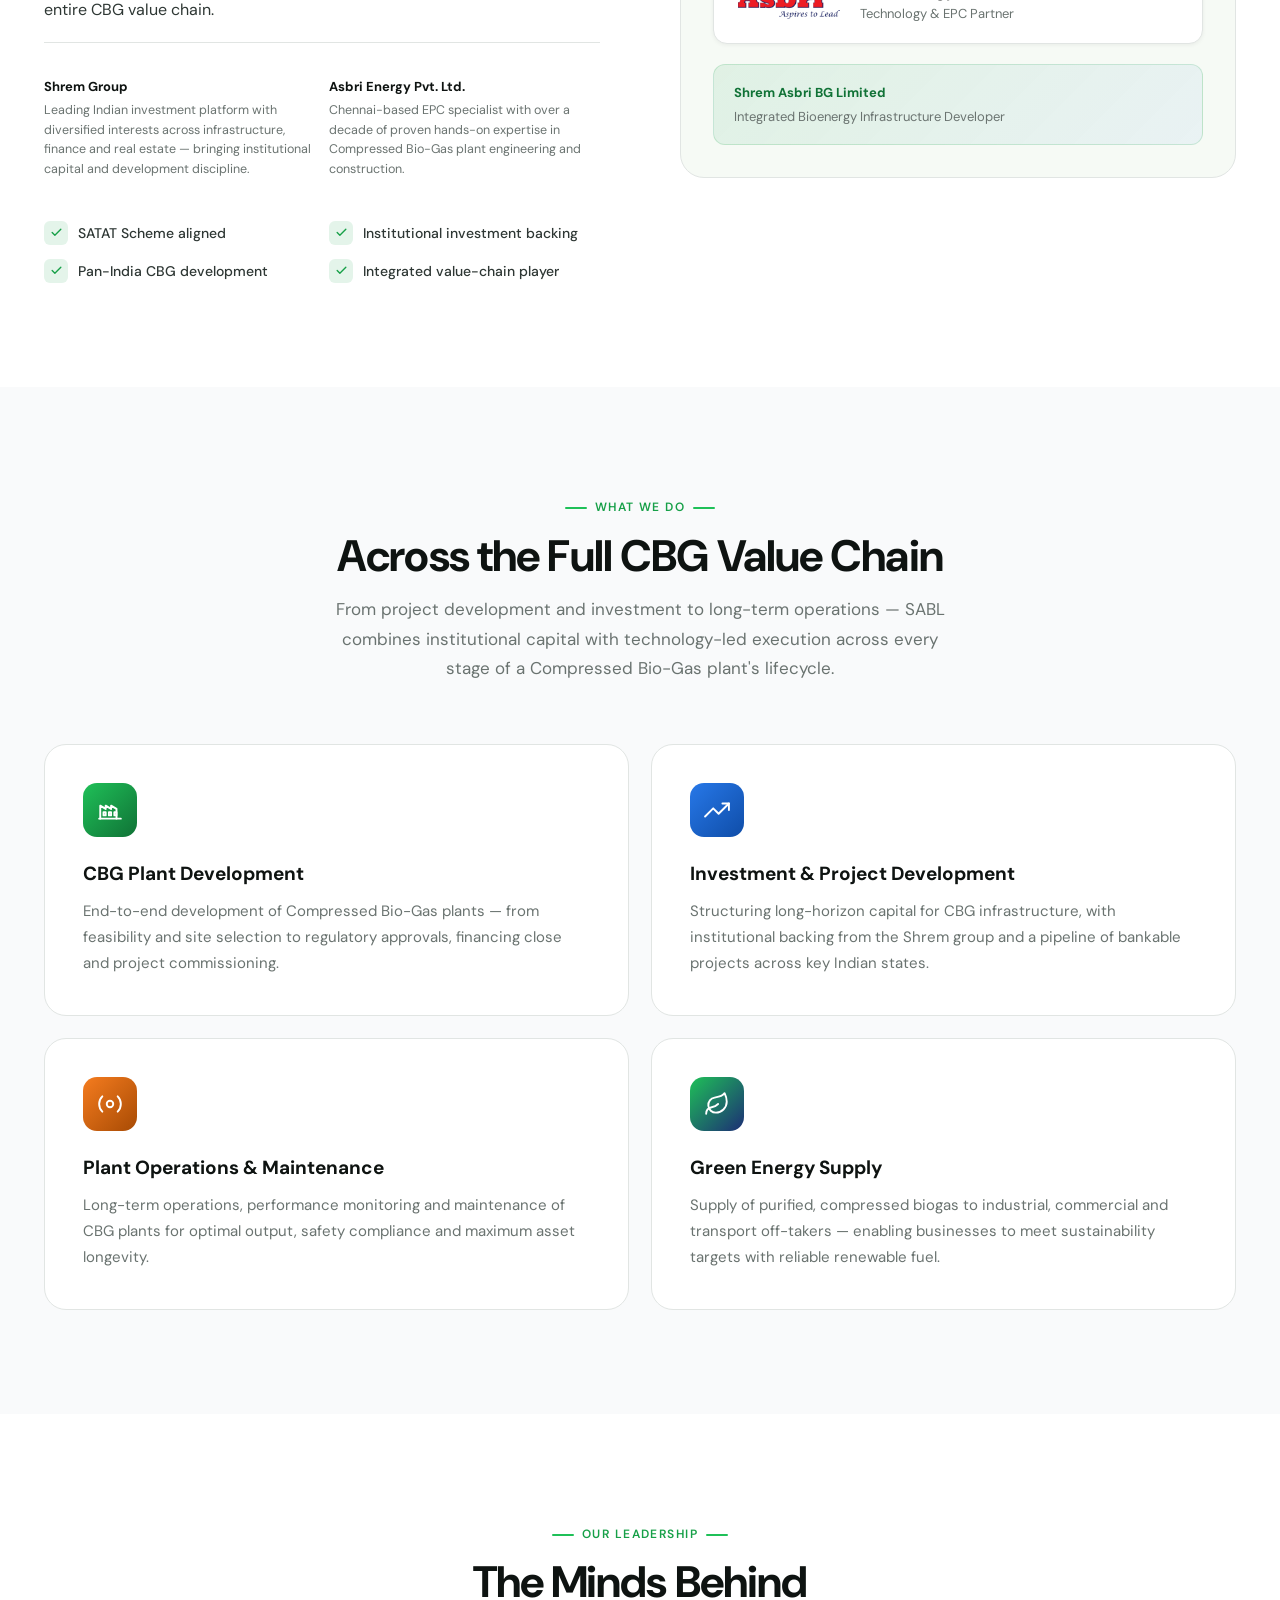
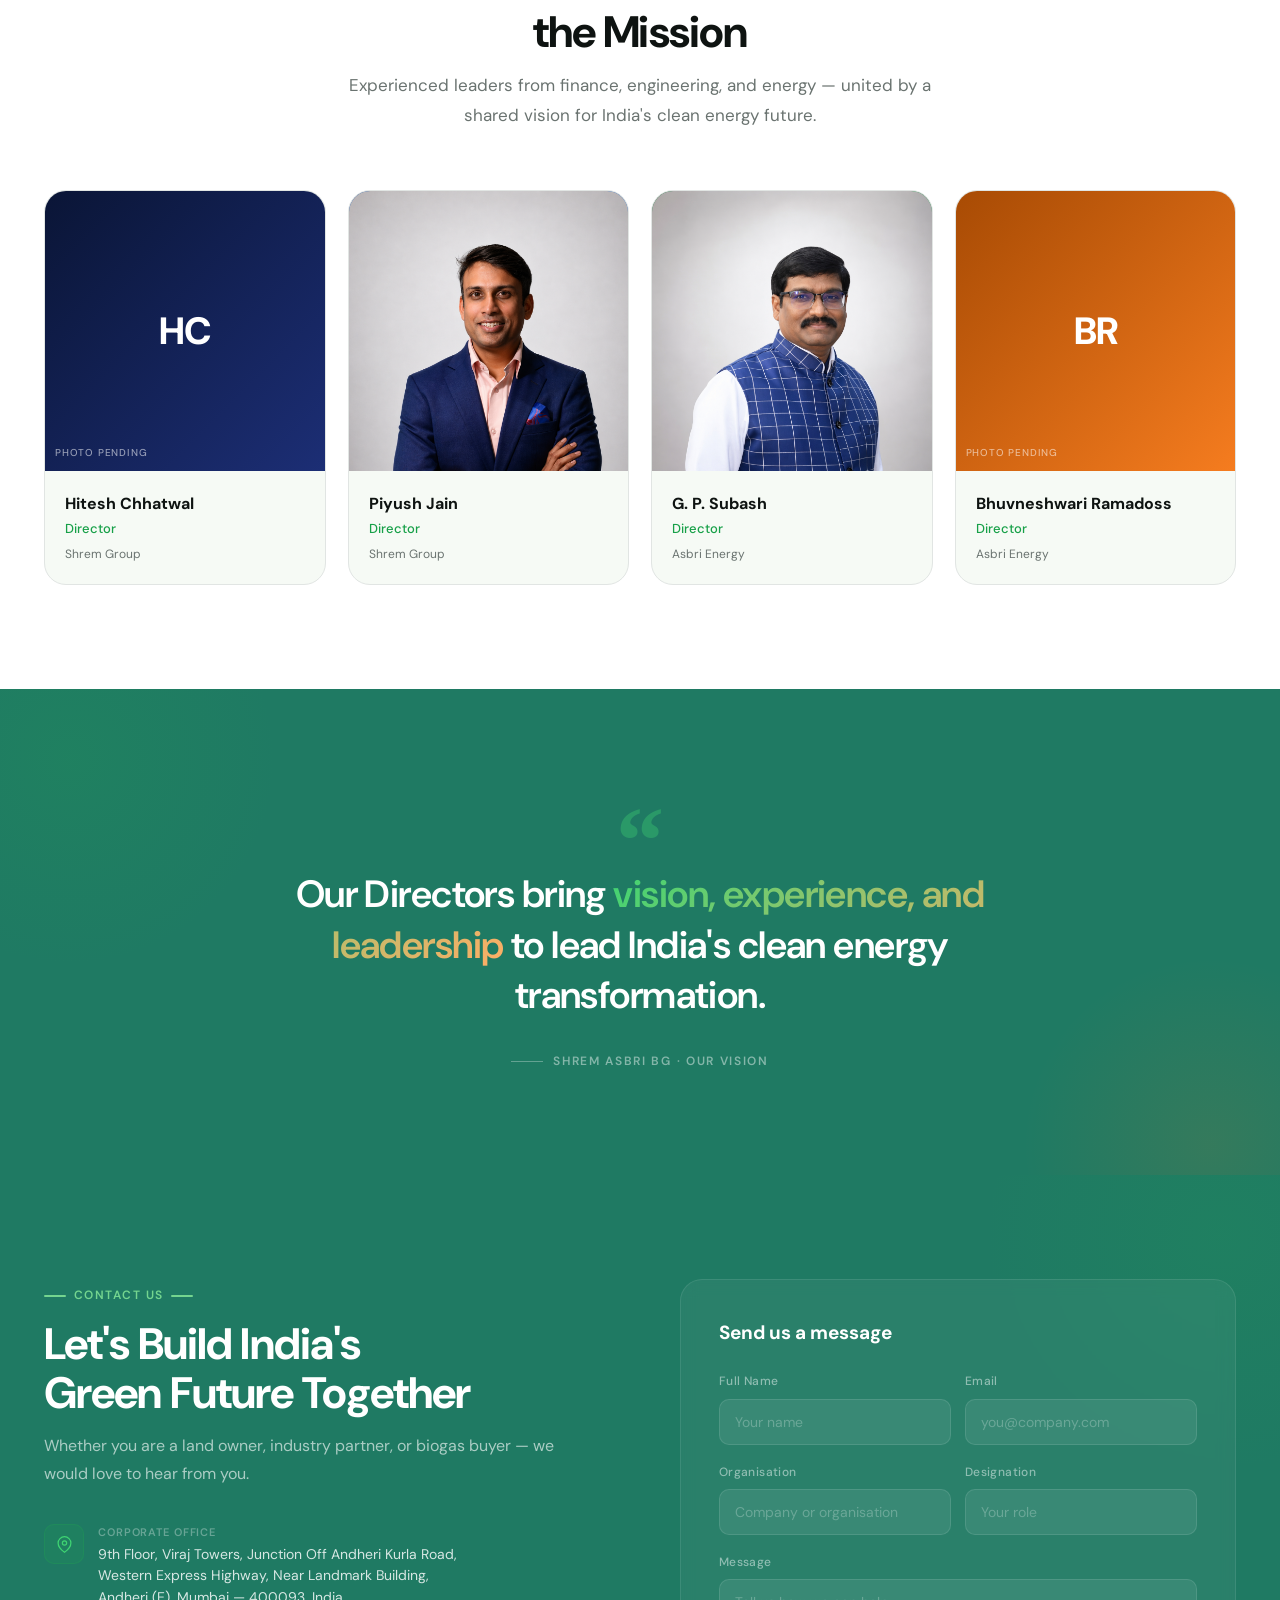
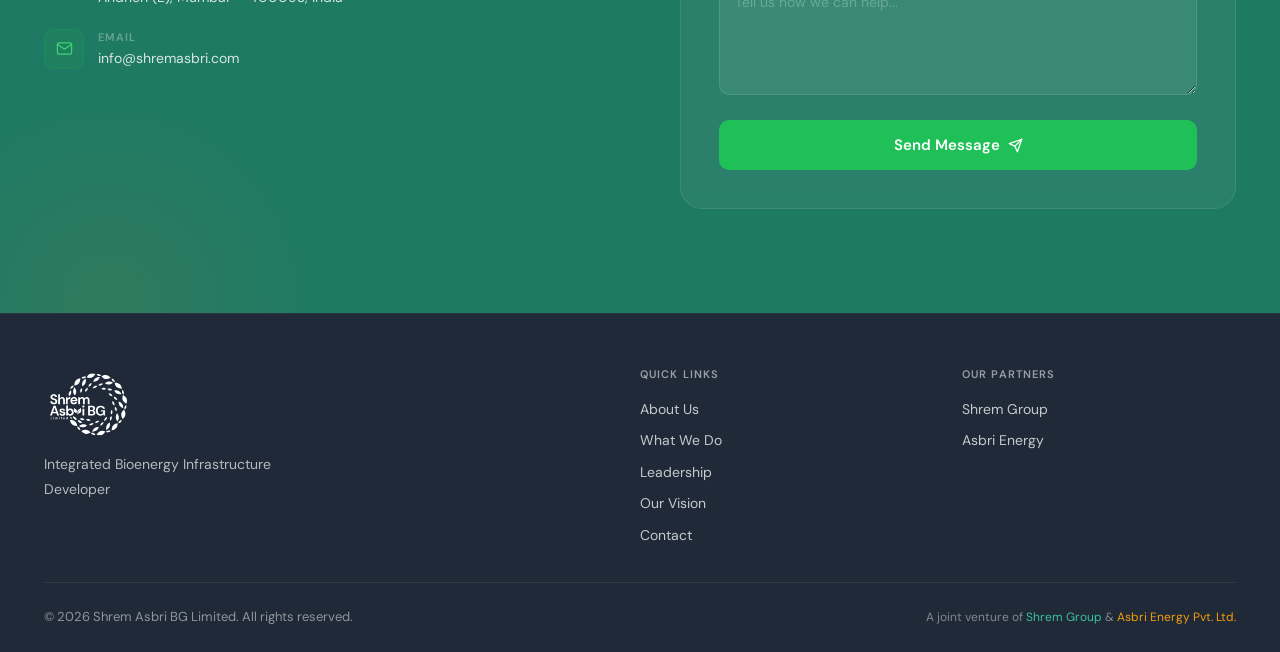
==== commit ebae5f69: "fix: remove drop-shadow filter from navbar logo Co-Authored-By: Claude Sonnet 4.6 <noreply@anthropic" ====
--- a/index.html
+++ b/index.html
@@ -40,7 +40,7 @@
 .nav.scrolled{background:rgba(10,21,54,.96);backdrop-filter:blur(14px);padding:12px 0;box-shadow:var(--shadow-nav)}
 .nav-inner{display:flex;align-items:center;justify-content:space-between}
 .logo{display:flex;align-items:center}
-.logo-img{height:64px;width:auto;display:block;object-fit:contain;filter:drop-shadow(0 1px 6px rgba(0,0,0,0.35))}
+.logo-img{height:64px;width:auto;display:block;object-fit:contain}
 .footer .logo-img{height:72px}
 .nav-links{display:flex;align-items:center;gap:32px}
 .nav-links a{font-size:14px;font-weight:500;color:rgba(255,255,255,.7);transition:color 200ms}
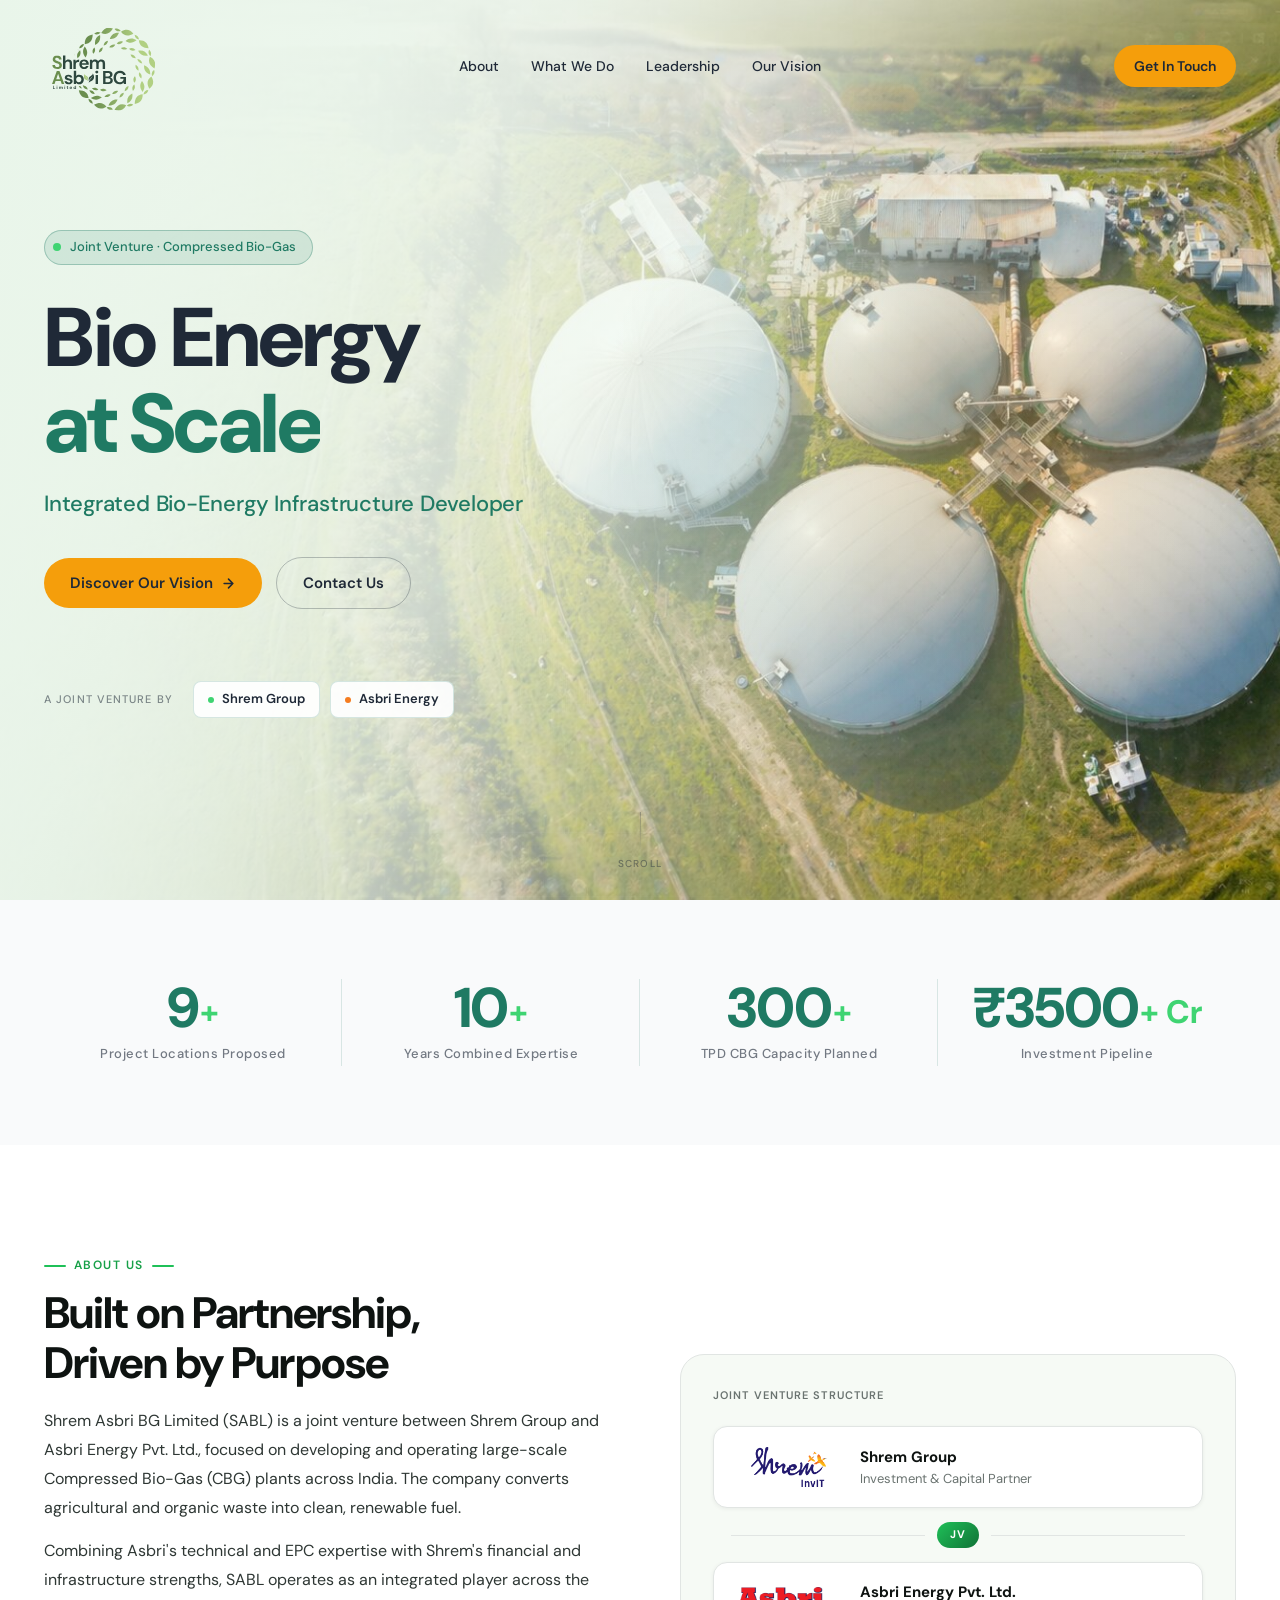
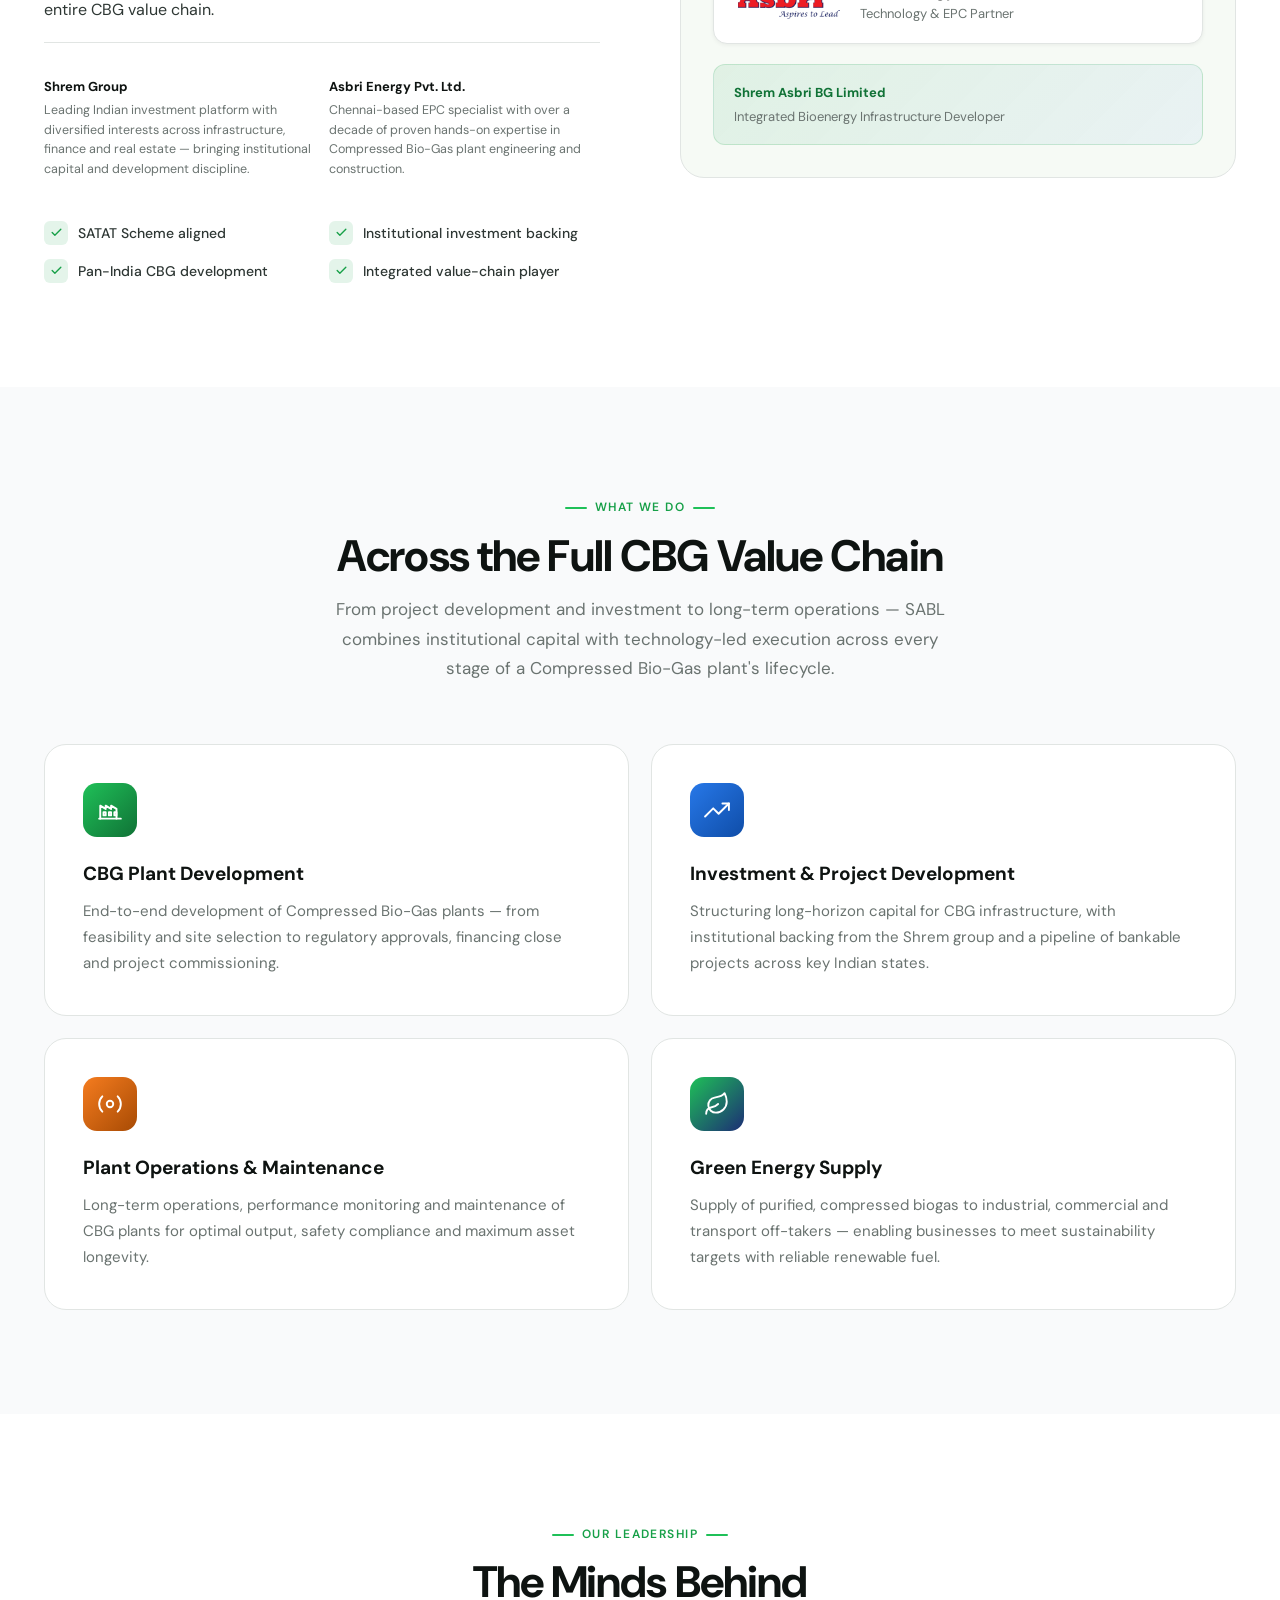
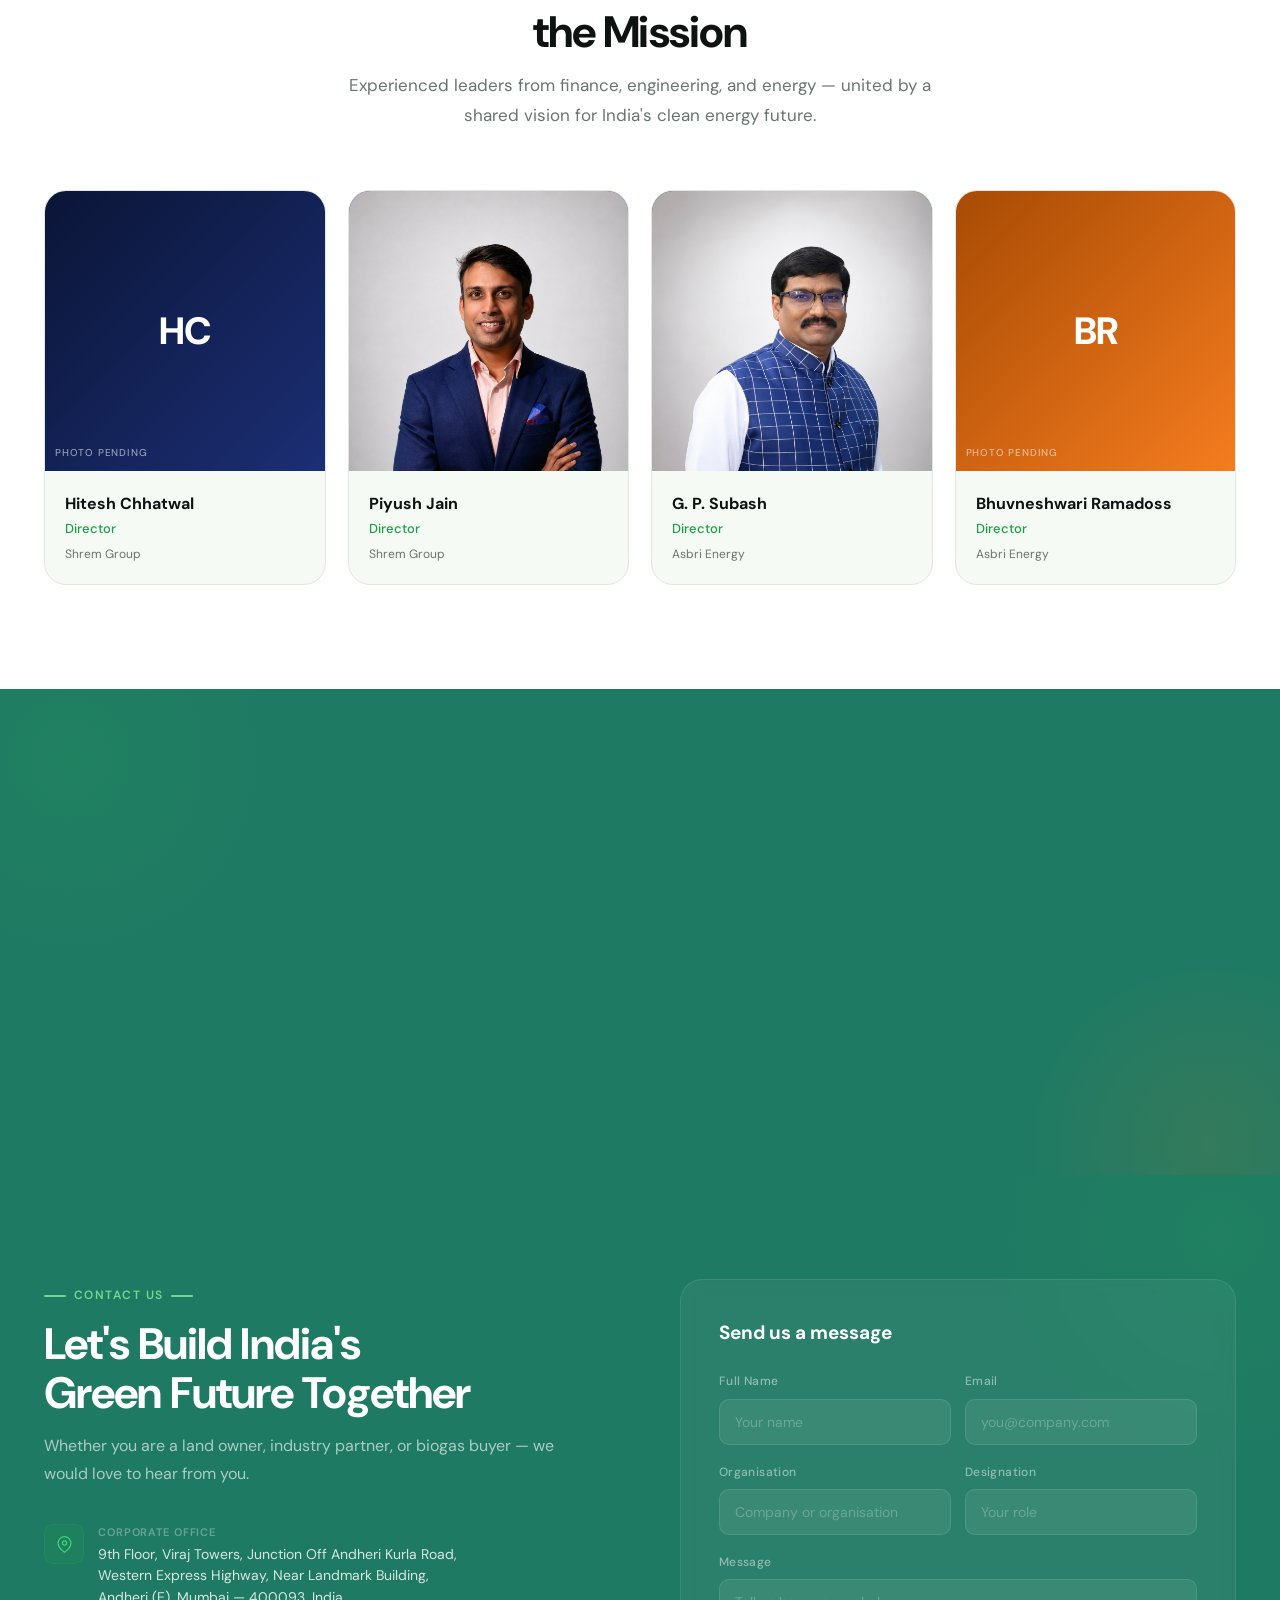
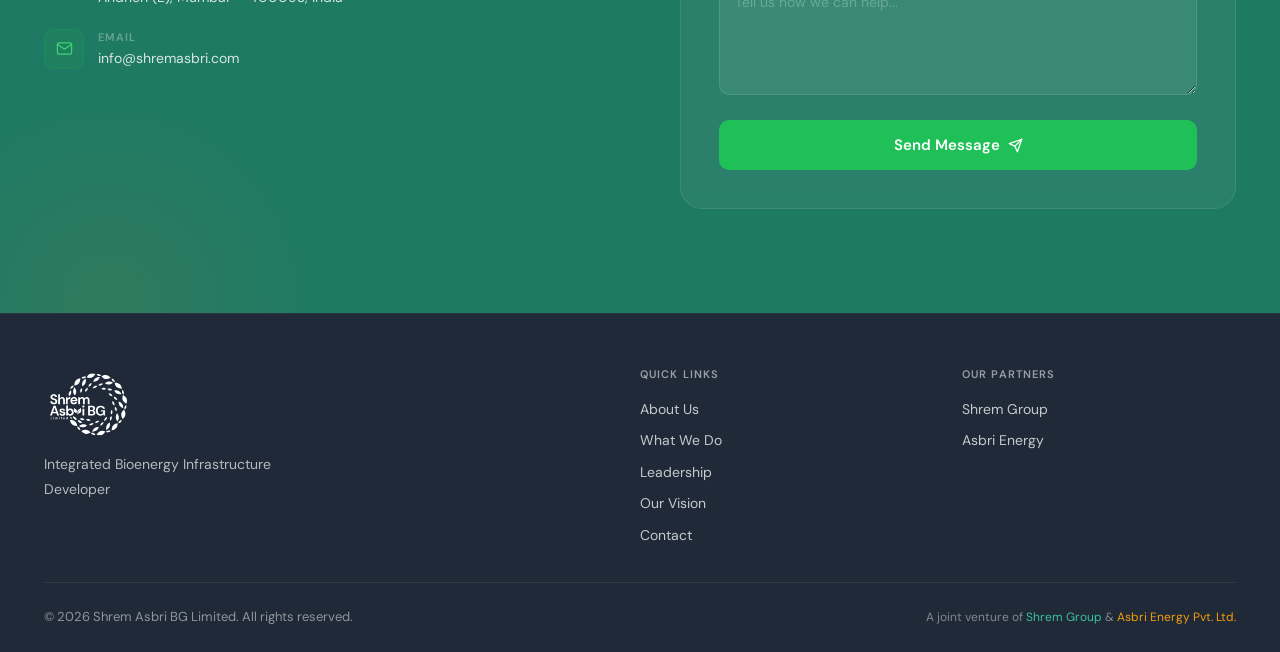
==== commit 7d55f5cc: "feat: hero logo animates large on landing, shrinks on scroll Co-Authored-By: Claude Sonnet 4.6 <nore" ====
--- a/index.html
+++ b/index.html
@@ -40,7 +40,8 @@
 .nav.scrolled{background:rgba(10,21,54,.96);backdrop-filter:blur(14px);padding:12px 0;box-shadow:var(--shadow-nav)}
 .nav-inner{display:flex;align-items:center;justify-content:space-between}
 .logo{display:flex;align-items:center}
-.logo-img{height:64px;width:auto;display:block;object-fit:contain}
+.logo-img{height:96px;width:auto;display:block;object-fit:contain;transition:height 0.35s ease}
+.nav.scrolled .logo-img{height:52px}
 .footer .logo-img{height:72px}
 .nav-links{display:flex;align-items:center;gap:32px}
 .nav-links a{font-size:14px;font-weight:500;color:rgba(255,255,255,.7);transition:color 200ms}
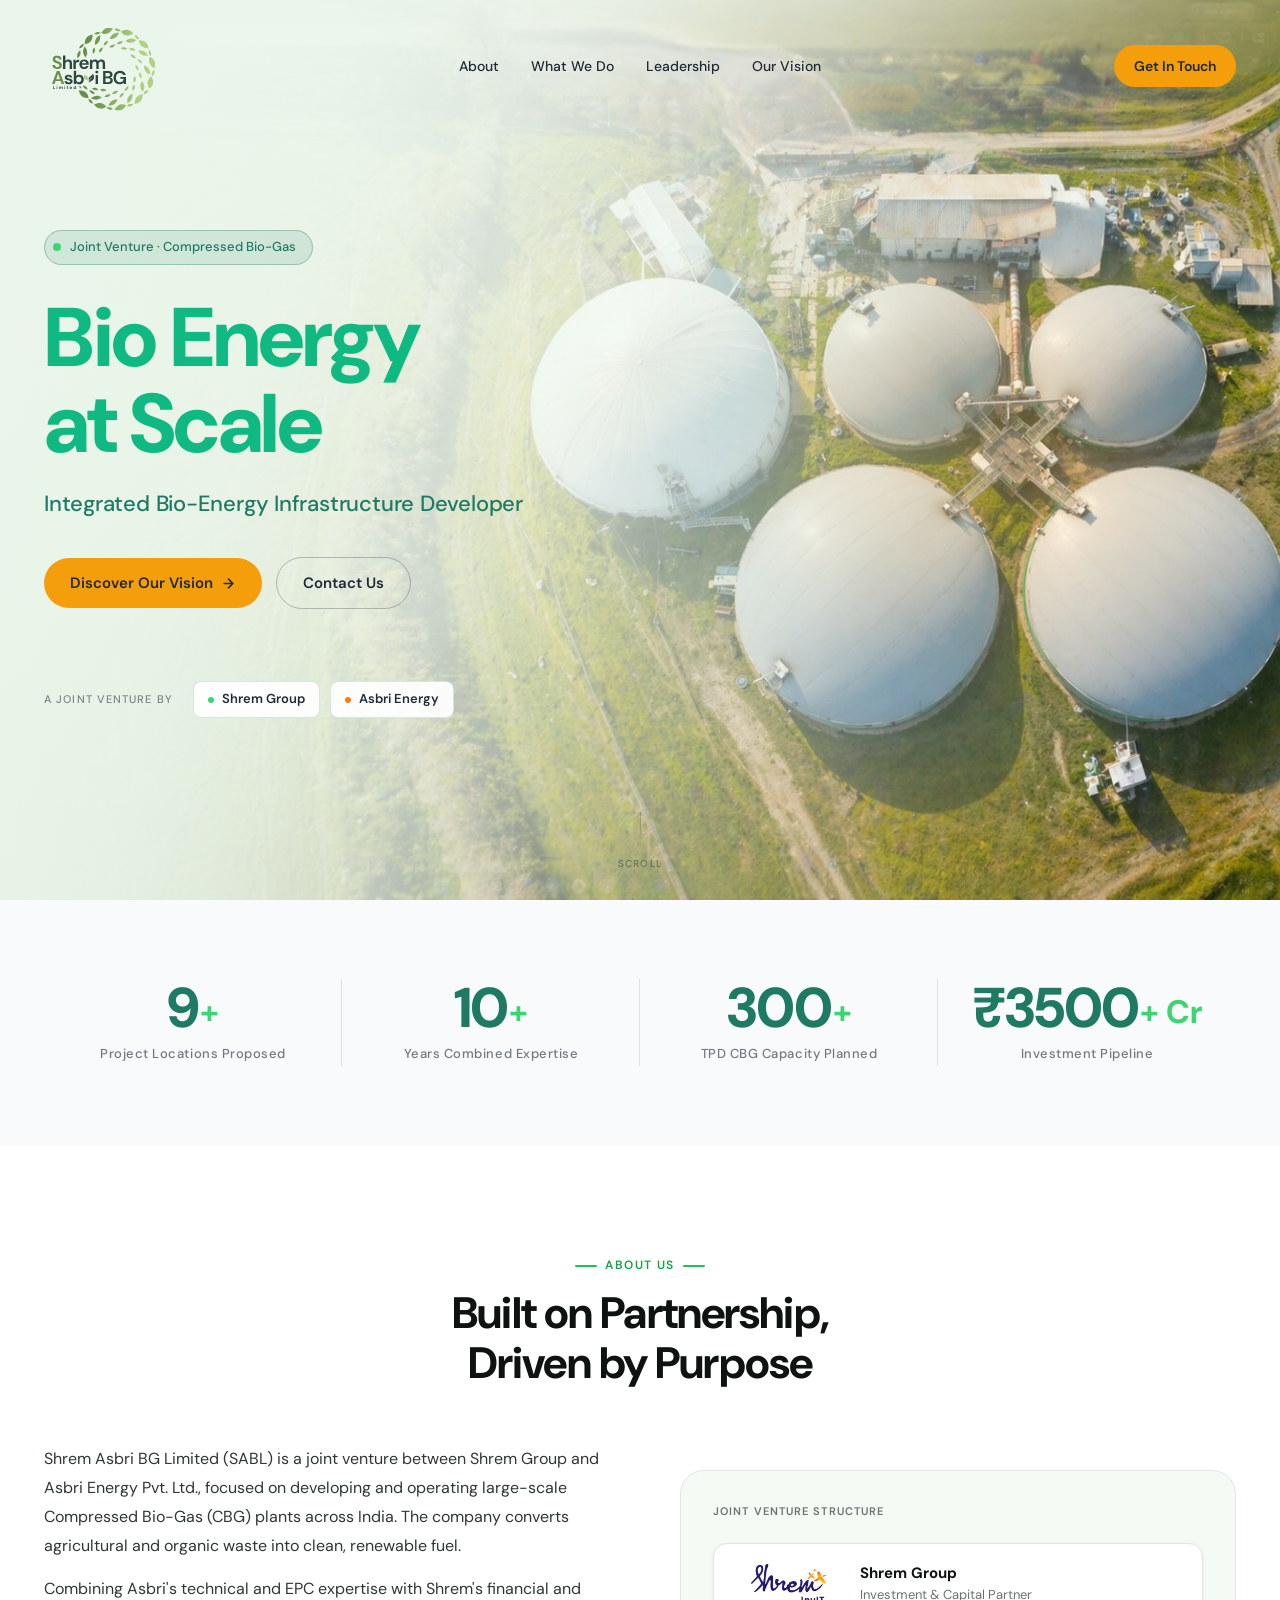
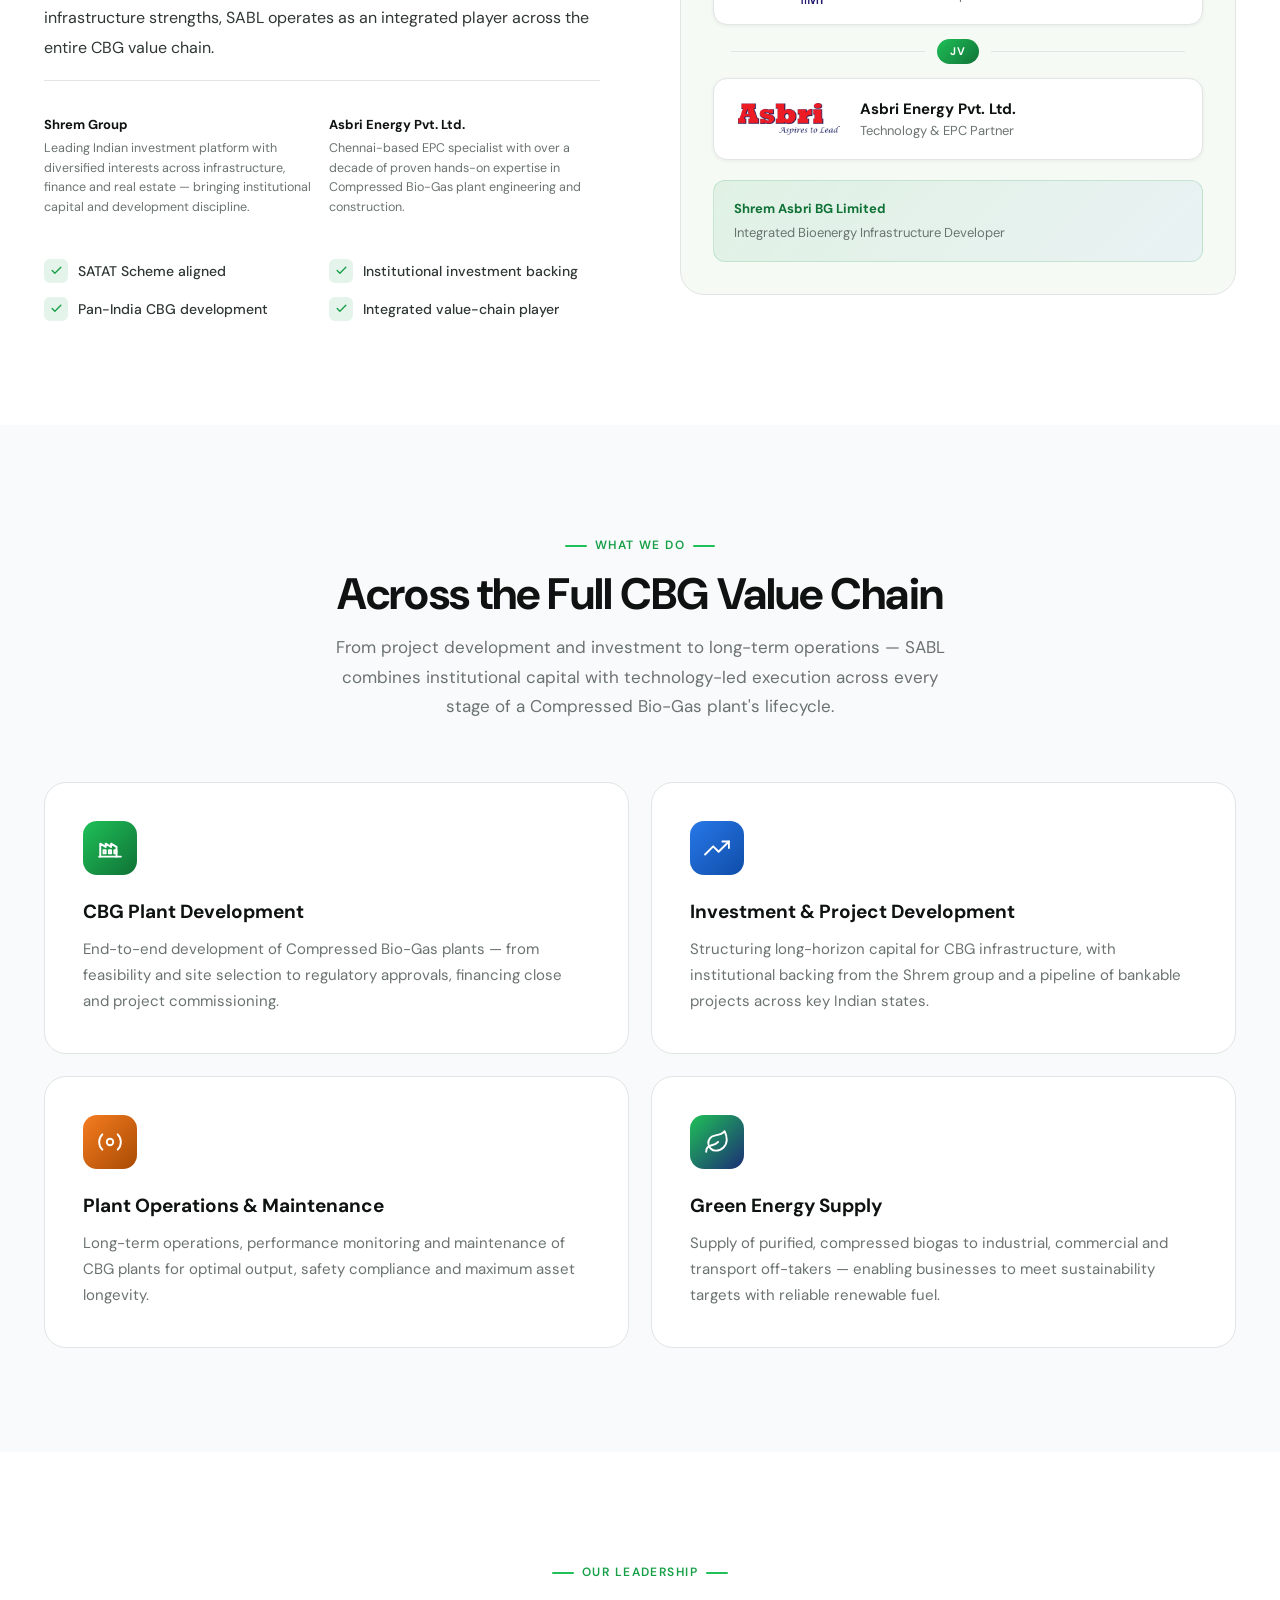
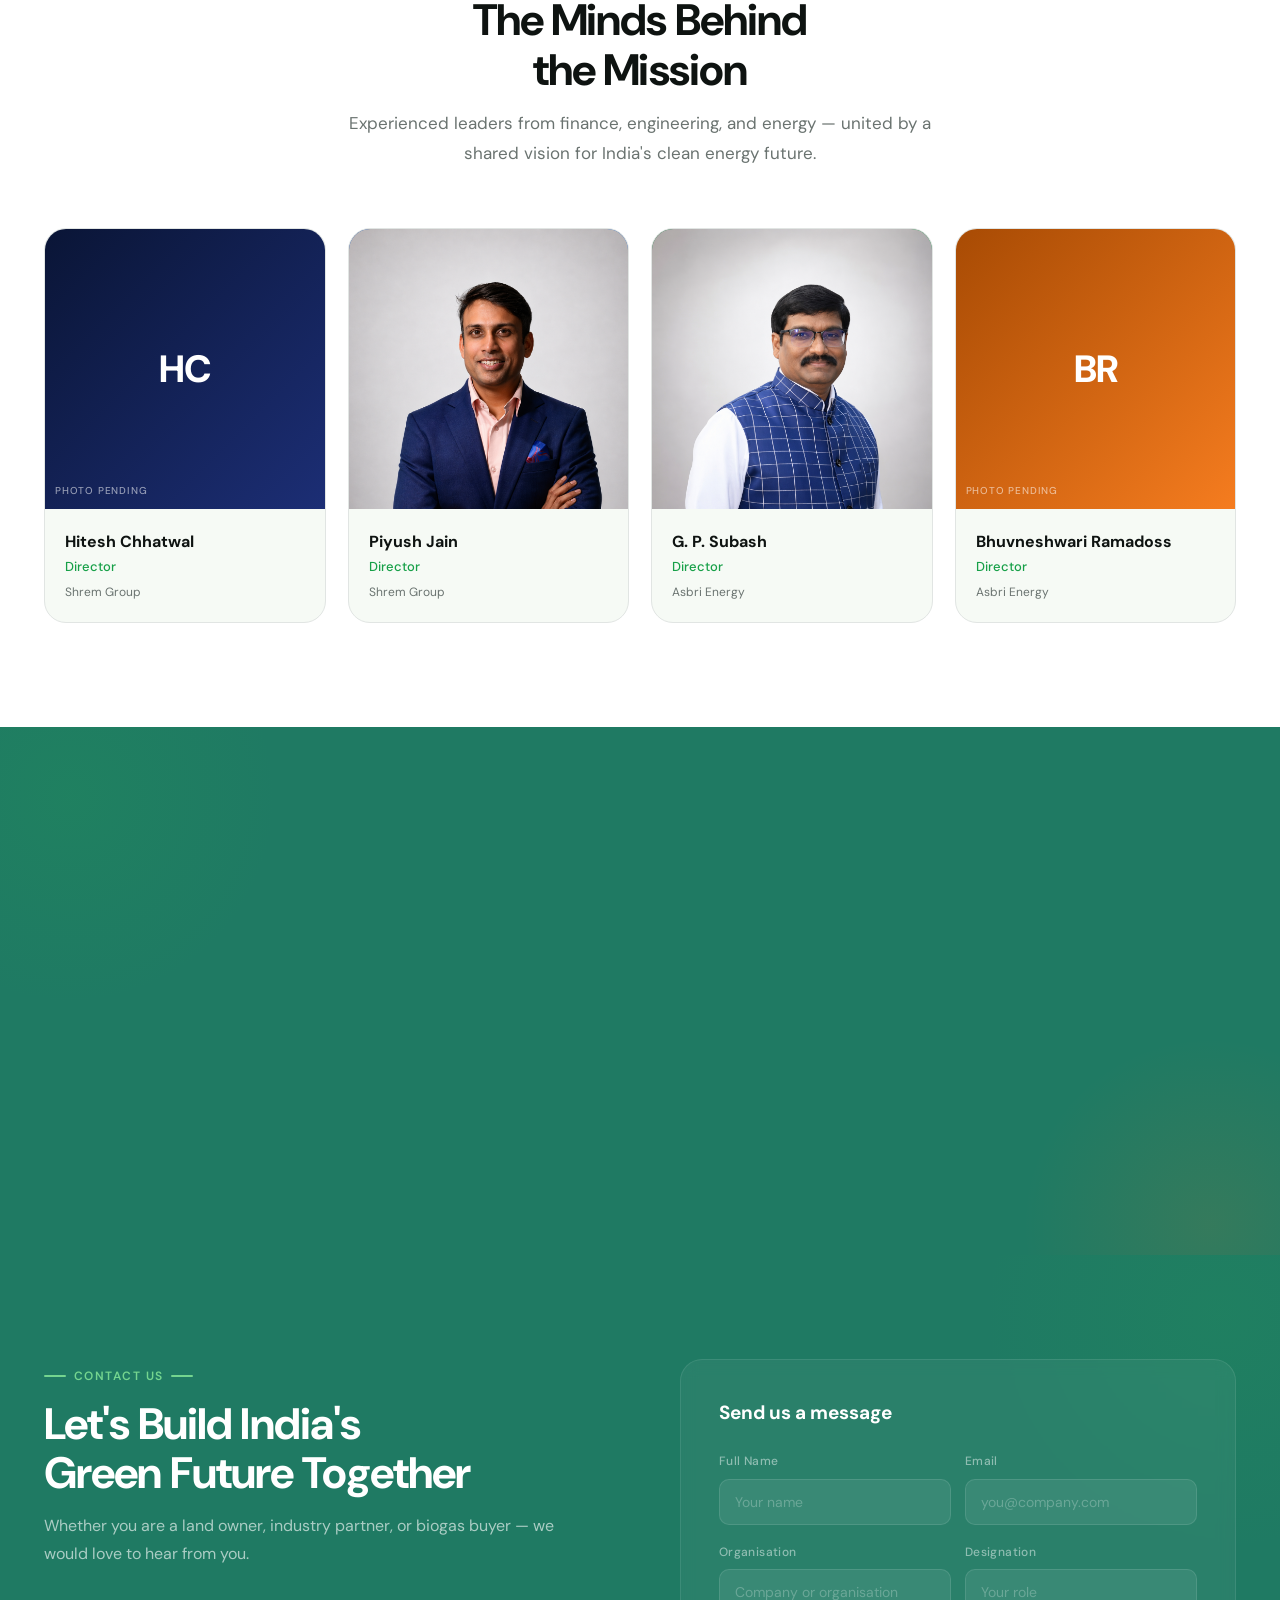
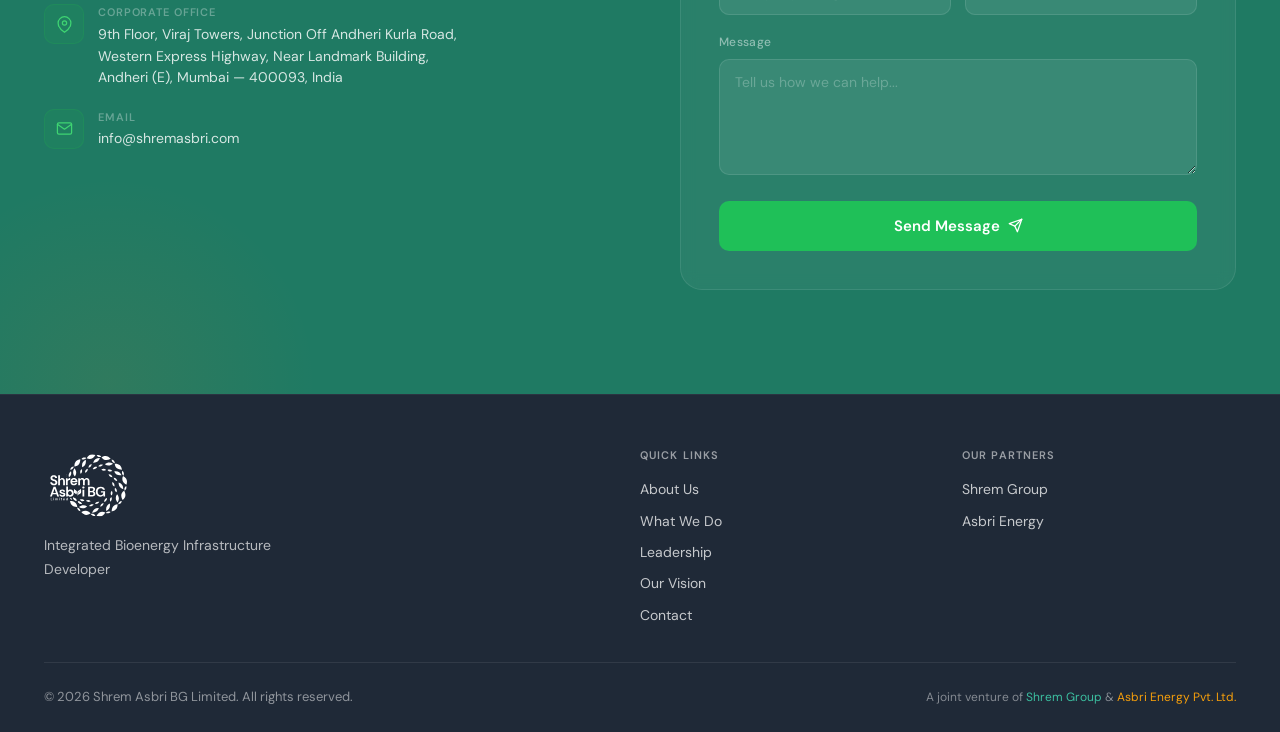
==== commit 8073d0c4: "feat: client revisions — emerald hero title, centred about header, vision section redesign - Hero ti" ====
--- a/index.html
+++ b/index.html
@@ -64,8 +64,8 @@
 .hero-badge-dot{width:8px;height:8px;background:var(--green-400);border-radius:50%;animation:pulse 2s ease-in-out infinite}
 @keyframes pulse{0%,100%{opacity:1;transform:scale(1)}50%{opacity:.55;transform:scale(.8)}}
 .hero-badge-text{font-size:13px;font-weight:500;color:var(--green-300)}
-.hero-title{font-size:clamp(44px,6.5vw,84px);font-weight:800;line-height:1.04;letter-spacing:-.03em;color:#fff;margin-bottom:18px}
-.hero-title .accent{background:linear-gradient(135deg,var(--green-400),var(--green-300));-webkit-background-clip:text;-webkit-text-fill-color:transparent;background-clip:text}
+.hero-title{font-size:clamp(44px,6.5vw,84px);font-weight:800;line-height:1.04;letter-spacing:-.03em;color:#10b981;margin-bottom:18px}
+.hero-title .accent{color:#10b981;-webkit-text-fill-color:#10b981}
 .hero-subtagline{font-size:clamp(18px,2.3vw,22px);color:var(--orange-300);font-weight:500;letter-spacing:-.01em;margin-bottom:36px}
 .hero-actions{display:flex;align-items:center;gap:14px;flex-wrap:wrap;margin-bottom:72px}
 .hero-partners{display:flex;align-items:center;gap:20px;flex-wrap:wrap}
@@ -289,8 +289,8 @@
 .hero{background:var(--th-hero-base) !important}
 .hero-overlay{background:var(--th-hero-overlay) !important}
 .hero-glow{background:var(--th-hero-glow) !important}
-.hero-title{color:var(--th-hero-title) !important}
-.hero-title .accent{background-image:var(--th-hero-accent) !important;background-clip:text !important;-webkit-background-clip:text !important;-webkit-text-fill-color:transparent !important;color:transparent !important;display:inline}
+.hero-title{color:#10b981 !important;-webkit-text-fill-color:#10b981 !important}
+.hero-title .accent{color:#10b981 !important;-webkit-text-fill-color:#10b981 !important;background-image:none !important;background-clip:unset !important;-webkit-background-clip:unset !important}
 .hero-subtagline{color:var(--th-hero-subtag) !important}
 .hero-badge{background:var(--th-badge-bg) !important;border-color:var(--th-badge-bd) !important}
 .hero-badge-text{color:var(--th-badge-txt) !important}
@@ -427,10 +427,12 @@
 <!-- ABOUT -->
 <section class="about" id="about">
   <div class="container">
+    <div class="section-header reveal" style="margin-bottom:56px;">
+      <div class="eyebrow center">About Us</div>
+      <h2 class="h2" style="text-align:center;">Built on Partnership,<br>Driven by Purpose</h2>
+    </div>
     <div class="about-grid">
       <div class="reveal">
-        <div class="eyebrow">About Us</div>
-        <h2 class="h2" style="margin-bottom:18px;">Built on Partnership,<br>Driven by Purpose</h2>
         <p class="about-text">Shrem Asbri BG Limited (SABL) is a joint venture between Shrem Group and Asbri Energy Pvt. Ltd., focused on developing and operating large-scale Compressed Bio-Gas (CBG) plants across India. The company converts agricultural and organic waste into clean, renewable fuel.</p>
         <p class="about-text">Combining Asbri's technical and EPC expertise with Shrem's financial and infrastructure strengths, SABL operates as an integrated player across the entire CBG value chain.</p>
         <div class="partners-intro">
@@ -449,7 +451,7 @@
           <div class="check"><div class="check-icon"><svg viewBox="0 0 24 24"><polyline points="20 6 9 17 4 12"/></svg></div>Pan-India CBG development</div>
           <div class="check"><div class="check-icon"><svg viewBox="0 0 24 24"><polyline points="20 6 9 17 4 12"/></svg></div>Integrated value-chain player</div>
         </div>
-      </div>
+        </div>
       <div class="reveal d2">
         <div class="jv-card">
           <div class="jv-card-title">Joint Venture Structure</div>
@@ -567,9 +569,16 @@
 <!-- VISION -->
 <section class="lead-quote" id="vision">
   <div class="lq-inner reveal">
-    <div class="lq-mark" aria-hidden="true">&ldquo;</div>
-    <p class="lq-text" id="lq-text">Our Directors bring <span class="hl">vision, experience, and leadership</span> to lead India's clean energy transformation.</p>
-    <div class="lq-attr">Shrem Asbri BG &middot; Our Vision</div>
+    <div style="display:flex;align-items:center;justify-content:center;gap:22px;margin-bottom:48px;">
+      <div style="height:1.5px;width:80px;background:linear-gradient(to left,rgba(255,255,255,.55),rgba(255,255,255,0));border-radius:2px;"></div>
+      <h2 class="h2 white" style="margin:0;white-space:nowrap;">Our Vision</h2>
+      <div style="height:1.5px;width:80px;background:linear-gradient(to right,rgba(255,255,255,.55),rgba(255,255,255,0));border-radius:2px;"></div>
+    </div>
+    <div style="position:relative;padding:24px 48px;">
+      <div class="lq-mark" aria-hidden="true" style="position:absolute;top:-10px;left:0;margin:0;line-height:1;opacity:.45;">&ldquo;</div>
+      <p class="lq-text" id="lq-text">Our directors&rsquo; <span class="hl">vision, experience and leadership</span> to lead India&rsquo;s clean energy transformation</p>
+      <div class="lq-mark" aria-hidden="true" style="position:absolute;bottom:-60px;right:0;margin:0;line-height:1;opacity:.45;">&rdquo;</div>
+    </div>
   </div>
 </section>
 
@@ -712,7 +721,7 @@
   // --- THEME SYSTEM ---
   var TWEAK_DEFAULTS = /*EDITMODE-BEGIN*/{
     "theme": "natural",
-    "leadershipQuote": "Our Directors bring **vision, experience, and leadership** to lead India's clean energy transformation.",
+    "leadershipQuote": "Our directors’ **vision, experience and leadership** to lead India’s clean energy transformation",
     "showQuoteSection": true
   }/*EDITMODE-END*/;
 
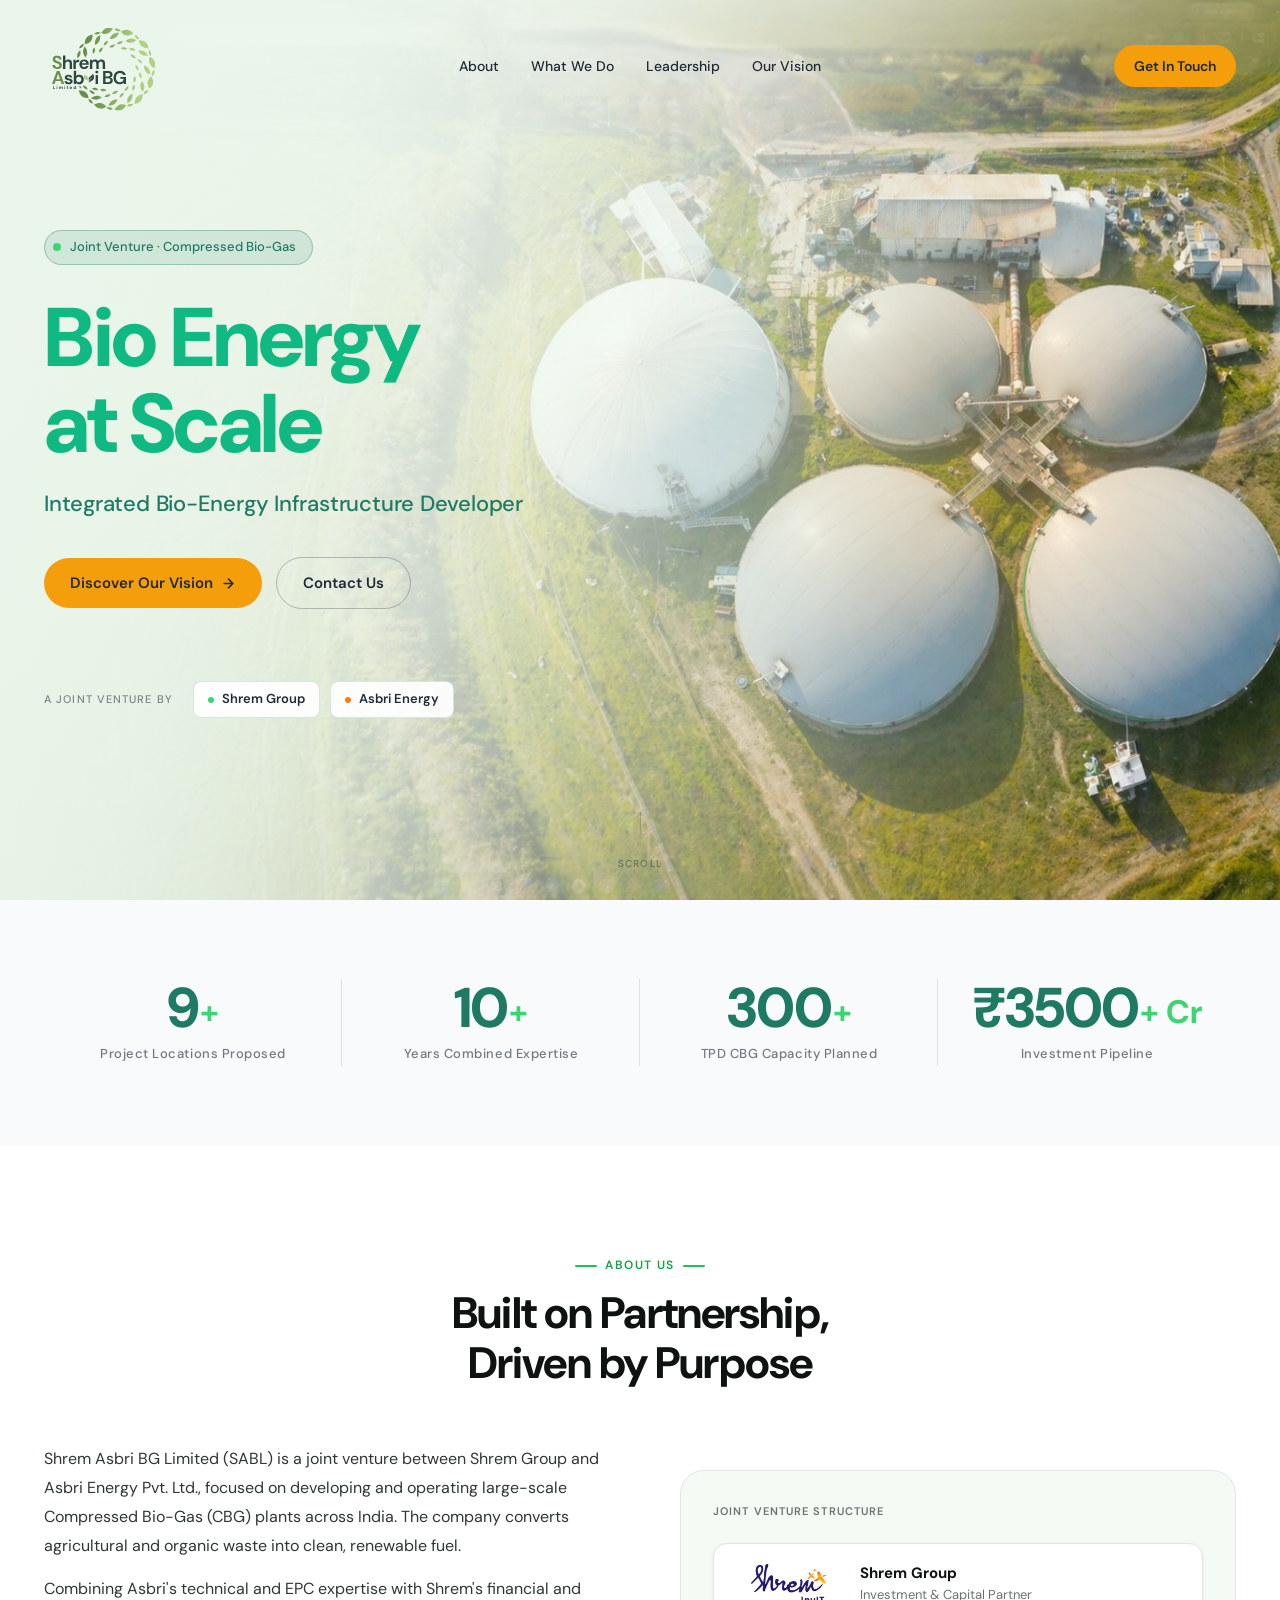
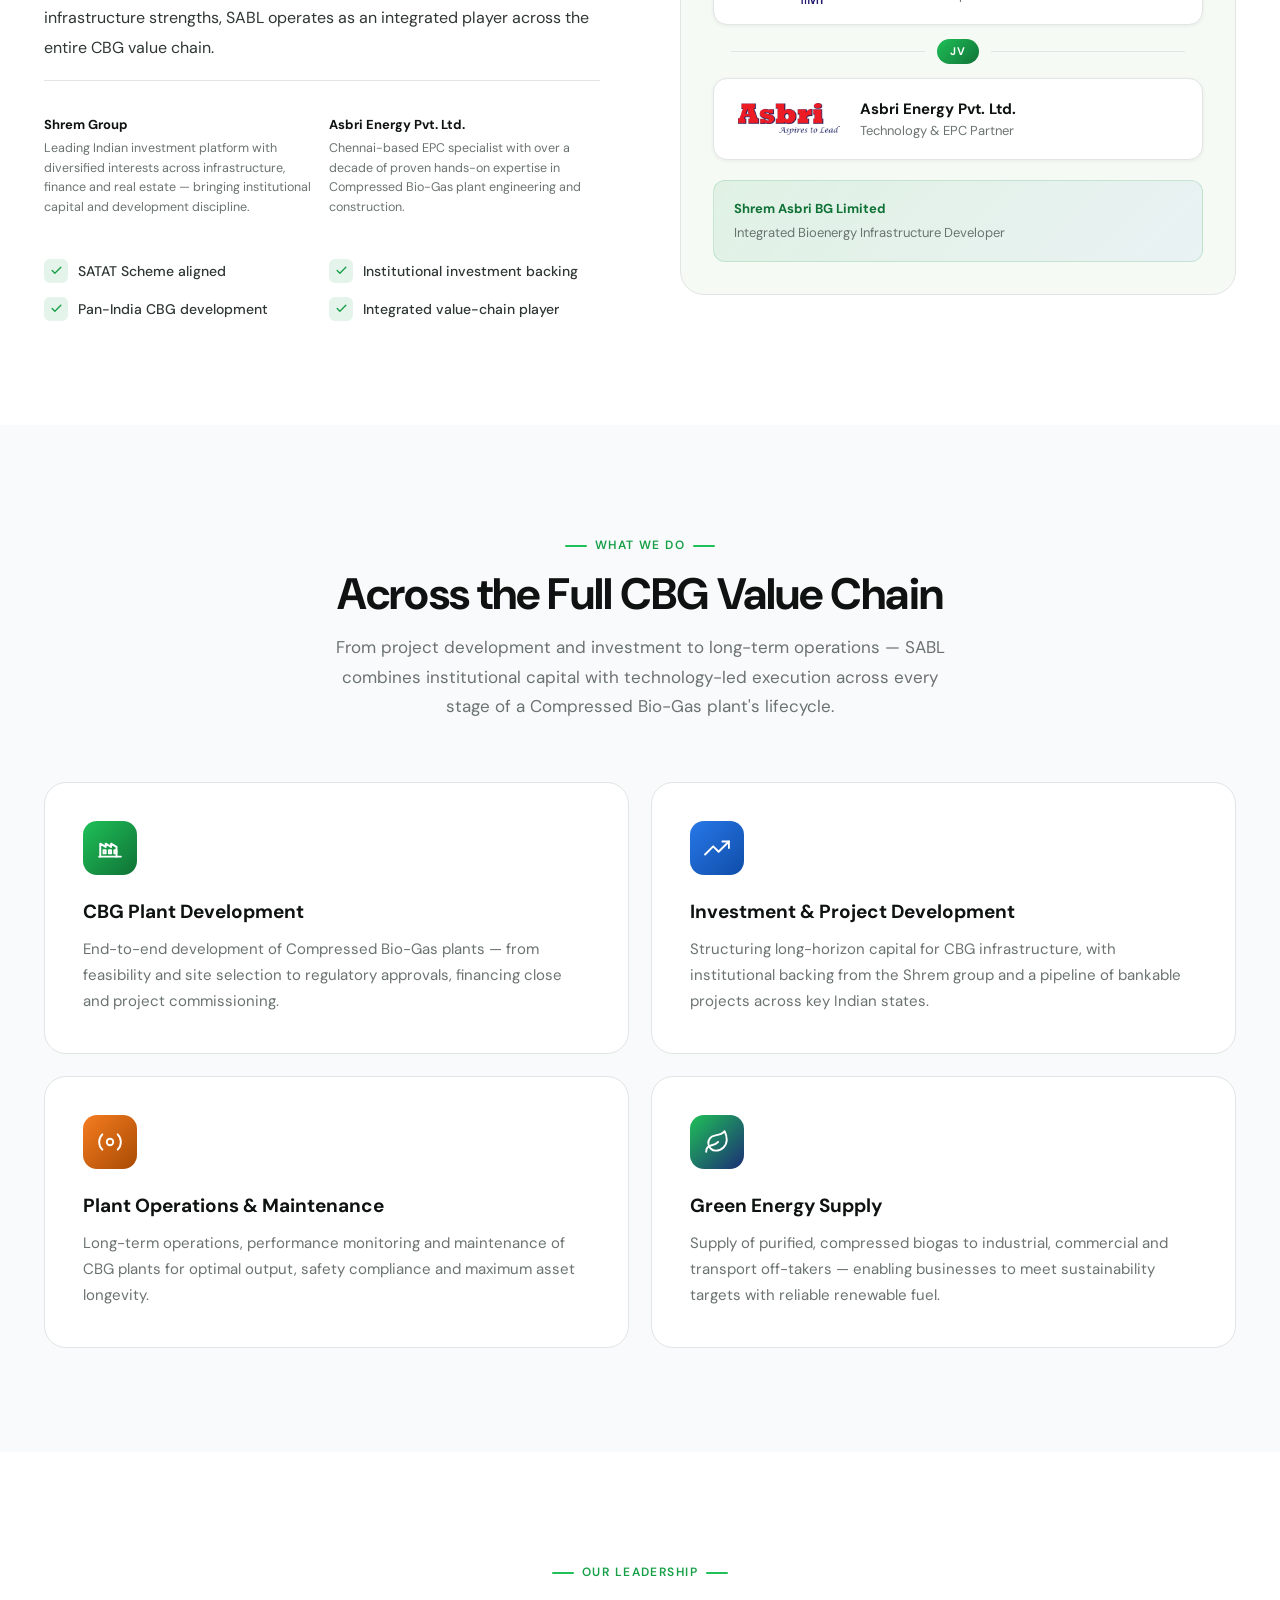
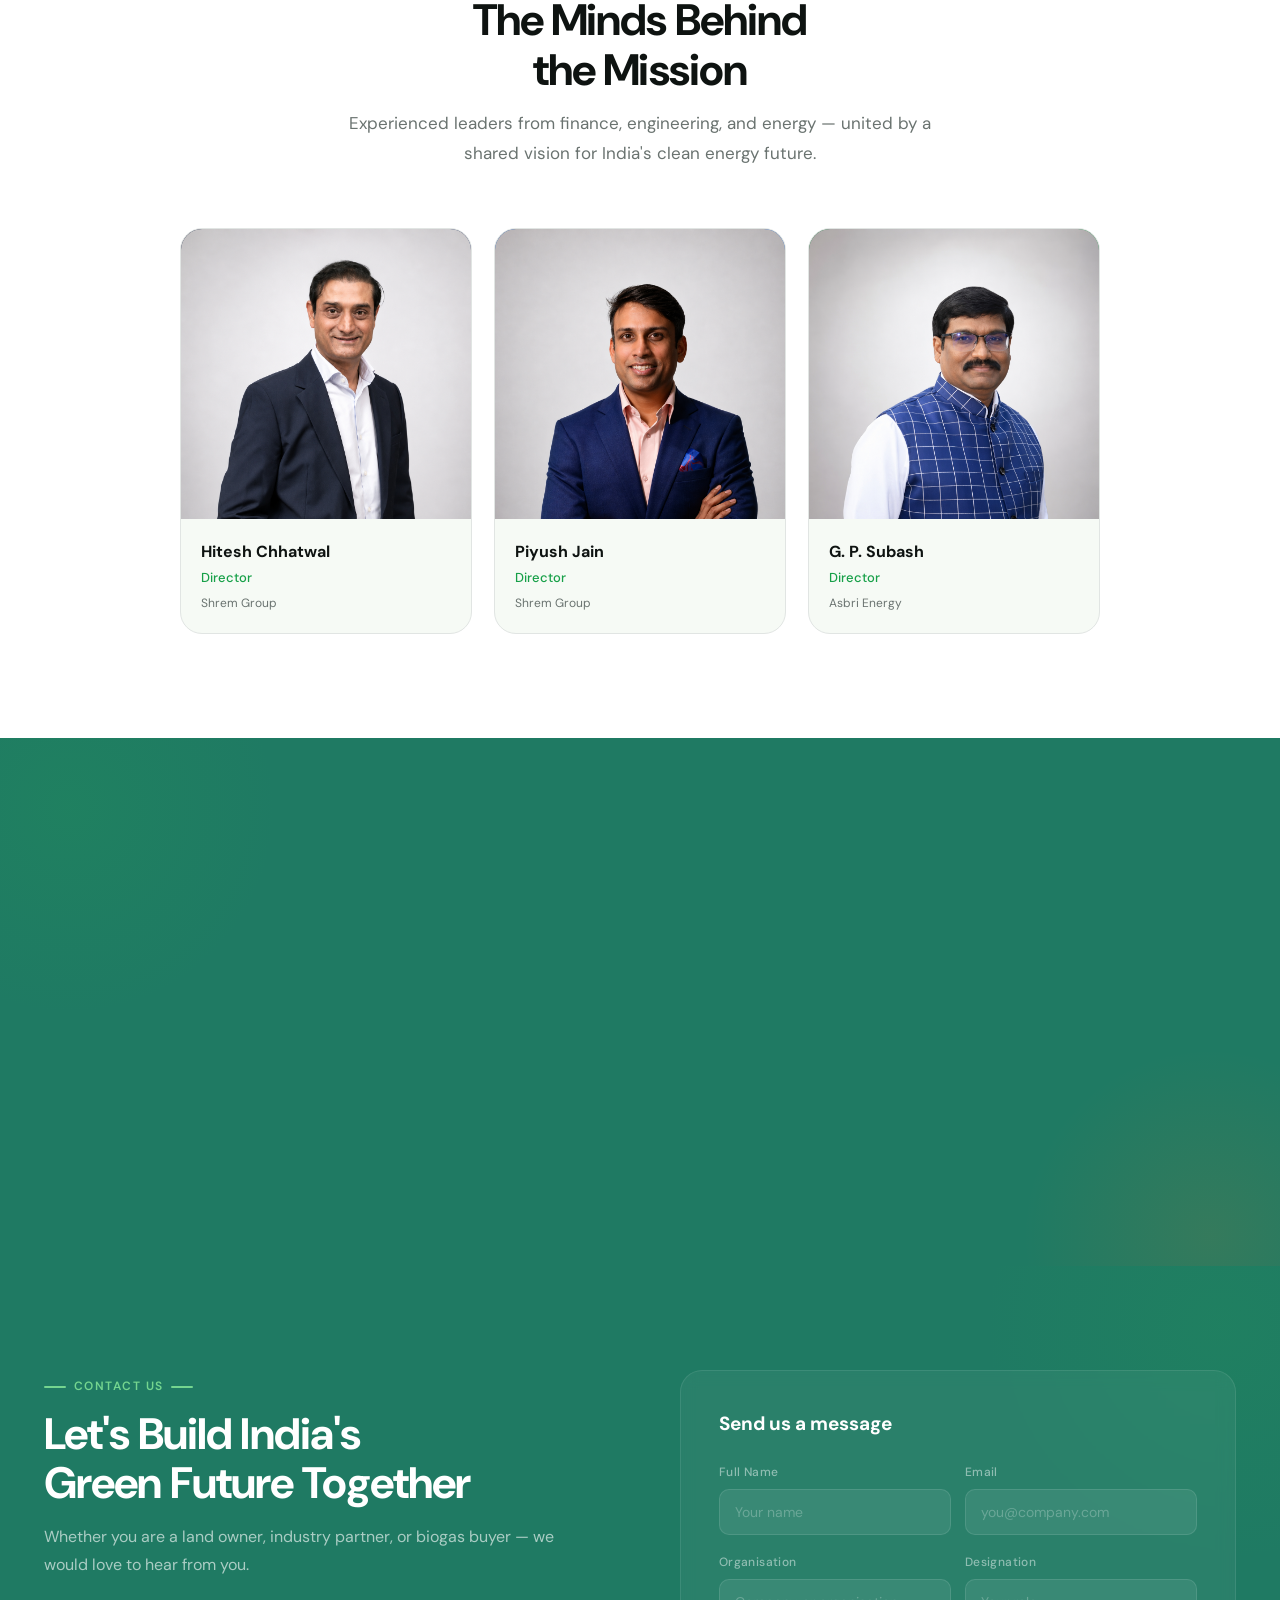
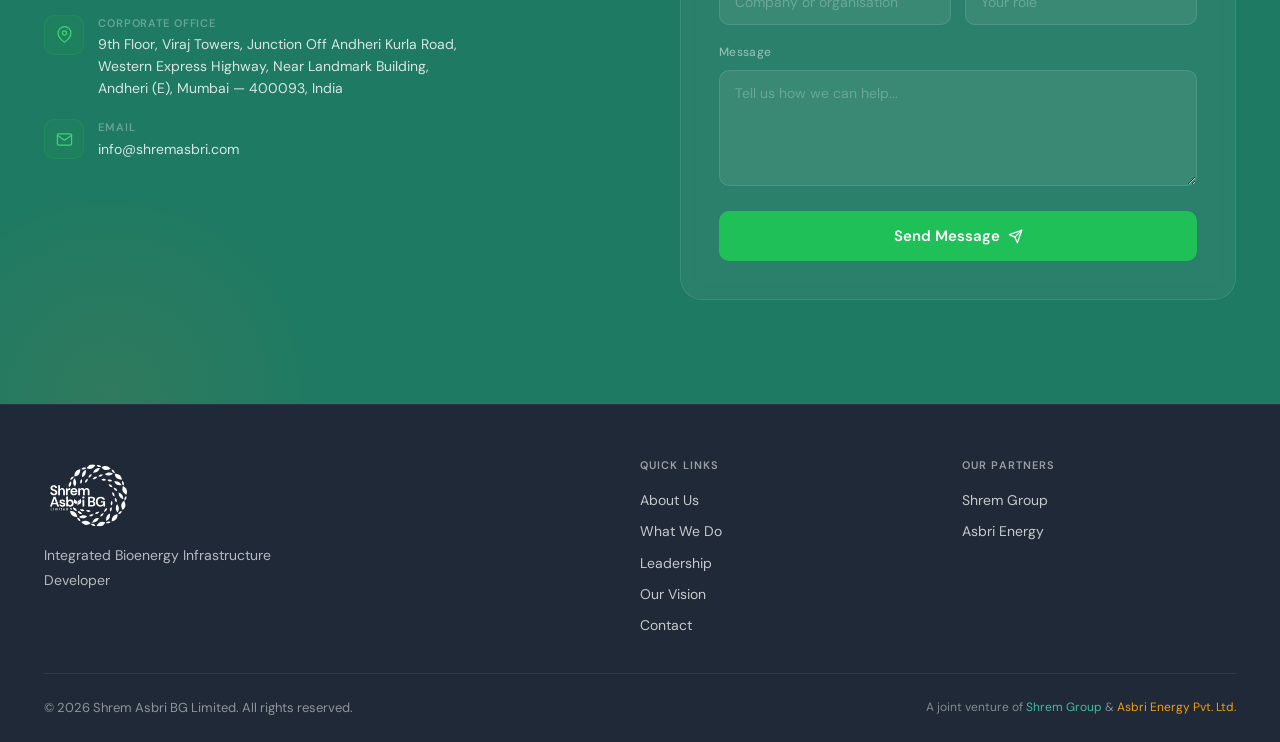
==== commit 0f7d3667: "feat: add Hitesh Chhatwal photo, remove Bhuvneshwari Ramadoss, 3-column leadership grid - Replace HC" ====
--- a/index.html
+++ b/index.html
@@ -138,7 +138,7 @@
 
 /* ---------- TEAM ---------- */
 .team{padding:104px 0;background:#fff}
-.team-grid{display:grid;grid-template-columns:repeat(4,1fr);gap:22px}
+.team-grid{display:grid;grid-template-columns:repeat(3,1fr);gap:22px;max-width:920px;margin:0 auto}
 .team-card{background:var(--off-white);border-radius:22px;overflow:hidden;border:1px solid var(--gray-200);transition:all 240ms ease}
 .team-card:hover{transform:translateY(-5px);box-shadow:var(--shadow-e3)}
 .team-photo{aspect-ratio:1;display:flex;align-items:center;justify-content:center;font-size:38px;font-weight:800;color:#fff;letter-spacing:-1px;position:relative}
@@ -527,7 +527,9 @@
     </div>
     <div class="team-grid">
       <div class="team-card reveal">
-        <div class="team-photo">HC</div>
+        <div class="team-photo team-photo--img">
+          <img src="./assets/director-hitesh.png" alt="Hitesh Chhatwal">
+        </div>
         <div class="team-info">
           <div class="team-name">Hitesh Chhatwal</div>
           <div class="team-role">Director</div>
@@ -550,14 +552,6 @@
         </div>
         <div class="team-info">
           <div class="team-name">G. P. Subash</div>
-          <div class="team-role">Director</div>
-          <div class="team-co">Asbri Energy</div>
-        </div>
-      </div>
-      <div class="team-card reveal d3">
-        <div class="team-photo">BR</div>
-        <div class="team-info">
-          <div class="team-name">Bhuvneshwari Ramadoss</div>
           <div class="team-role">Director</div>
           <div class="team-co">Asbri Energy</div>
         </div>
